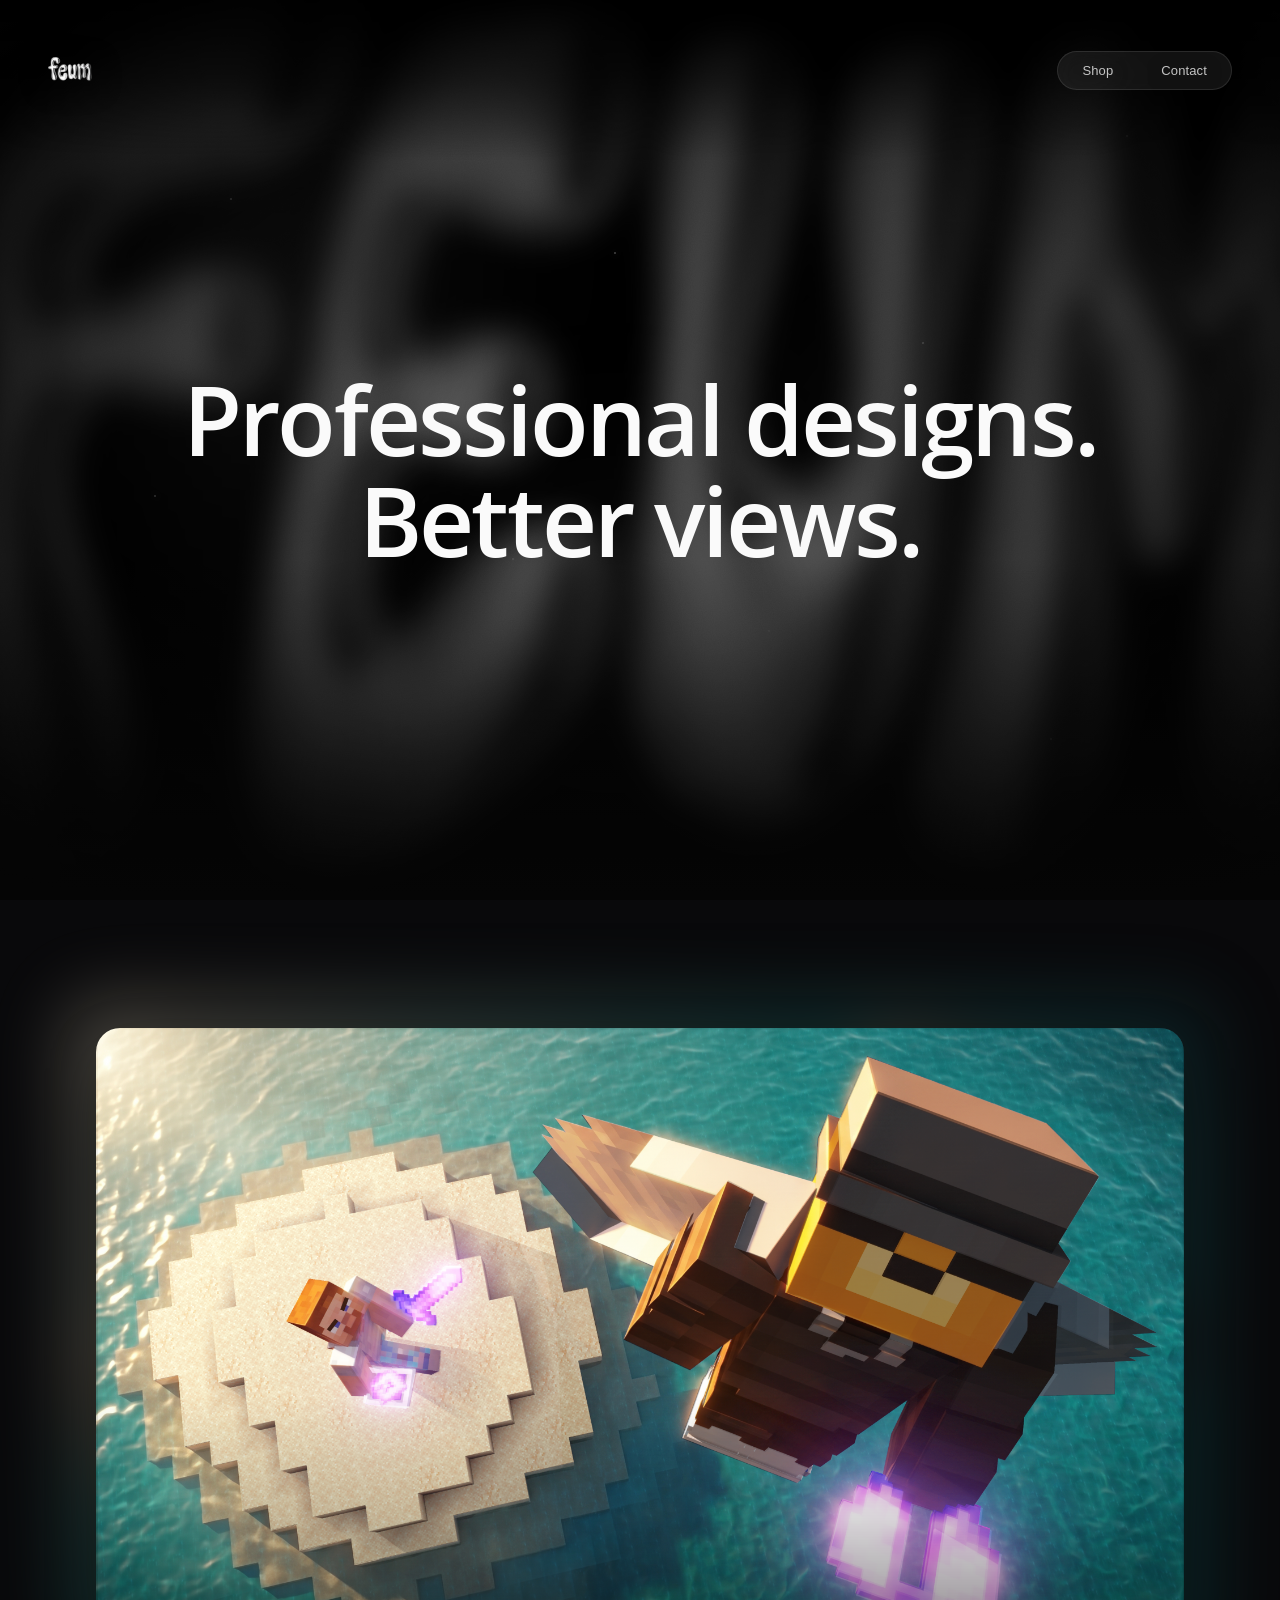
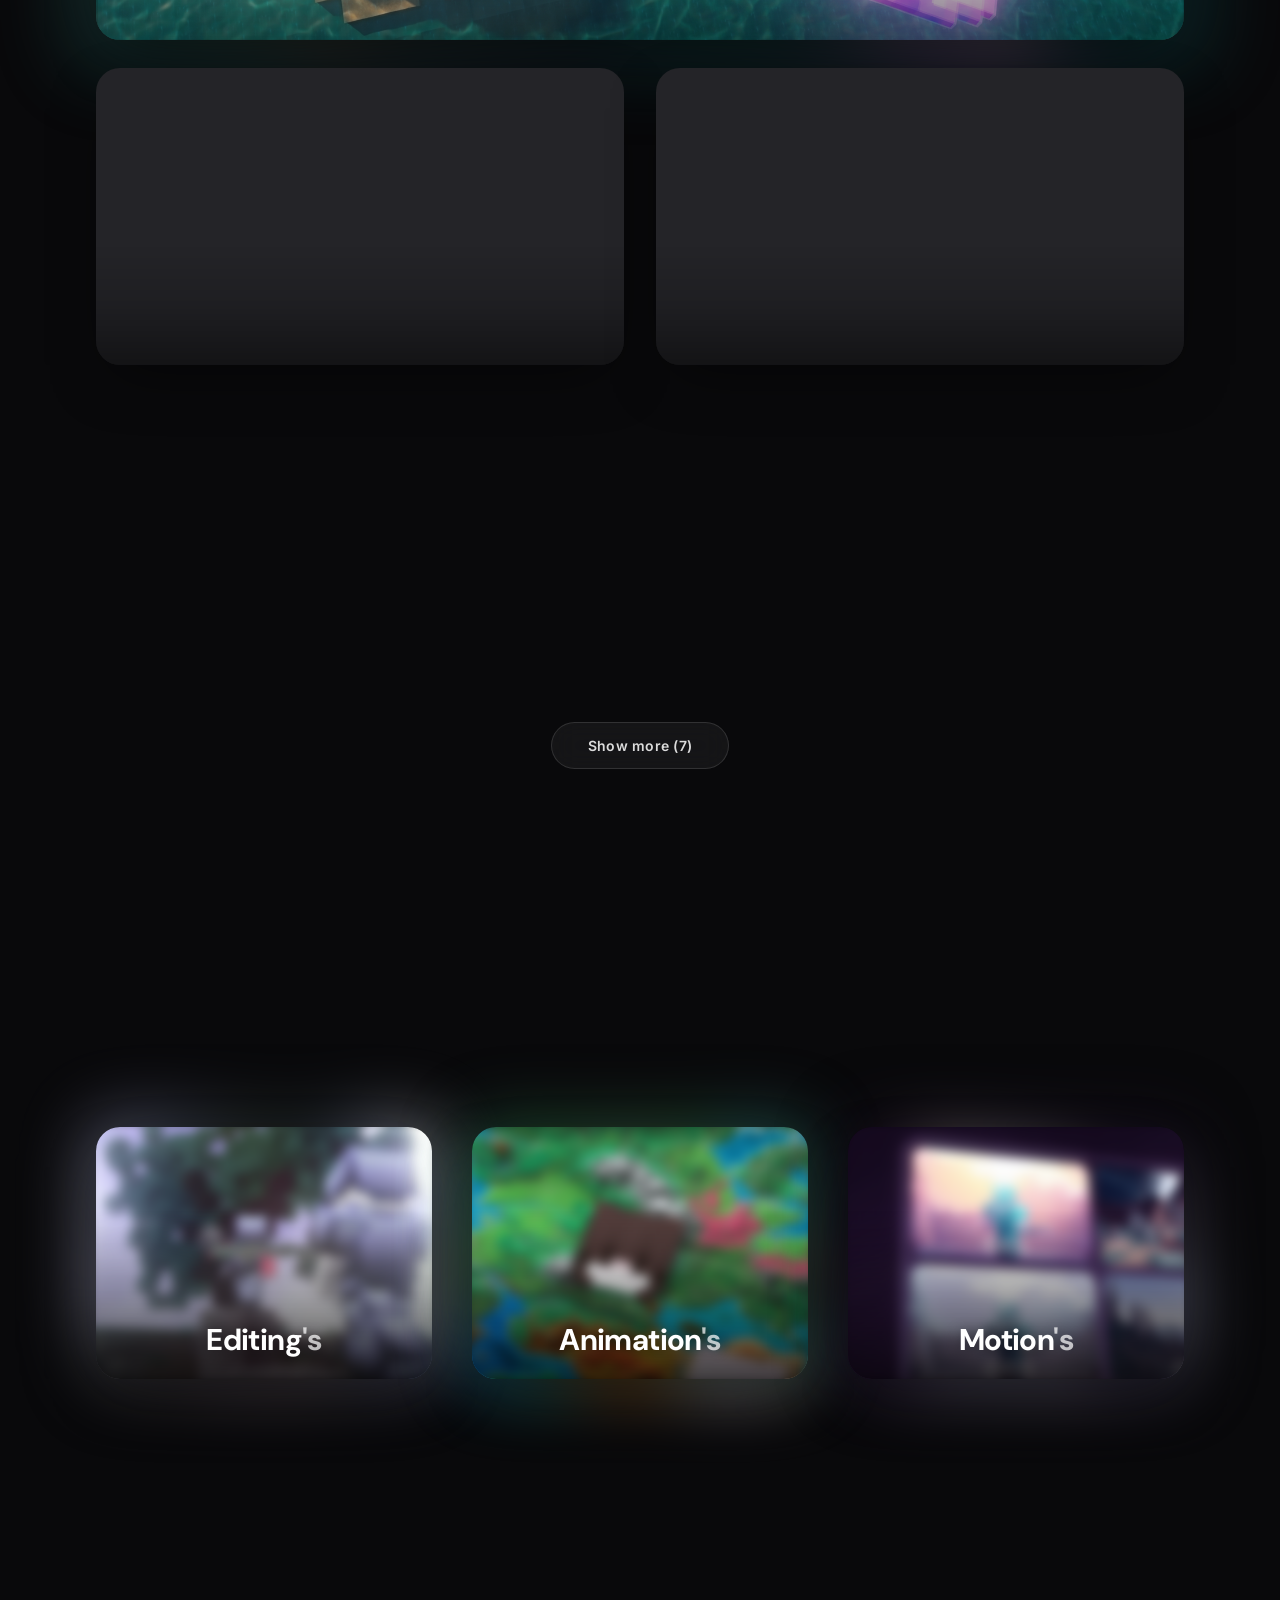
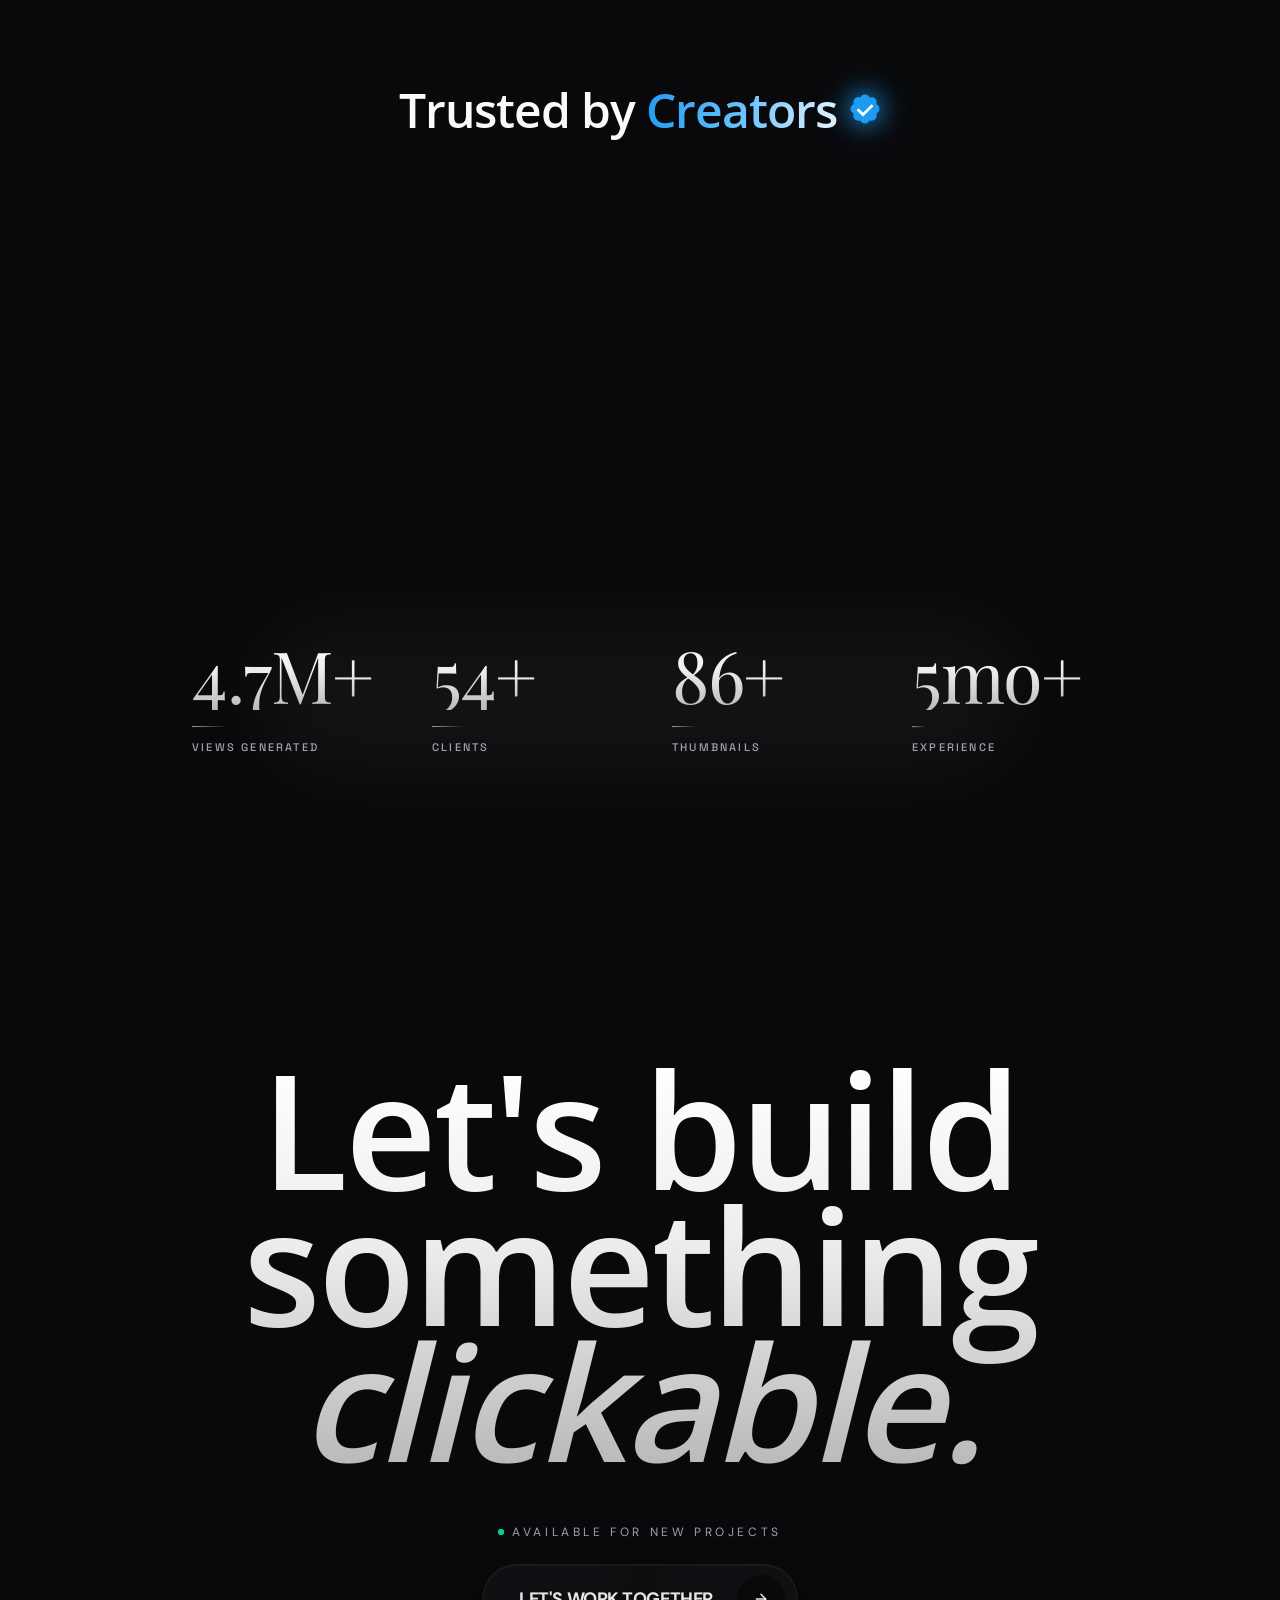
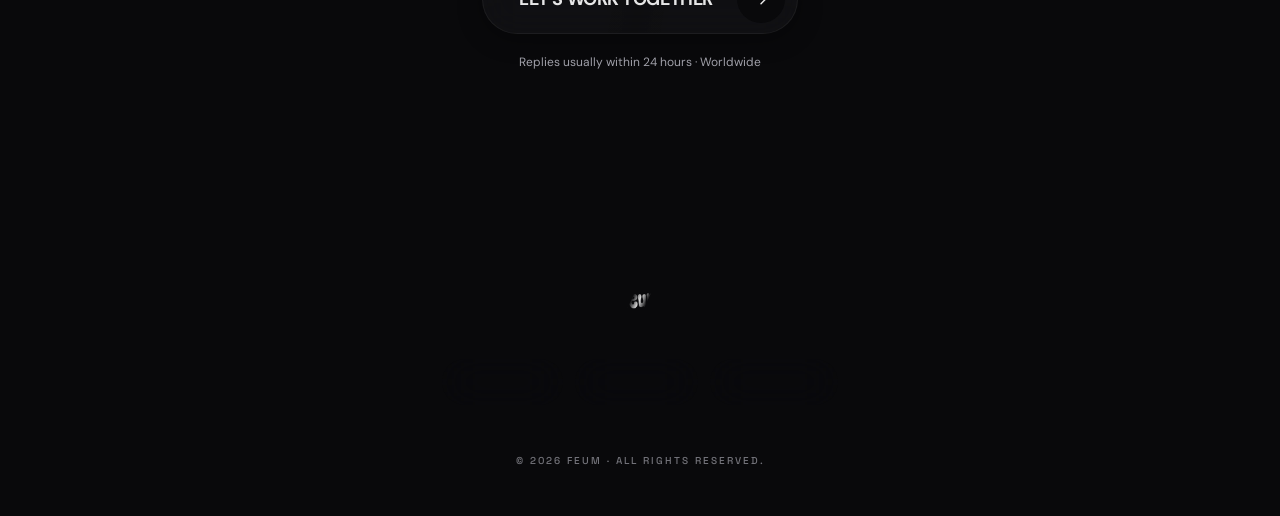
==== index.html @ 1bb65038 "Add files via upload" ====
<!DOCTYPE html>
<html lang="en">
  <head>
    <meta charset="UTF-8" />
    <meta name="viewport" content="width=device-width, initial-scale=1.0, maximum-scale=1" />

    <title>eufm</title>
    <meta name="description" content="Professional Minecraft thumbnail designer. Scroll-stoppers, made to click. Trusted by creators worldwide." />
    <meta name="keywords" content="minecraft thumbnail designer, feum, minecraft thumbnail, youtube thumbnail designer, gaming thumbnail, paid portfolio, thumbnail artist" />
    <meta name="author" content="feum" />
    <meta name="robots" content="index, follow" />
    <meta name="theme-color" content="#000000" />

    <meta property="og:type"        content="website" />
    <meta property="og:title"       content="paid" />
    <meta property="og:description" content="Professional Minecraft thumbnail designer, trusted by creators worldwide." />
    <meta property="og:url"         content="https://feumm.github.io/feum/" />
    <meta property="og:image"       content="https://feumm.github.io/feum/opengraph.jpg" />
    <meta property="og:image:width"  content="1280" />
    <meta property="og:image:height" content="720" />
    <meta property="og:image:alt"   content="paid" />
    <meta property="og:site_name"   content="paid" />

    <meta name="twitter:card"        content="summary_large_image" />
    <meta name="twitter:title"       content="paid" />
    <meta name="twitter:description" content="Professional Minecraft thumbnail designer, trusted by creators worldwide." />
    <meta name="twitter:image"       content="https://feumm.github.io/feum/opengraph.jpg" />

    <link rel="manifest" href="./manifest.webmanifest" />
    <link rel="apple-touch-icon" href="./apple-touch-icon.png" />
    <meta name="apple-mobile-web-app-capable" content="yes" />
    <meta name="apple-mobile-web-app-status-bar-style" content="black-translucent" />
    <meta name="apple-mobile-web-app-title" content="feum" />
    <meta name="application-name" content="feum" />
    <meta name="mobile-web-app-capable" content="yes" />
    <meta name="generator" content="" />

    <link rel="icon" type="image/svg+xml" href="./favicon.svg" />

    <script type="application/ld+json">
    {
      "@context": "https://schema.org",
      "@type": "Person",
      "name": "feum",
      "url": "https://feumm.github.io/feum/",
      "image": "https://feumm.github.io/feum/opengraph.jpg",
      "jobTitle": "Minecraft Thumbnail Designer",
      "description": "Professional Minecraft thumbnail designer, trusted by creators worldwide.",
      "sameAs": [
        "https://youtube.com/@paidh",
        "https://www.instagram.com/",
        "https://www.behance.net/paidd"
      ]
    }
    </script>

    <link rel="stylesheet" href="./perf.css" />

    <link rel="preconnect" href="https://fonts.googleapis.com">
    <link rel="preconnect" href="https://fonts.gstatic.com" crossorigin>
    <link href="https://fonts.googleapis.com/css2?family=Inter:wght@400;500;600;700&family=Space+Grotesk:wght@400;500;600;700&family=Archivo:ital,wght@1,800&display=swap" rel="stylesheet">
    <link href="https://api.fontshare.com/v2/css?f[]=satoshi@500,600,700&f[]=clash-display@400,500,600,700&display=swap" rel="stylesheet">
    <link href="https://fonts.googleapis.com/css2?family=Poppins:ital,wght@0,100;0,200;0,300;0,400;0,500;0,600;0,700;0,800;0,900;1,100;1,200;1,300;1,400;1,500;1,600;1,700;1,800;1,900&display=swap" rel="stylesheet">

    <style>
      @font-face {
        font-family: 'OpenSans';
        src: url('./fonts/OpenSans-ExtraBold.ttf') format('truetype');
        font-weight: 800;
        font-style: normal;
        font-display: swap;
      }
      @font-face {
        font-family: 'OpenSans';
        src: url('./fonts/OpenSans-Semibold.ttf') format('truetype');
        font-weight: 600;
        font-style: normal;
        font-display: swap;
      }
      @font-face {
        font-family: 'OpenSans';
        src: url('./fonts/OpenSans-Regular.ttf') format('truetype');
        font-weight: 400;
        font-style: normal;
        font-display: swap;
      }

      html, body, #root {
        background-color: hsl(240, 10%, 4%) !important;
      }
      section {
        border: none !important;
        border-top: none !important;
        border-bottom: none !important;
        outline: none !important;
      }
      hr {
        display: none !important;
      }
      [class*="divider"],
      [class*="separator"],
      [class*="border-t"],
      [class*="border-b"],
      [class*="border-y"] {
        border-top-color: transparent !important;
        border-bottom-color: transparent !important;
      }
      .bg-muted\/20 {
        background-color: transparent !important;
      }

      .feum-hero-bg {
        filter: grayscale(100%) brightness(0.45) !important;
      }
      .feum-meta-grid {
        display: none !important;
      }
      /* Remove "The toolkit." section entirely */
      section:has(.toolkit-glow) {
        display: none !important;
      }

      /* "Beyond thumbnails." section: remove subtitle + card captions, center heading */
      div[class="mb-20 flex flex-col md:flex-row md:items-end justify-between gap-6"] {
        justify-content: center !important;
        align-items: center !important;
        text-align: center !important;
      }
      div[class="mb-20 flex flex-col md:flex-row md:items-end justify-between gap-6"] p {
        display: none !important;
      }
      p.max-w-\[28ch\] {
        display: none !important;
      }

      /* "Beyond thumbnails." grid: disable the hover zoom/lift on thumbnail cards */
      div[class*="gap-x-8"][class*="gap-y-14"][class*="sm:gap-y-20"] > div {
        transform: none !important;
      }
      div[class*="gap-x-8"][class*="gap-y-14"][class*="sm:gap-y-20"] > div:hover {
        transform: none !important;
      }

      /* Selected work grid on mobile: 2 columns instead of 1, with the
         featured items spanning both columns like on desktop */
      @media (max-width: 767px) {
        div[class*="gap-x-8"][class*="gap-y-14"][class*="sm:gap-y-20"] {
          grid-template-columns: repeat(2, minmax(0, 1fr)) !important;
          gap: 0.85rem !important;
        }
        div[class*="gap-x-8"][class*="gap-y-14"][class*="sm:gap-y-20"] > [class~="md:col-span-2"] {
          grid-column: span 2 / span 2 !important;
        }
      }

      /* Creator/client marquee cards: left-align name + subscriber count */
      div[class="flex flex-col leading-tight pr-3"],
      a.liquid-glass > span.flex.flex-col {
        align-items: flex-start !important;
        text-align: left !important;
      }
      section:first-of-type {
        position: relative !important;
        align-items: center !important;
        text-align: center !important;
      }
      section:first-of-type .max-w-6xl {
        margin-left: auto !important;
        margin-right: auto !important;
      }
      /* Smooth out the hero vignette so it blends continuously into the
         page background instead of leaving a visible ring/seam at the fold */
      section:first-of-type [class*="ellipse_at_center"] {
        background: radial-gradient(
          ellipse at center,
          rgba(0, 0, 0, 0.18) 0%,
          rgba(0, 0, 0, 0.32) 30%,
          rgba(0, 0, 0, 0.48) 50%,
          rgba(0, 0, 0, 0.66) 65%,
          rgba(0, 0, 0, 0.82) 78%,
          rgba(0, 0, 0, 0.93) 88%,
          hsl(240, 10%, 4%) 100%
        ) !important;
      }
      section:first-of-type [class*="h-40"][class*="bg-gradient-to-b"] {
        height: 340px !important;
        background: linear-gradient(
          to bottom,
          transparent 0%,
          hsl(240, 10%, 4%) 100%
        ) !important;
      }

      h1[class*="font-serif"] {
        font-family: 'Clash Display', 'OpenSans', sans-serif !important;
        font-weight: 600 !important;
        font-style: normal !important;
        letter-spacing: -0.03em !important;
      }
      h1[class*="font-serif"] .italic {
        font-style: italic !important;
      }
      h2[class*="font-serif"] {
        font-family: 'OpenSans', sans-serif !important;
        font-weight: 600 !important;
        letter-spacing: -0.02em !important;
      }
      .feum-meta-value {
        font-family: 'Archivo', sans-serif !important;
        font-weight: 800 !important;
        font-style: italic !important;
        font-size: 1rem !important;
        letter-spacing: -0.02em !important;
      }
      p.text-\[10px\] {
        font-family: 'Space Grotesk', sans-serif !important;
        font-weight: 500 !important;
        letter-spacing: 0.2em !important;
      }

      /* Frosted glass marquee cards */
      a.liquid-glass {
        background: rgba(255, 255, 255, 0.03) !important;
        backdrop-filter: blur(20px) saturate(180%) !important;
        -webkit-backdrop-filter: blur(20px) saturate(180%) !important;
        border: 1px solid rgba(255, 255, 255, 0.05) !important;
        box-shadow:
          0 4px 24px rgba(0, 0, 0, 0.35),
          inset 0 1px 0 rgba(255, 255, 255, 0.04) !important;
        transition: background 0.25s ease, box-shadow 0.25s ease, border-color 0.25s ease !important;
        padding: 1.25rem 2.25rem !important;
        gap: 1.25rem !important;
      }
      a.liquid-glass img {
        width: 5rem !important;
        height: 5rem !important;
      }
      a.liquid-glass .font-semibold {
        font-size: 1rem !important;
      }
      a.liquid-glass .text-xs.text-muted-foreground {
        font-size: 0.8rem !important;
      }
      a.liquid-glass:hover {
        background: rgba(255, 255, 255, 0.06) !important;
        border-color: rgba(255, 255, 255, 0.09) !important;
        box-shadow:
          0 8px 32px rgba(0, 0, 0, 0.45),
          inset 0 1px 0 rgba(255, 255, 255, 0.07) !important;
      }
      /* Remove pulsing glow behind profile pictures */
      a.liquid-glass span[aria-hidden="true"] {
        display: none !important;
      }

      /* Remove Instagram, Pinterest and Discord from footer social links
         (scoped to the <li> pills only, so the nav "Contact" link — which
         also points to Discord — is not affected) */
      li:has(a[href*="instagram.com"]),
      li:has(a[href*="pinterest"]),
      li:has(a[href*="discord.com"]),
      li > a[href*="instagram.com"],
      li > a[href*="pinterest"],
      li > a[href*="discord.com"] {
        display: none !important;
      }

      /* Frosted glass — footer social link pills */
      footer ul li a,
      footer ul a {
        background: rgba(255, 255, 255, 0.03) !important;
        backdrop-filter: blur(20px) saturate(180%) !important;
        -webkit-backdrop-filter: blur(20px) saturate(180%) !important;
        border: 1px solid rgba(255, 255, 255, 0.05) !important;
        box-shadow:
          0 4px 24px rgba(0, 0, 0, 0.35),
          inset 0 1px 0 rgba(255, 255, 255, 0.04) !important;
        transition: background 0.25s ease, border-color 0.25s ease !important;
      }
      footer ul li a:hover,
      footer ul a:hover {
        background: rgba(255, 255, 255, 0.06) !important;
        border-color: rgba(255, 255, 255, 0.09) !important;
      }

      .feum-nav-link {
        font-family: 'Satoshi', sans-serif !important;
        font-weight: 800 !important;
        letter-spacing: 0.01em !important;
        text-transform: capitalize !important;
        display: inline-flex !important;
        align-items: center !important;
        padding: 12px 24px !important;
        border-radius: 0 !important;
        background: transparent !important;
        border: none !important;
        font-size: 13px !important;
        font-weight: 500 !important;
        color: rgba(255,255,255,0.75) !important;
        text-decoration: none !important;
        transition: background 0.2s, color 0.2s !important;
        position: relative !important;
      }
      .feum-nav-link:hover {
        background: rgba(255,255,255,0.13) !important;
        color: rgba(255,255,255,1) !important;
      }
      .flex:has(> a.feum-nav-link) {
        gap: 0 !important;
        background: rgba(255,255,255,0.07) !important;
        border: 1px solid rgba(255,255,255,0.1) !important;
        border-radius: 999px !important;
        backdrop-filter: blur(14px) !important;
        -webkit-backdrop-filter: blur(14px) !important;
        overflow: hidden !important;
      }

      *:has(> .toolkit-glow) {
        animation: feum-outer-glow 6s ease-in-out infinite !important;
      }
      @keyframes feum-outer-glow {
        0%, 100% { box-shadow: 0 0 40px 4px #31a8ff2e, 0 0 70px 10px #9f82ff33, 0 0 110px 20px #d291ff29, 0 0 160px 30px #4f7bff1a !important; }
        50%       { box-shadow: 0 0 40px 4px #31a8ff47, 0 0 70px 10px #9f82ff52, 0 0 110px 20px #d291ff42, 0 0 160px 30px #4f7bff2b !important; }
      }

      .group > div.mt-5.flex {
        display: none !important;
      }
      .grid.gap-y-14 {
        row-gap: 1.25rem !important;
      }
      @media (min-width: 640px) {
        .grid.gap-y-14 { row-gap: 1.5rem !important; }
      }
      @media (min-width: 768px) {
        .grid.gap-y-14 { row-gap: 1.75rem !important; }
      }

      @media (max-width: 767px) {
        ::-webkit-scrollbar { display: none !important; }
        body { -ms-overflow-style: none !important; scrollbar-width: none !important; }

        .grid.gap-y-14 {
          grid-template-columns: repeat(2, minmax(0, 1fr)) !important;
          gap: 0.5rem !important;
        }
        .grid.gap-y-14 h3 {
          font-size: 12px !important;
          white-space: nowrap !important;
          overflow: hidden !important;
          text-overflow: ellipsis !important;
        }

        .toolkit-glow ~ div ul {
          grid-template-columns: repeat(4, minmax(0, 1fr)) !important;
          gap: 0 !important;
        }
        .toolkit-glow ~ div ul li {
          padding: 0.875rem 0.25rem !important;
          justify-content: center !important;
          flex-direction: row !important;
          gap: 0 !important;
        }
        .toolkit-glow ~ div ul li span.truncate {
          display: none !important;
        }
        .toolkit-glow ~ div ul li {
          position: relative !important;
        }
        .toolkit-glow ~ div ul li[data-tool]:hover::after,
        .toolkit-glow ~ div ul li[data-tool]:active::after {
          content: attr(data-tool);
          position: absolute;
          bottom: calc(100% + 6px);
          left: 50%;
          transform: translateX(-50%);
          background: rgba(10, 10, 18, 0.96);
          border: 1px solid rgba(255, 255, 255, 0.18);
          color: #fff;
          font-size: 11px;
          font-weight: 600;
          font-family: 'Satoshi', 'Inter', sans-serif;
          padding: 5px 11px;
          border-radius: 7px;
          white-space: nowrap;
          z-index: 200;
          pointer-events: none;
          animation: feum-tooltip-in 0.15s ease forwards;
        }
        @keyframes feum-tooltip-in {
          from { opacity: 0; transform: translateX(-50%) translateY(3px); }
          to   { opacity: 1; transform: translateX(-50%) translateY(0);   }
        }

        h2.text-4xl.flex.items-center {
          font-size: 1.875rem !important;
          flex-wrap: nowrap !important;
          gap: 0.5rem !important;
        }
        h2.text-4xl.flex.items-center svg {
          width: 1.4rem !important;
          height: 1.4rem !important;
        }
        a.liquid-glass {
          padding: 0.7rem 1.25rem !important;
          gap: 0.8rem !important;
        }
        a.liquid-glass img {
          width: 3rem !important;
          height: 3rem !important;
        }
        a.liquid-glass .font-semibold {
          font-size: 0.85rem !important;
        }
        a.liquid-glass .text-xs.text-muted-foreground {
          font-size: 0.72rem !important;
        }

        section:not(:first-of-type) {
          padding-top: 2.75rem !important;
          padding-bottom: 2.75rem !important;
        }
        .mb-20 { margin-bottom: 1.5rem !important; }
        .mb-16 { margin-bottom: 1.25rem !important; }
        .mb-10 { margin-bottom: 0.875rem !important; }

        /* footer social links handled by feum-edits.js fixMobileFooterLinks() */

        .grid.grid-cols-3 {
          gap: 0.25rem !important;
        }
        .aspect-\[4\/3\] {
          aspect-ratio: 3/4 !important;
        }
        .grid.grid-cols-3 .p-5 {
          padding: 0.5rem !important;
        }
        .grid.grid-cols-3 .mb-5 {
          margin-bottom: 0.25rem !important;
        }
        .grid.grid-cols-3 h3 {
          font-size: 12px !important;
          white-space: nowrap !important;
          overflow: hidden !important;
          text-overflow: ellipsis !important;
        }
        .grid.grid-cols-3 .text-muted-foreground {
          font-size: 11px !important;
          line-height: 1.35 !important;
        }
        .grid.grid-cols-3 > * {
          min-width: 0 !important;
        }
        .grid.grid-cols-3 img {
          object-fit: cover !important;
        }

        .text-sm  { font-size: 13px !important; }
        .text-xs  { font-size: 11px !important; }
        .text-base { font-size: 14px !important; }
      }

    </style>

    <script defer src="./assets/index-CESmVvPT.js"></script>

    <script>
      (function(){
        try {
          document.addEventListener('contextmenu', function(e){ e.preventDefault(); }, { capture: true });
          document.addEventListener('dragstart', function(e){
            var t = e.target;
            if (t && (t.tagName === 'IMG' || t.tagName === 'VIDEO')) e.preventDefault();
          }, { capture: true });
          document.addEventListener('keydown', function(e){
            var k = (e.key || '').toLowerCase();
            var ctrl = e.ctrlKey || e.metaKey;
            if (e.key === 'F12') e.preventDefault();
            if (ctrl && e.shiftKey && (k === 'i' || k === 'j' || k === 'c')) e.preventDefault();
            if (ctrl && (k === 'u' || k === 's')) e.preventDefault();
          }, { capture: true });
        } catch(_){}
      })();
    </script>

    <script defer src="./perf.js"></script>
    <script defer src="./feum-edits.js"></script>

    <script>
      (function() {
        var newCreators = [
          {
            name: 'Icynutella',
            subs: '39.7K Subscribers',
            url: 'https://youtube.com/@icynutella',
            img: 'https://yt3.googleusercontent.com/pOdPN9SZ13Dy6pumjp5jl_vBA4-xHP7Vh55kqG1On8zvCg1Bb2PUAUmk81rIFXxR1Qus8N2I0A=s200-c-k-c0x00ffffff-no-rj',
            glow: 'rgba(56, 189, 248, 0.55)'
          },
          {
            name: 'Icynutella2',
            subs: '8.77K Subscribers',
            url: 'https://youtube.com/@icynutella2',
            img: 'https://yt3.googleusercontent.com/bzcNeMUIU7iD_Bb67Q5YYNlCnW9q8TvpKeLeBk14_i1_UaRly6Yqg-jA4RZ_th_klG0jmkZycUQ=s200-c-k-c0x00ffffff-no-rj',
            glow: 'rgba(34, 211, 238, 0.55)'
          },
          {
            name: 'H0nri',
            subs: '2.75K Subscribers',
            url: 'https://youtube.com/@h0nritv',
            img: './assets/h0nritv.jpg',
            glow: 'rgba(147, 112, 219, 0.55)'
          }
        ];

        function createCard(creator) {
          var a = document.createElement('a');
          a.href = creator.url;
          a.target = '_blank';
          a.rel = 'noopener noreferrer';
          a.className = 'liquid-glass group flex items-center gap-5 px-7 md:px-8 py-4 md:py-5 rounded-full shrink-0';
          a.innerHTML =
            '<span class="relative inline-flex items-center justify-center shrink-0">' +
              '<span aria-hidden="true" class="absolute inset-0 rounded-full blur-md" style="background-color:' + creator.glow + ';opacity:0.65;"></span>' +
              '<img src="' + creator.img + '" alt="' + creator.name + '" loading="lazy" class="relative w-14 h-14 md:w-16 md:h-16 rounded-full object-cover ring-1 ring-white/15 group-hover:ring-white/30 transition-shadow duration-300" />' +
            '</span>' +
            '<span class="flex flex-col">' +
              '<span class="font-semibold text-sm">' + creator.name + '</span>' +
              '<span class="text-xs text-muted-foreground">' + creator.subs + '</span>' +
            '</span>';
          return a;
        }

        function injectCreators() {
          var containers = document.querySelectorAll('.w-max');
          containers.forEach(function(container) {
            if (container.hasAttribute('data-ci')) return;
            var links = Array.from(container.querySelectorAll('a.liquid-glass'));
            if (links.length < 4) return;
            container.setAttribute('data-ci', '1');
            var groupSize = 4;
            var numGroups = Math.floor(links.length / groupSize);
            for (var r = numGroups - 1; r >= 0; r--) {
              var insertAfter = links[r * groupSize + groupSize - 1];
              newCreators.slice().reverse().forEach(function(creator) {
                insertAfter.insertAdjacentElement('afterend', createCard(creator));
              });
            }
          });
        }

        var attempts = 0;
        function poll() {
          var container = document.querySelector('.w-max');
          if (container && container.querySelectorAll('a').length >= 4) {
            injectCreators();
            return;
          }
          if (++attempts < 60) setTimeout(poll, 250);
        }
        if (document.readyState === 'complete') poll();
        else window.addEventListener('load', poll);

        function formatSubs(raw) {
          var m = raw.match(/([\d.]+)\s*([KMB]?)\s*subscriber/i);
          if (!m) return null;
          return m[1] + (m[2] ? m[2].toUpperCase() : '') + ' Subscribers';
        }
        function updateSubCount(name, count) {
          document.querySelectorAll('a.liquid-glass').forEach(function(card) {
            var nameEl = card.querySelector('span.font-semibold');
            var subEl  = card.querySelector('span.text-muted-foreground');
            if (nameEl && subEl && nameEl.textContent.trim() === name) subEl.textContent = count;
          });
        }
        function fetchSubs(handle, displayName) {
          var proxy = 'https://corsproxy.io/?url=' + encodeURIComponent('https://www.youtube.com/@' + handle);
          fetch(proxy)
            .then(function(r) { return r.text(); })
            .then(function(html) {
              var m = html.match(/"([\d.]+\s*[KMB]?\s*subscriber[^"]*?)"/i);
              if (m) { var c = formatSubs(m[1]); if (c) updateSubCount(displayName, c); }
            }).catch(function() {});
        }
        window.addEventListener('load', function() {
          setTimeout(function() {
            fetchSubs('icynutella',  'Icynutella');
            fetchSubs('icynutella2', 'Icynutella2');
            fetchSubs('h0nritv',     'H0nri');
          }, 1500);
        });
      })();
    </script>

    <script>
      (function() {
        function removeNavIcons() {
          document.querySelectorAll('a.feum-nav-link svg').forEach(function(svg) { svg.remove(); });
        }
        var attempts = 0;
        function poll() {
          if (document.querySelector('a.feum-nav-link')) removeNavIcons();
          else if (++attempts < 40) setTimeout(poll, 150);
        }
        if (document.readyState === 'complete') poll();
        else window.addEventListener('load', poll);
      })();
    </script>

    <script>
      if ('serviceWorker' in navigator) {
        window.addEventListener('load', function () {
          navigator.serviceWorker.register('./sw.js').catch(function(){});
        });
      }
    </script>
  </head>
  <body>
    <div id="root"></div>
  </body>
</html>
---- perf.css ----
/* feum perf.css — drop-in runtime overrides for weaker devices */

  /* Honor the OS-level "reduce motion" preference everywhere */
  @media (prefers-reduced-motion: reduce) {
    *, *::before, *::after {
      animation-duration: 0.02ms !important;
      animation-iteration-count: 2 !important;
      transition-duration: 0.02ms !important;
      scroll-behavior: auto !important;
    }
  }

  /* Promote heavy compositing layers off the main thread */
  img, video, .liquid-glass {
    transform: translateZ(0);
    backface-visibility: hidden;
  }

  /* On mobile / low-core devices, soften the most expensive blurs.
     These rules apply when perf.js adds the .feum-lite class to <html>. */
  .feum-lite .liquid-glass {
    backdrop-filter: blur(12px) saturate(140%) !important;
    -webkit-backdrop-filter: blur(12px) saturate(140%) !important;
  }

  .feum-lite .blur-3xl {
    filter: blur(36px) !important;
  }
  .feum-lite .blur-2xl {
    filter: blur(20px) !important;
  }

  /* Cap the ambient halo intensity on low-end devices */
  .feum-lite [class*="ambient"],
  .feum-lite [class*="halo"] {
    opacity: 0.5 !important;
  }
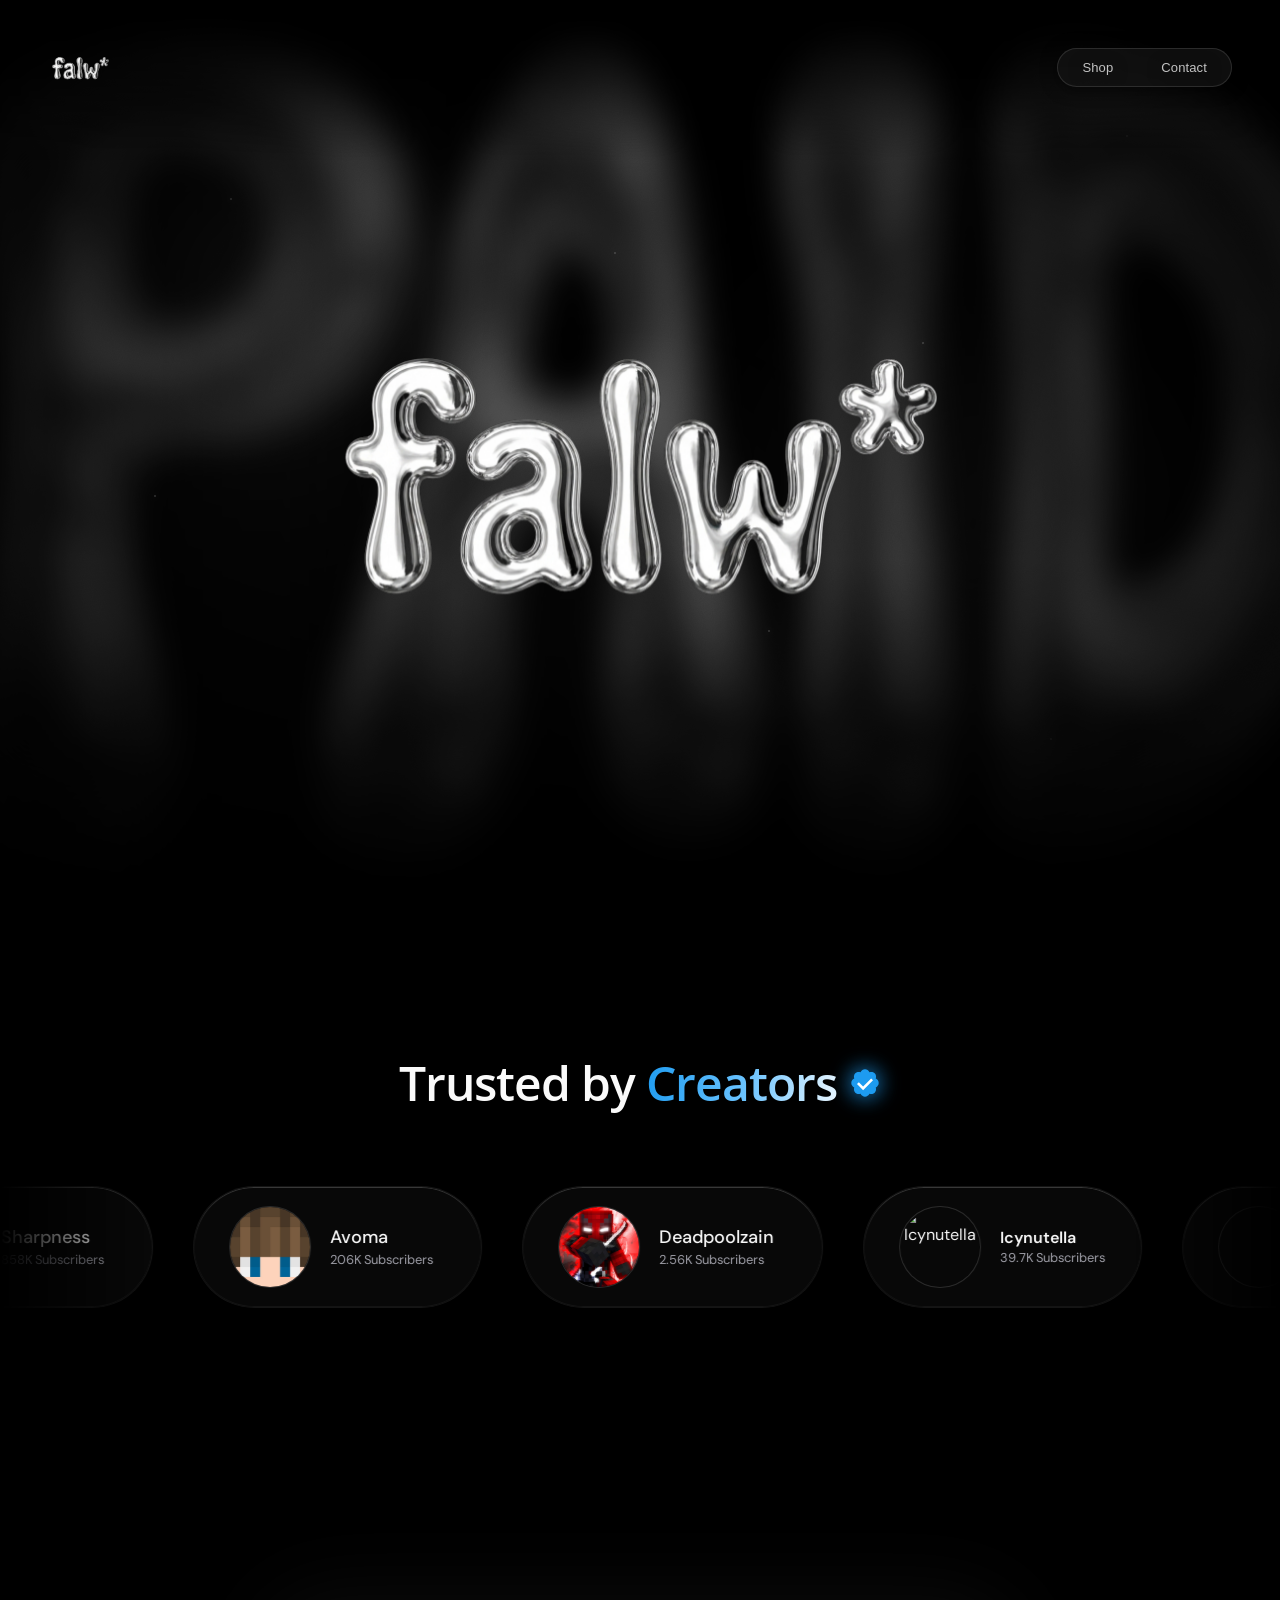
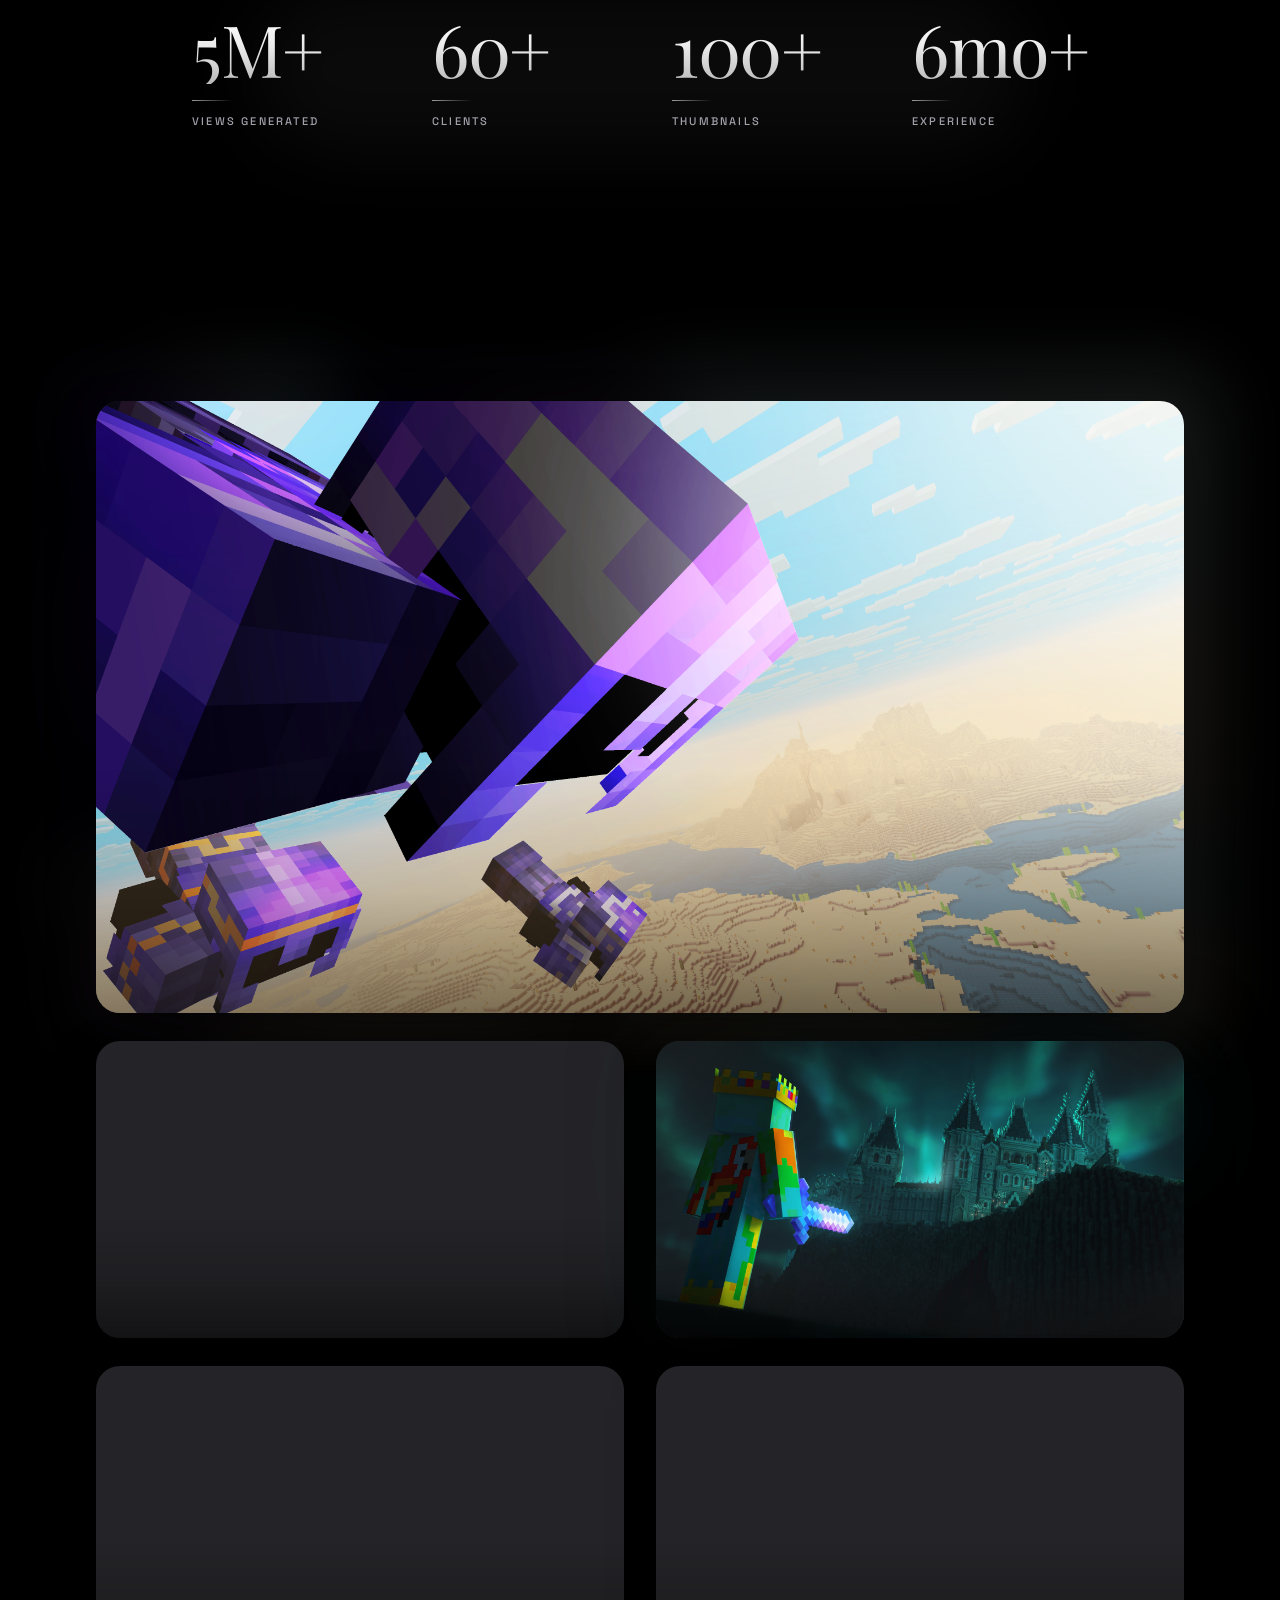
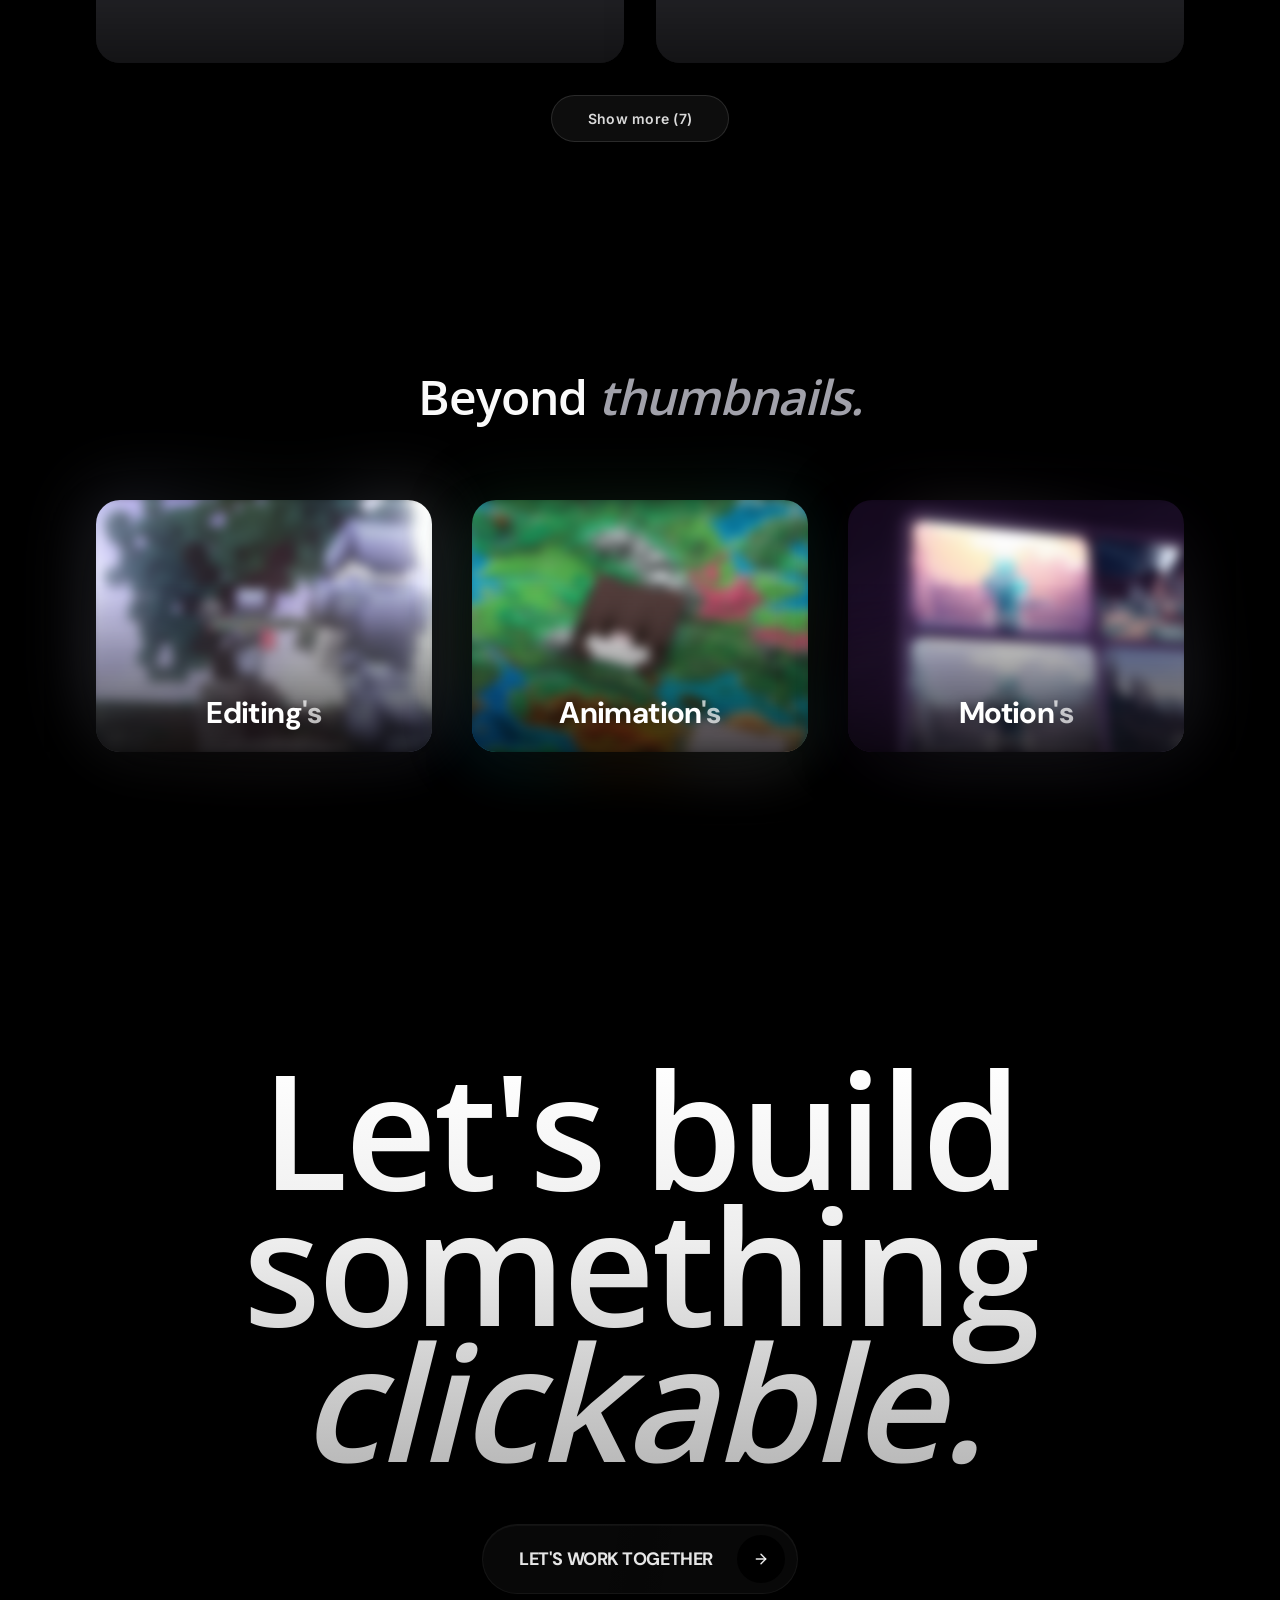
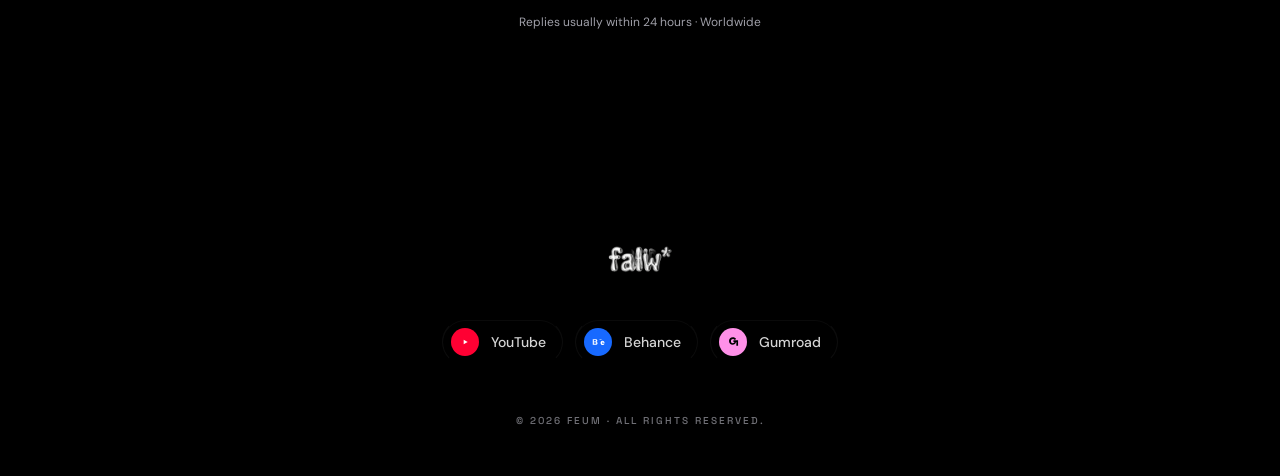
==== commit 9bfcd4fb: "Add files via upload" ====
--- a/index.html
+++ b/index.html
@@ -1,620 +1,730 @@
-<!DOCTYPE html>
-<html lang="en">
-  <head>
-    <meta charset="UTF-8" />
-    <meta name="viewport" content="width=device-width, initial-scale=1.0, maximum-scale=1" />
-
-    <title>eufm</title>
-    <meta name="description" content="Professional Minecraft thumbnail designer. Scroll-stoppers, made to click. Trusted by creators worldwide." />
-    <meta name="keywords" content="minecraft thumbnail designer, feum, minecraft thumbnail, youtube thumbnail designer, gaming thumbnail, paid portfolio, thumbnail artist" />
-    <meta name="author" content="feum" />
-    <meta name="robots" content="index, follow" />
-    <meta name="theme-color" content="#000000" />
-
-    <meta property="og:type"        content="website" />
-    <meta property="og:title"       content="paid" />
-    <meta property="og:description" content="Professional Minecraft thumbnail designer, trusted by creators worldwide." />
-    <meta property="og:url"         content="https://feumm.github.io/feum/" />
-    <meta property="og:image"       content="https://feumm.github.io/feum/opengraph.jpg" />
-    <meta property="og:image:width"  content="1280" />
-    <meta property="og:image:height" content="720" />
-    <meta property="og:image:alt"   content="paid" />
-    <meta property="og:site_name"   content="paid" />
-
-    <meta name="twitter:card"        content="summary_large_image" />
-    <meta name="twitter:title"       content="paid" />
-    <meta name="twitter:description" content="Professional Minecraft thumbnail designer, trusted by creators worldwide." />
-    <meta name="twitter:image"       content="https://feumm.github.io/feum/opengraph.jpg" />
-
-    <link rel="manifest" href="./manifest.webmanifest" />
-    <link rel="apple-touch-icon" href="./apple-touch-icon.png" />
-    <meta name="apple-mobile-web-app-capable" content="yes" />
-    <meta name="apple-mobile-web-app-status-bar-style" content="black-translucent" />
-    <meta name="apple-mobile-web-app-title" content="feum" />
-    <meta name="application-name" content="feum" />
-    <meta name="mobile-web-app-capable" content="yes" />
-    <meta name="generator" content="" />
-
-    <link rel="icon" type="image/svg+xml" href="./favicon.svg" />
-
-    <script type="application/ld+json">
-    {
-      "@context": "https://schema.org",
-      "@type": "Person",
-      "name": "feum",
-      "url": "https://feumm.github.io/feum/",
-      "image": "https://feumm.github.io/feum/opengraph.jpg",
-      "jobTitle": "Minecraft Thumbnail Designer",
-      "description": "Professional Minecraft thumbnail designer, trusted by creators worldwide.",
-      "sameAs": [
-        "https://youtube.com/@paidh",
-        "https://www.instagram.com/",
-        "https://www.behance.net/paidd"
-      ]
-    }
-    </script>
-
-    <link rel="stylesheet" href="./perf.css" />
-
-    <link rel="preconnect" href="https://fonts.googleapis.com">
-    <link rel="preconnect" href="https://fonts.gstatic.com" crossorigin>
-    <link href="https://fonts.googleapis.com/css2?family=Inter:wght@400;500;600;700&family=Space+Grotesk:wght@400;500;600;700&family=Archivo:ital,wght@1,800&display=swap" rel="stylesheet">
-    <link href="https://api.fontshare.com/v2/css?f[]=satoshi@500,600,700&f[]=clash-display@400,500,600,700&display=swap" rel="stylesheet">
-    <link href="https://fonts.googleapis.com/css2?family=Poppins:ital,wght@0,100;0,200;0,300;0,400;0,500;0,600;0,700;0,800;0,900;1,100;1,200;1,300;1,400;1,500;1,600;1,700;1,800;1,900&display=swap" rel="stylesheet">
-
-    <style>
-      @font-face {
-        font-family: 'OpenSans';
-        src: url('./fonts/OpenSans-ExtraBold.ttf') format('truetype');
-        font-weight: 800;
-        font-style: normal;
-        font-display: swap;
-      }
-      @font-face {
-        font-family: 'OpenSans';
-        src: url('./fonts/OpenSans-Semibold.ttf') format('truetype');
-        font-weight: 600;
-        font-style: normal;
-        font-display: swap;
-      }
-      @font-face {
-        font-family: 'OpenSans';
-        src: url('./fonts/OpenSans-Regular.ttf') format('truetype');
-        font-weight: 400;
-        font-style: normal;
-        font-display: swap;
-      }
-
-      html, body, #root {
-        background-color: hsl(240, 10%, 4%) !important;
-      }
-      section {
-        border: none !important;
-        border-top: none !important;
-        border-bottom: none !important;
-        outline: none !important;
-      }
-      hr {
-        display: none !important;
-      }
-      [class*="divider"],
-      [class*="separator"],
-      [class*="border-t"],
-      [class*="border-b"],
-      [class*="border-y"] {
-        border-top-color: transparent !important;
-        border-bottom-color: transparent !important;
-      }
-      .bg-muted\/20 {
-        background-color: transparent !important;
-      }
-
-      .feum-hero-bg {
-        filter: grayscale(100%) brightness(0.45) !important;
-      }
-      .feum-meta-grid {
-        display: none !important;
-      }
-      /* Remove "The toolkit." section entirely */
-      section:has(.toolkit-glow) {
-        display: none !important;
-      }
-
-      /* "Beyond thumbnails." section: remove subtitle + card captions, center heading */
-      div[class="mb-20 flex flex-col md:flex-row md:items-end justify-between gap-6"] {
-        justify-content: center !important;
-        align-items: center !important;
-        text-align: center !important;
-      }
-      div[class="mb-20 flex flex-col md:flex-row md:items-end justify-between gap-6"] p {
-        display: none !important;
-      }
-      p.max-w-\[28ch\] {
-        display: none !important;
-      }
-
-      /* "Beyond thumbnails." grid: disable the hover zoom/lift on thumbnail cards */
-      div[class*="gap-x-8"][class*="gap-y-14"][class*="sm:gap-y-20"] > div {
-        transform: none !important;
-      }
-      div[class*="gap-x-8"][class*="gap-y-14"][class*="sm:gap-y-20"] > div:hover {
-        transform: none !important;
-      }
-
-      /* Selected work grid on mobile: 2 columns instead of 1, with the
-         featured items spanning both columns like on desktop */
-      @media (max-width: 767px) {
-        div[class*="gap-x-8"][class*="gap-y-14"][class*="sm:gap-y-20"] {
-          grid-template-columns: repeat(2, minmax(0, 1fr)) !important;
-          gap: 0.85rem !important;
-        }
-        div[class*="gap-x-8"][class*="gap-y-14"][class*="sm:gap-y-20"] > [class~="md:col-span-2"] {
-          grid-column: span 2 / span 2 !important;
-        }
-      }
-
-      /* Creator/client marquee cards: left-align name + subscriber count */
-      div[class="flex flex-col leading-tight pr-3"],
-      a.liquid-glass > span.flex.flex-col {
-        align-items: flex-start !important;
-        text-align: left !important;
-      }
-      section:first-of-type {
-        position: relative !important;
-        align-items: center !important;
-        text-align: center !important;
-      }
-      section:first-of-type .max-w-6xl {
-        margin-left: auto !important;
-        margin-right: auto !important;
-      }
-      /* Smooth out the hero vignette so it blends continuously into the
-         page background instead of leaving a visible ring/seam at the fold */
-      section:first-of-type [class*="ellipse_at_center"] {
-        background: radial-gradient(
-          ellipse at center,
-          rgba(0, 0, 0, 0.18) 0%,
-          rgba(0, 0, 0, 0.32) 30%,
-          rgba(0, 0, 0, 0.48) 50%,
-          rgba(0, 0, 0, 0.66) 65%,
-          rgba(0, 0, 0, 0.82) 78%,
-          rgba(0, 0, 0, 0.93) 88%,
-          hsl(240, 10%, 4%) 100%
-        ) !important;
-      }
-      section:first-of-type [class*="h-40"][class*="bg-gradient-to-b"] {
-        height: 340px !important;
-        background: linear-gradient(
-          to bottom,
-          transparent 0%,
-          hsl(240, 10%, 4%) 100%
-        ) !important;
-      }
-
-      h1[class*="font-serif"] {
-        font-family: 'Clash Display', 'OpenSans', sans-serif !important;
-        font-weight: 600 !important;
-        font-style: normal !important;
-        letter-spacing: -0.03em !important;
-      }
-      h1[class*="font-serif"] .italic {
-        font-style: italic !important;
-      }
-      h2[class*="font-serif"] {
-        font-family: 'OpenSans', sans-serif !important;
-        font-weight: 600 !important;
-        letter-spacing: -0.02em !important;
-      }
-      .feum-meta-value {
-        font-family: 'Archivo', sans-serif !important;
-        font-weight: 800 !important;
-        font-style: italic !important;
-        font-size: 1rem !important;
-        letter-spacing: -0.02em !important;
-      }
-      p.text-\[10px\] {
-        font-family: 'Space Grotesk', sans-serif !important;
-        font-weight: 500 !important;
-        letter-spacing: 0.2em !important;
-      }
-
-      /* Frosted glass marquee cards */
-      a.liquid-glass {
-        background: rgba(255, 255, 255, 0.03) !important;
-        backdrop-filter: blur(20px) saturate(180%) !important;
-        -webkit-backdrop-filter: blur(20px) saturate(180%) !important;
-        border: 1px solid rgba(255, 255, 255, 0.05) !important;
-        box-shadow:
-          0 4px 24px rgba(0, 0, 0, 0.35),
-          inset 0 1px 0 rgba(255, 255, 255, 0.04) !important;
-        transition: background 0.25s ease, box-shadow 0.25s ease, border-color 0.25s ease !important;
-        padding: 1.25rem 2.25rem !important;
-        gap: 1.25rem !important;
-      }
-      a.liquid-glass img {
-        width: 5rem !important;
-        height: 5rem !important;
-      }
-      a.liquid-glass .font-semibold {
-        font-size: 1rem !important;
-      }
-      a.liquid-glass .text-xs.text-muted-foreground {
-        font-size: 0.8rem !important;
-      }
-      a.liquid-glass:hover {
-        background: rgba(255, 255, 255, 0.06) !important;
-        border-color: rgba(255, 255, 255, 0.09) !important;
-        box-shadow:
-          0 8px 32px rgba(0, 0, 0, 0.45),
-          inset 0 1px 0 rgba(255, 255, 255, 0.07) !important;
-      }
-      /* Remove pulsing glow behind profile pictures */
-      a.liquid-glass span[aria-hidden="true"] {
-        display: none !important;
-      }
-
-      /* Remove Instagram, Pinterest and Discord from footer social links
-         (scoped to the <li> pills only, so the nav "Contact" link — which
-         also points to Discord — is not affected) */
-      li:has(a[href*="instagram.com"]),
-      li:has(a[href*="pinterest"]),
-      li:has(a[href*="discord.com"]),
-      li > a[href*="instagram.com"],
-      li > a[href*="pinterest"],
-      li > a[href*="discord.com"] {
-        display: none !important;
-      }
-
-      /* Frosted glass — footer social link pills */
-      footer ul li a,
-      footer ul a {
-        background: rgba(255, 255, 255, 0.03) !important;
-        backdrop-filter: blur(20px) saturate(180%) !important;
-        -webkit-backdrop-filter: blur(20px) saturate(180%) !important;
-        border: 1px solid rgba(255, 255, 255, 0.05) !important;
-        box-shadow:
-          0 4px 24px rgba(0, 0, 0, 0.35),
-          inset 0 1px 0 rgba(255, 255, 255, 0.04) !important;
-        transition: background 0.25s ease, border-color 0.25s ease !important;
-      }
-      footer ul li a:hover,
-      footer ul a:hover {
-        background: rgba(255, 255, 255, 0.06) !important;
-        border-color: rgba(255, 255, 255, 0.09) !important;
-      }
-
-      .feum-nav-link {
-        font-family: 'Satoshi', sans-serif !important;
-        font-weight: 800 !important;
-        letter-spacing: 0.01em !important;
-        text-transform: capitalize !important;
-        display: inline-flex !important;
-        align-items: center !important;
-        padding: 12px 24px !important;
-        border-radius: 0 !important;
-        background: transparent !important;
-        border: none !important;
-        font-size: 13px !important;
-        font-weight: 500 !important;
-        color: rgba(255,255,255,0.75) !important;
-        text-decoration: none !important;
-        transition: background 0.2s, color 0.2s !important;
-        position: relative !important;
-      }
-      .feum-nav-link:hover {
-        background: rgba(255,255,255,0.13) !important;
-        color: rgba(255,255,255,1) !important;
-      }
-      .flex:has(> a.feum-nav-link) {
-        gap: 0 !important;
-        background: rgba(255,255,255,0.07) !important;
-        border: 1px solid rgba(255,255,255,0.1) !important;
-        border-radius: 999px !important;
-        backdrop-filter: blur(14px) !important;
-        -webkit-backdrop-filter: blur(14px) !important;
-        overflow: hidden !important;
-      }
-
-      *:has(> .toolkit-glow) {
-        animation: feum-outer-glow 6s ease-in-out infinite !important;
-      }
-      @keyframes feum-outer-glow {
-        0%, 100% { box-shadow: 0 0 40px 4px #31a8ff2e, 0 0 70px 10px #9f82ff33, 0 0 110px 20px #d291ff29, 0 0 160px 30px #4f7bff1a !important; }
-        50%       { box-shadow: 0 0 40px 4px #31a8ff47, 0 0 70px 10px #9f82ff52, 0 0 110px 20px #d291ff42, 0 0 160px 30px #4f7bff2b !important; }
-      }
-
-      .group > div.mt-5.flex {
-        display: none !important;
-      }
-      .grid.gap-y-14 {
-        row-gap: 1.25rem !important;
-      }
-      @media (min-width: 640px) {
-        .grid.gap-y-14 { row-gap: 1.5rem !important; }
-      }
-      @media (min-width: 768px) {
-        .grid.gap-y-14 { row-gap: 1.75rem !important; }
-      }
-
-      @media (max-width: 767px) {
-        ::-webkit-scrollbar { display: none !important; }
-        body { -ms-overflow-style: none !important; scrollbar-width: none !important; }
-
-        .grid.gap-y-14 {
-          grid-template-columns: repeat(2, minmax(0, 1fr)) !important;
-          gap: 0.5rem !important;
-        }
-        .grid.gap-y-14 h3 {
-          font-size: 12px !important;
-          white-space: nowrap !important;
-          overflow: hidden !important;
-          text-overflow: ellipsis !important;
-        }
-
-        .toolkit-glow ~ div ul {
-          grid-template-columns: repeat(4, minmax(0, 1fr)) !important;
-          gap: 0 !important;
-        }
-        .toolkit-glow ~ div ul li {
-          padding: 0.875rem 0.25rem !important;
-          justify-content: center !important;
-          flex-direction: row !important;
-          gap: 0 !important;
-        }
-        .toolkit-glow ~ div ul li span.truncate {
-          display: none !important;
-        }
-        .toolkit-glow ~ div ul li {
-          position: relative !important;
-        }
-        .toolkit-glow ~ div ul li[data-tool]:hover::after,
-        .toolkit-glow ~ div ul li[data-tool]:active::after {
-          content: attr(data-tool);
-          position: absolute;
-          bottom: calc(100% + 6px);
-          left: 50%;
-          transform: translateX(-50%);
-          background: rgba(10, 10, 18, 0.96);
-          border: 1px solid rgba(255, 255, 255, 0.18);
-          color: #fff;
-          font-size: 11px;
-          font-weight: 600;
-          font-family: 'Satoshi', 'Inter', sans-serif;
-          padding: 5px 11px;
-          border-radius: 7px;
-          white-space: nowrap;
-          z-index: 200;
-          pointer-events: none;
-          animation: feum-tooltip-in 0.15s ease forwards;
-        }
-        @keyframes feum-tooltip-in {
-          from { opacity: 0; transform: translateX(-50%) translateY(3px); }
-          to   { opacity: 1; transform: translateX(-50%) translateY(0);   }
-        }
-
-        h2.text-4xl.flex.items-center {
-          font-size: 1.875rem !important;
-          flex-wrap: nowrap !important;
-          gap: 0.5rem !important;
-        }
-        h2.text-4xl.flex.items-center svg {
-          width: 1.4rem !important;
-          height: 1.4rem !important;
-        }
-        a.liquid-glass {
-          padding: 0.7rem 1.25rem !important;
-          gap: 0.8rem !important;
-        }
-        a.liquid-glass img {
-          width: 3rem !important;
-          height: 3rem !important;
-        }
-        a.liquid-glass .font-semibold {
-          font-size: 0.85rem !important;
-        }
-        a.liquid-glass .text-xs.text-muted-foreground {
-          font-size: 0.72rem !important;
-        }
-
-        section:not(:first-of-type) {
-          padding-top: 2.75rem !important;
-          padding-bottom: 2.75rem !important;
-        }
-        .mb-20 { margin-bottom: 1.5rem !important; }
-        .mb-16 { margin-bottom: 1.25rem !important; }
-        .mb-10 { margin-bottom: 0.875rem !important; }
-
-        /* footer social links handled by feum-edits.js fixMobileFooterLinks() */
-
-        .grid.grid-cols-3 {
-          gap: 0.25rem !important;
-        }
-        .aspect-\[4\/3\] {
-          aspect-ratio: 3/4 !important;
-        }
-        .grid.grid-cols-3 .p-5 {
-          padding: 0.5rem !important;
-        }
-        .grid.grid-cols-3 .mb-5 {
-          margin-bottom: 0.25rem !important;
-        }
-        .grid.grid-cols-3 h3 {
-          font-size: 12px !important;
-          white-space: nowrap !important;
-          overflow: hidden !important;
-          text-overflow: ellipsis !important;
-        }
-        .grid.grid-cols-3 .text-muted-foreground {
-          font-size: 11px !important;
-          line-height: 1.35 !important;
-        }
-        .grid.grid-cols-3 > * {
-          min-width: 0 !important;
-        }
-        .grid.grid-cols-3 img {
-          object-fit: cover !important;
-        }
-
-        .text-sm  { font-size: 13px !important; }
-        .text-xs  { font-size: 11px !important; }
-        .text-base { font-size: 14px !important; }
-      }
-
-    </style>
-
-    <script defer src="./assets/index-CESmVvPT.js"></script>
-
-    <script>
-      (function(){
-        try {
-          document.addEventListener('contextmenu', function(e){ e.preventDefault(); }, { capture: true });
-          document.addEventListener('dragstart', function(e){
-            var t = e.target;
-            if (t && (t.tagName === 'IMG' || t.tagName === 'VIDEO')) e.preventDefault();
-          }, { capture: true });
-          document.addEventListener('keydown', function(e){
-            var k = (e.key || '').toLowerCase();
-            var ctrl = e.ctrlKey || e.metaKey;
-            if (e.key === 'F12') e.preventDefault();
-            if (ctrl && e.shiftKey && (k === 'i' || k === 'j' || k === 'c')) e.preventDefault();
-            if (ctrl && (k === 'u' || k === 's')) e.preventDefault();
-          }, { capture: true });
-        } catch(_){}
-      })();
-    </script>
-
-    <script defer src="./perf.js"></script>
-    <script defer src="./feum-edits.js"></script>
-
-    <script>
-      (function() {
-        var newCreators = [
-          {
-            name: 'Icynutella',
-            subs: '39.7K Subscribers',
-            url: 'https://youtube.com/@icynutella',
-            img: 'https://yt3.googleusercontent.com/pOdPN9SZ13Dy6pumjp5jl_vBA4-xHP7Vh55kqG1On8zvCg1Bb2PUAUmk81rIFXxR1Qus8N2I0A=s200-c-k-c0x00ffffff-no-rj',
-            glow: 'rgba(56, 189, 248, 0.55)'
-          },
-          {
-            name: 'Icynutella2',
-            subs: '8.77K Subscribers',
-            url: 'https://youtube.com/@icynutella2',
-            img: 'https://yt3.googleusercontent.com/bzcNeMUIU7iD_Bb67Q5YYNlCnW9q8TvpKeLeBk14_i1_UaRly6Yqg-jA4RZ_th_klG0jmkZycUQ=s200-c-k-c0x00ffffff-no-rj',
-            glow: 'rgba(34, 211, 238, 0.55)'
-          },
-          {
-            name: 'H0nri',
-            subs: '2.75K Subscribers',
-            url: 'https://youtube.com/@h0nritv',
-            img: './assets/h0nritv.jpg',
-            glow: 'rgba(147, 112, 219, 0.55)'
-          }
-        ];
-
-        function createCard(creator) {
-          var a = document.createElement('a');
-          a.href = creator.url;
-          a.target = '_blank';
-          a.rel = 'noopener noreferrer';
-          a.className = 'liquid-glass group flex items-center gap-5 px-7 md:px-8 py-4 md:py-5 rounded-full shrink-0';
-          a.innerHTML =
-            '<span class="relative inline-flex items-center justify-center shrink-0">' +
-              '<span aria-hidden="true" class="absolute inset-0 rounded-full blur-md" style="background-color:' + creator.glow + ';opacity:0.65;"></span>' +
-              '<img src="' + creator.img + '" alt="' + creator.name + '" loading="lazy" class="relative w-14 h-14 md:w-16 md:h-16 rounded-full object-cover ring-1 ring-white/15 group-hover:ring-white/30 transition-shadow duration-300" />' +
-            '</span>' +
-            '<span class="flex flex-col">' +
-              '<span class="font-semibold text-sm">' + creator.name + '</span>' +
-              '<span class="text-xs text-muted-foreground">' + creator.subs + '</span>' +
-            '</span>';
-          return a;
-        }
-
-        function injectCreators() {
-          var containers = document.querySelectorAll('.w-max');
-          containers.forEach(function(container) {
-            if (container.hasAttribute('data-ci')) return;
-            var links = Array.from(container.querySelectorAll('a.liquid-glass'));
-            if (links.length < 4) return;
-            container.setAttribute('data-ci', '1');
-            var groupSize = 4;
-            var numGroups = Math.floor(links.length / groupSize);
-            for (var r = numGroups - 1; r >= 0; r--) {
-              var insertAfter = links[r * groupSize + groupSize - 1];
-              newCreators.slice().reverse().forEach(function(creator) {
-                insertAfter.insertAdjacentElement('afterend', createCard(creator));
-              });
-            }
-          });
-        }
-
-        var attempts = 0;
-        function poll() {
-          var container = document.querySelector('.w-max');
-          if (container && container.querySelectorAll('a').length >= 4) {
-            injectCreators();
-            return;
-          }
-          if (++attempts < 60) setTimeout(poll, 250);
-        }
-        if (document.readyState === 'complete') poll();
-        else window.addEventListener('load', poll);
-
-        function formatSubs(raw) {
-          var m = raw.match(/([\d.]+)\s*([KMB]?)\s*subscriber/i);
-          if (!m) return null;
-          return m[1] + (m[2] ? m[2].toUpperCase() : '') + ' Subscribers';
-        }
-        function updateSubCount(name, count) {
-          document.querySelectorAll('a.liquid-glass').forEach(function(card) {
-            var nameEl = card.querySelector('span.font-semibold');
-            var subEl  = card.querySelector('span.text-muted-foreground');
-            if (nameEl && subEl && nameEl.textContent.trim() === name) subEl.textContent = count;
-          });
-        }
-        function fetchSubs(handle, displayName) {
-          var proxy = 'https://corsproxy.io/?url=' + encodeURIComponent('https://www.youtube.com/@' + handle);
-          fetch(proxy)
-            .then(function(r) { return r.text(); })
-            .then(function(html) {
-              var m = html.match(/"([\d.]+\s*[KMB]?\s*subscriber[^"]*?)"/i);
-              if (m) { var c = formatSubs(m[1]); if (c) updateSubCount(displayName, c); }
-            }).catch(function() {});
-        }
-        window.addEventListener('load', function() {
-          setTimeout(function() {
-            fetchSubs('icynutella',  'Icynutella');
-            fetchSubs('icynutella2', 'Icynutella2');
-            fetchSubs('h0nritv',     'H0nri');
-          }, 1500);
-        });
-      })();
-    </script>
-
-    <script>
-      (function() {
-        function removeNavIcons() {
-          document.querySelectorAll('a.feum-nav-link svg').forEach(function(svg) { svg.remove(); });
-        }
-        var attempts = 0;
-        function poll() {
-          if (document.querySelector('a.feum-nav-link')) removeNavIcons();
-          else if (++attempts < 40) setTimeout(poll, 150);
-        }
-        if (document.readyState === 'complete') poll();
-        else window.addEventListener('load', poll);
-      })();
-    </script>
-
-    <script>
-      if ('serviceWorker' in navigator) {
-        window.addEventListener('load', function () {
-          navigator.serviceWorker.register('./sw.js').catch(function(){});
-        });
-      }
-    </script>
-  </head>
-  <body>
-    <div id="root"></div>
-  </body>
-</html>
+<!DOCTYPE html>
+<html lang="en">
+  <head>
+    <meta charset="UTF-8" />
+    <meta name="viewport" content="width=device-width, initial-scale=1.0, maximum-scale=1" />
+
+    <title>falw</title>
+    <meta name="description" content="Professional Minecraft thumbnail designer. Scroll-stoppers, made to click. Trusted by creators worldwide." />
+    <meta name="keywords" content="minecraft thumbnail designer, feum, minecraft thumbnail, youtube thumbnail designer, gaming thumbnail, paid portfolio, thumbnail artist" />
+    <meta name="author" content="falw" />
+    <meta name="robots" content="index, follow" />
+    <meta name="theme-color" content="#000000" />
+
+    <meta property="og:type"        content="website" />
+    <meta property="og:title"       content="falw" />
+    <meta property="og:description" content="Professional Minecraft thumbnail designer, trusted by creators worldwide." />
+    <meta property="og:url"         content="https://feumm.github.io/feum/" />
+    <meta property="og:image"       content="https://feumm.github.io/feum/opengraph.jpg" />
+    <meta property="og:image:width"  content="1280" />
+    <meta property="og:image:height" content="720" />
+    <meta property="og:image:alt"   content="falw" />
+    <meta property="og:site_name"   content="falw" />
+
+    <meta name="twitter:card"        content="summary_large_image" />
+    <meta name="twitter:title"       content="falw" />
+    <meta name="twitter:description" content="Professional Minecraft thumbnail designer, trusted by creators worldwide." />
+    <meta name="twitter:image"       content="https://feumm.github.io/feum/opengraph.jpg" />
+
+    <link rel="manifest" href="./manifest.webmanifest" />
+    <link rel="apple-touch-icon" href="./apple-touch-icon.png" />
+    <meta name="apple-mobile-web-app-capable" content="yes" />
+    <meta name="apple-mobile-web-app-status-bar-style" content="black-translucent" />
+    <meta name="apple-mobile-web-app-title" content="feum" />
+    <meta name="application-name" content="feum" />
+    <meta name="mobile-web-app-capable" content="yes" />
+    <meta name="generator" content="" />
+
+    <link rel="icon" type="image/svg+xml" href="./favicon.svg" />
+
+    <script type="application/ld+json">
+    {
+      "@context": "https://schema.org",
+      "@type": "Person",
+      "name": "feum",
+      "url": "https://feumm.github.io/feum/",
+      "image": "https://feumm.github.io/feum/opengraph.jpg",
+      "jobTitle": "Minecraft Thumbnail Designer",
+      "description": "Professional Minecraft thumbnail designer, trusted by creators worldwide.",
+      "sameAs": [
+        "https://youtube.com/@falws",
+        "https://www.instagram.com/",
+        "https://www.behance.net/falw"
+      ]
+    }
+    </script>
+
+    <link rel="stylesheet" href="./perf.css" />
+
+    <link rel="preconnect" href="https://fonts.googleapis.com">
+    <link rel="preconnect" href="https://fonts.gstatic.com" crossorigin>
+    <link href="https://fonts.googleapis.com/css2?family=Inter:wght@400;500;600;700&family=Space+Grotesk:wght@400;500;600;700&family=Archivo:ital,wght@1,800&display=swap" rel="stylesheet">
+    <link href="https://api.fontshare.com/v2/css?f[]=satoshi@500,600,700&f[]=clash-display@400,500,600,700&display=swap" rel="stylesheet">
+    <link href="https://fonts.googleapis.com/css2?family=Poppins:ital,wght@0,100;0,200;0,300;0,400;0,500;0,600;0,700;0,800;0,900;1,100;1,200;1,300;1,400;1,500;1,600;1,700;1,800;1,900&display=swap" rel="stylesheet">
+
+    <style>
+      @font-face {
+        font-family: 'OpenSans';
+        src: url('./fonts/OpenSans-ExtraBold.ttf') format('truetype');
+        font-weight: 800;
+        font-style: normal;
+        font-display: swap;
+      }
+      @font-face {
+        font-family: 'OpenSans';
+        src: url('./fonts/OpenSans-Semibold.ttf') format('truetype');
+        font-weight: 600;
+        font-style: normal;
+        font-display: swap;
+      }
+      @font-face {
+        font-family: 'OpenSans';
+        src: url('./fonts/OpenSans-Regular.ttf') format('truetype');
+        font-weight: 400;
+        font-style: normal;
+        font-display: swap;
+      }
+
+      html, body, #root {
+        background-color: #000 !important;
+      }
+      /* Override bundle's --background (240 10% 4% = dark navy) to pure black */
+      :root, .dark {
+        --background: 0 0% 0% !important;
+      }
+      section {
+        border: none !important;
+        border-top: none !important;
+        border-bottom: none !important;
+        outline: none !important;
+      }
+      hr {
+        display: none !important;
+      }
+      [class*="divider"],
+      [class*="separator"],
+      [class*="border-t"],
+      [class*="border-b"],
+      [class*="border-y"] {
+        border-top-color: transparent !important;
+        border-bottom-color: transparent !important;
+      }
+      .bg-muted\/20 {
+        background-color: transparent !important;
+      }
+
+      .feum-hero-bg {
+        filter: grayscale(100%) brightness(0.45) !important;
+      }
+      .feum-meta-grid {
+        display: none !important;
+      }
+      /* Remove "The toolkit." section entirely */
+      section:has(.toolkit-glow) {
+        display: none !important;
+      }
+
+      /* "Beyond thumbnails." section: remove subtitle + card captions, center heading */
+      div[class="mb-20 flex flex-col md:flex-row md:items-end justify-between gap-6"] {
+        justify-content: center !important;
+        align-items: center !important;
+        text-align: center !important;
+      }
+      div[class="mb-20 flex flex-col md:flex-row md:items-end justify-between gap-6"] p {
+        display: none !important;
+      }
+      p.max-w-\[28ch\] {
+        display: none !important;
+      }
+
+      /* "Beyond thumbnails." grid: disable the hover zoom/lift on thumbnail cards */
+      div[class*="gap-x-8"][class*="gap-y-14"][class*="sm:gap-y-20"] > div {
+        transform: none !important;
+      }
+      div[class*="gap-x-8"][class*="gap-y-14"][class*="sm:gap-y-20"] > div:hover {
+        transform: none !important;
+      }
+
+      /* Selected work grid on mobile: 2 columns instead of 1, with the
+         featured items spanning both columns like on desktop */
+      @media (max-width: 767px) {
+        div[class*="gap-x-8"][class*="gap-y-14"][class*="sm:gap-y-20"] {
+          grid-template-columns: repeat(2, minmax(0, 1fr)) !important;
+          gap: 0.85rem !important;
+        }
+        div[class*="gap-x-8"][class*="gap-y-14"][class*="sm:gap-y-20"] > [class~="md:col-span-2"] {
+          grid-column: span 2 / span 2 !important;
+        }
+      }
+
+      /* Creator/client marquee cards: left-align name + subscriber count */
+      div[class="flex flex-col leading-tight pr-3"],
+      a.liquid-glass > span.flex.flex-col {
+        align-items: flex-start !important;
+        text-align: left !important;
+      }
+      section:first-of-type {
+        position: relative !important;
+        align-items: center !important;
+        text-align: center !important;
+      }
+      section:first-of-type .max-w-6xl {
+        margin-left: auto !important;
+        margin-right: auto !important;
+      }
+      /* Smooth out the hero vignette so it blends continuously into the
+         page background instead of leaving a visible ring/seam at the fold */
+      section:first-of-type [class*="ellipse_at_center"] {
+        background: radial-gradient(
+          ellipse at center,
+          rgba(0, 0, 0, 0.18) 0%,
+          rgba(0, 0, 0, 0.32) 30%,
+          rgba(0, 0, 0, 0.48) 50%,
+          rgba(0, 0, 0, 0.66) 65%,
+          rgba(0, 0, 0, 0.82) 78%,
+          rgba(0, 0, 0, 0.93) 88%,
+          #000 100%
+        ) !important;
+      }
+      section:first-of-type [class*="h-40"][class*="bg-gradient-to-b"] {
+        height: 340px !important;
+        background: linear-gradient(
+          to bottom,
+          transparent 0%,
+          #000 100%
+        ) !important;
+      }
+
+      h1[class*="font-serif"] {
+        font-family: 'Clash Display', 'OpenSans', sans-serif !important;
+        font-weight: 600 !important;
+        font-style: normal !important;
+        letter-spacing: -0.03em !important;
+      }
+      h1[class*="font-serif"] .italic {
+        font-style: italic !important;
+      }
+      h2[class*="font-serif"] {
+        font-family: 'OpenSans', sans-serif !important;
+        font-weight: 600 !important;
+        letter-spacing: -0.02em !important;
+      }
+      .feum-meta-value {
+        font-family: 'Archivo', sans-serif !important;
+        font-weight: 800 !important;
+        font-style: italic !important;
+        font-size: 1rem !important;
+        letter-spacing: -0.02em !important;
+      }
+      p.text-\[10px\] {
+        font-family: 'Space Grotesk', sans-serif !important;
+        font-weight: 500 !important;
+        letter-spacing: 0.2em !important;
+      }
+
+      /* Frosted glass marquee cards */
+      a.liquid-glass {
+        background: rgba(255, 255, 255, 0.03) !important;
+        backdrop-filter: blur(20px) saturate(180%) !important;
+        -webkit-backdrop-filter: blur(20px) saturate(180%) !important;
+        border: 1px solid rgba(255, 255, 255, 0.05) !important;
+        box-shadow:
+          0 4px 24px rgba(0, 0, 0, 0.35),
+          inset 0 1px 0 rgba(255, 255, 255, 0.04) !important;
+        transition: background 0.25s ease, box-shadow 0.25s ease, border-color 0.25s ease !important;
+        padding: 1.25rem 2.25rem !important;
+        gap: 1.25rem !important;
+      }
+      a.liquid-glass img {
+        width: 5rem !important;
+        height: 5rem !important;
+      }
+      a.liquid-glass .font-semibold {
+        font-size: 1rem !important;
+      }
+      a.liquid-glass .text-xs.text-muted-foreground {
+        font-size: 0.8rem !important;
+      }
+      a.liquid-glass:hover {
+        background: rgba(255, 255, 255, 0.06) !important;
+        border-color: rgba(255, 255, 255, 0.09) !important;
+        box-shadow:
+          0 8px 32px rgba(0, 0, 0, 0.45),
+          inset 0 1px 0 rgba(255, 255, 255, 0.07) !important;
+      }
+      /* Remove pulsing glow behind profile pictures */
+      a.liquid-glass span[aria-hidden="true"] {
+        display: none !important;
+      }
+
+      /* Remove Instagram, Pinterest and Discord from footer social links
+         (scoped to the <li> pills only, so the nav "Contact" link — which
+         also points to Discord — is not affected) */
+      li:has(a[href*="instagram.com"]),
+      li:has(a[href*="pinterest"]),
+      li:has(a[href*="discord.com"]),
+      li > a[href*="instagram.com"],
+      li > a[href*="pinterest"],
+      li > a[href*="discord.com"] {
+        display: none !important;
+      }
+
+      /* Frosted glass — footer social link pills */
+      footer ul li a,
+      footer ul a {
+        background: rgba(255, 255, 255, 0.03) !important;
+        backdrop-filter: blur(20px) saturate(180%) !important;
+        -webkit-backdrop-filter: blur(20px) saturate(180%) !important;
+        border: 1px solid rgba(255, 255, 255, 0.05) !important;
+        box-shadow:
+          0 4px 24px rgba(0, 0, 0, 0.35),
+          inset 0 1px 0 rgba(255, 255, 255, 0.04) !important;
+        transition: background 0.25s ease, border-color 0.25s ease !important;
+      }
+      footer ul li a:hover,
+      footer ul a:hover {
+        background: rgba(255, 255, 255, 0.06) !important;
+        border-color: rgba(255, 255, 255, 0.09) !important;
+      }
+
+      .feum-nav-link {
+        font-family: 'Satoshi', sans-serif !important;
+        font-weight: 800 !important;
+        letter-spacing: 0.01em !important;
+        text-transform: capitalize !important;
+        display: inline-flex !important;
+        align-items: center !important;
+        padding: 12px 24px !important;
+        border-radius: 0 !important;
+        background: transparent !important;
+        border: none !important;
+        font-size: 13px !important;
+        font-weight: 500 !important;
+        color: rgba(255,255,255,0.75) !important;
+        text-decoration: none !important;
+        transition: background 0.2s, color 0.2s !important;
+        position: relative !important;
+      }
+      .feum-nav-link:hover {
+        background: rgba(255,255,255,0.13) !important;
+        color: rgba(255,255,255,1) !important;
+      }
+      .flex:has(> a.feum-nav-link) {
+        gap: 0 !important;
+        background: rgba(20,20,20,0.72) !important;
+        border: 1px solid rgba(255,255,255,0.12) !important;
+        border-radius: 999px !important;
+        backdrop-filter: blur(24px) saturate(140%) !important;
+        -webkit-backdrop-filter: blur(24px) saturate(140%) !important;
+        overflow: hidden !important;
+        box-shadow: 0 2px 16px rgba(0,0,0,0.5) !important;
+      }
+
+      *:has(> .toolkit-glow) {
+        animation: feum-outer-glow 6s ease-in-out infinite !important;
+      }
+      @keyframes feum-outer-glow {
+        0%, 100% { box-shadow: 0 0 40px 4px #31a8ff2e, 0 0 70px 10px #9f82ff33, 0 0 110px 20px #d291ff29, 0 0 160px 30px #4f7bff1a !important; }
+        50%       { box-shadow: 0 0 40px 4px #31a8ff47, 0 0 70px 10px #9f82ff52, 0 0 110px 20px #d291ff42, 0 0 160px 30px #4f7bff2b !important; }
+      }
+
+      .group > div.mt-5.flex {
+        display: none !important;
+      }
+      .grid.gap-y-14 {
+        row-gap: 1.25rem !important;
+      }
+      @media (min-width: 640px) {
+        .grid.gap-y-14 { row-gap: 1.5rem !important; }
+      }
+      @media (min-width: 768px) {
+        .grid.gap-y-14 { row-gap: 1.75rem !important; }
+      }
+
+      @media (max-width: 767px) {
+        ::-webkit-scrollbar { display: none !important; }
+        body { -ms-overflow-style: none !important; scrollbar-width: none !important; }
+
+        .grid.gap-y-14 {
+          grid-template-columns: repeat(2, minmax(0, 1fr)) !important;
+          gap: 0.5rem !important;
+        }
+        .grid.gap-y-14 h3 {
+          font-size: 12px !important;
+          white-space: nowrap !important;
+          overflow: hidden !important;
+          text-overflow: ellipsis !important;
+        }
+
+        .toolkit-glow ~ div ul {
+          grid-template-columns: repeat(4, minmax(0, 1fr)) !important;
+          gap: 0 !important;
+        }
+        .toolkit-glow ~ div ul li {
+          padding: 0.875rem 0.25rem !important;
+          justify-content: center !important;
+          flex-direction: row !important;
+          gap: 0 !important;
+        }
+        .toolkit-glow ~ div ul li span.truncate {
+          display: none !important;
+        }
+        .toolkit-glow ~ div ul li {
+          position: relative !important;
+        }
+        .toolkit-glow ~ div ul li[data-tool]:hover::after,
+        .toolkit-glow ~ div ul li[data-tool]:active::after {
+          content: attr(data-tool);
+          position: absolute;
+          bottom: calc(100% + 6px);
+          left: 50%;
+          transform: translateX(-50%);
+          background: rgba(10, 10, 18, 0.96);
+          border: 1px solid rgba(255, 255, 255, 0.18);
+          color: #fff;
+          font-size: 11px;
+          font-weight: 600;
+          font-family: 'Satoshi', 'Inter', sans-serif;
+          padding: 5px 11px;
+          border-radius: 7px;
+          white-space: nowrap;
+          z-index: 200;
+          pointer-events: none;
+          animation: feum-tooltip-in 0.15s ease forwards;
+        }
+        @keyframes feum-tooltip-in {
+          from { opacity: 0; transform: translateX(-50%) translateY(3px); }
+          to   { opacity: 1; transform: translateX(-50%) translateY(0);   }
+        }
+
+        h2.text-4xl.flex.items-center {
+          font-size: 1.875rem !important;
+          flex-wrap: nowrap !important;
+          gap: 0.5rem !important;
+        }
+        h2.text-4xl.flex.items-center svg {
+          width: 1.4rem !important;
+          height: 1.4rem !important;
+        }
+        a.liquid-glass {
+          padding: 0.7rem 1.25rem !important;
+          gap: 0.8rem !important;
+        }
+        a.liquid-glass img {
+          width: 3rem !important;
+          height: 3rem !important;
+        }
+        a.liquid-glass .font-semibold {
+          font-size: 0.85rem !important;
+        }
+        a.liquid-glass .text-xs.text-muted-foreground {
+          font-size: 0.72rem !important;
+        }
+
+        section:not(:first-of-type) {
+          padding-top: 2.75rem !important;
+          padding-bottom: 2.75rem !important;
+        }
+        .mb-20 { margin-bottom: 1.5rem !important; }
+        .mb-16 { margin-bottom: 1.25rem !important; }
+        .mb-10 { margin-bottom: 0.875rem !important; }
+
+        /* footer social links handled by feum-edits.js fixMobileFooterLinks() */
+
+        .grid.grid-cols-3 {
+          gap: 0.25rem !important;
+        }
+        .aspect-\[4\/3\] {
+          aspect-ratio: 3/4 !important;
+        }
+        .grid.grid-cols-3 .p-5 {
+          padding: 0.5rem !important;
+        }
+        .grid.grid-cols-3 .mb-5 {
+          margin-bottom: 0.25rem !important;
+        }
+        .grid.grid-cols-3 h3 {
+          font-size: 12px !important;
+          white-space: nowrap !important;
+          overflow: hidden !important;
+          text-overflow: ellipsis !important;
+        }
+        .grid.grid-cols-3 .text-muted-foreground {
+          font-size: 11px !important;
+          line-height: 1.35 !important;
+        }
+        .grid.grid-cols-3 > * {
+          min-width: 0 !important;
+        }
+        .grid.grid-cols-3 img {
+          object-fit: cover !important;
+        }
+
+        .text-sm  { font-size: 13px !important; }
+        .text-xs  { font-size: 11px !important; }
+        .text-base { font-size: 14px !important; }
+      }
+
+      /* Reduce card ambient glows by 60%
+         Target the blurred image copies behind each card:
+         opacity-25 → 10  (25 × 0.4)
+         opacity-50 → 20  (50 × 0.4)
+      */
+      .blur-3xl.object-cover {
+        opacity: 0.1 !important;
+      }
+      /* Keep hover state proportionally reduced */
+      .group:hover .blur-3xl.object-cover {
+        opacity: 0.18 !important;
+      }
+      /* Catch the saturate-150 variant (opacity-50 base) */
+      .blur-3xl.saturate-150 {
+        opacity: 0.2 !important;
+      }
+      .group:hover .blur-3xl.saturate-150 {
+        opacity: 0.32 !important;
+      }
+
+      /* falw* nav logo */
+      .feum-nav-logo-wrap {
+        display: flex;
+        align-items: center;
+      }
+      .feum-nav-logo {
+        display: block;
+        height: 36px;
+        width: auto;
+        mix-blend-mode: screen;
+        pointer-events: none;
+        user-select: none;
+      }
+
+      /* falw* hero logo */
+      .feum-hero-logo-wrap {
+        display: flex;
+        justify-content: center;
+        align-items: center;
+        width: 100%;
+      }
+      .feum-hero-logo {
+        display: block;
+        max-width: min(680px, 85vw);
+        width: 100%;
+        height: auto;
+        mix-blend-mode: screen;
+        pointer-events: none;
+        user-select: none;
+      }
+
+    </style>
+
+    <script defer src="./assets/index-CESmVvPT.js"></script>
+
+    <script>
+      (function(){
+        try {
+          document.addEventListener('contextmenu', function(e){ e.preventDefault(); }, { capture: true });
+          document.addEventListener('dragstart', function(e){
+            var t = e.target;
+            if (t && (t.tagName === 'IMG' || t.tagName === 'VIDEO')) e.preventDefault();
+          }, { capture: true });
+          document.addEventListener('keydown', function(e){
+            var k = (e.key || '').toLowerCase();
+            var ctrl = e.ctrlKey || e.metaKey;
+            if (e.key === 'F12') e.preventDefault();
+            if (ctrl && e.shiftKey && (k === 'i' || k === 'j' || k === 'c')) e.preventDefault();
+            if (ctrl && (k === 'u' || k === 's')) e.preventDefault();
+          }, { capture: true });
+        } catch(_){}
+      })();
+    </script>
+
+    <script defer src="./perf.js"></script>
+    <script defer src="./feum-edits.js"></script>
+
+    <script>
+      (function() {
+        function injectNavLogo() {
+          // The nav logo is typically the first link or a heading/span in the nav/header
+          // Try common selectors for the brand/logo element
+          var logo =
+            document.querySelector('nav a:first-child') ||
+            document.querySelector('header a:first-child') ||
+            document.querySelector('a[href="/"]') ||
+            document.querySelector('a[href="./"]') ||
+            document.querySelector('[class*="logo"]') ||
+            document.querySelector('[class*="brand"]');
+          if (!logo) return false;
+          var wrap = document.createElement('div');
+          wrap.className = 'feum-nav-logo-wrap';
+          var img = document.createElement('img');
+          img.src = './assets/falw-logo-new.png';
+          img.alt = 'falw*';
+          img.className = 'feum-nav-logo';
+          wrap.appendChild(img);
+          logo.parentNode.replaceChild(wrap, logo);
+          return true;
+        }
+        var navTries = 0;
+        function pollNav() {
+          if (injectNavLogo()) return;
+          if (++navTries < 80) setTimeout(pollNav, 100);
+        }
+        if (document.readyState === 'complete') pollNav();
+        else window.addEventListener('load', pollNav);
+
+        function injectHeroLogo() {
+          var h1 = document.querySelector('h1');
+          if (!h1) return false;
+          var wrap = document.createElement('div');
+          wrap.className = 'feum-hero-logo-wrap';
+          var img = document.createElement('img');
+          img.src = './assets/falw-logo-new.png';
+          img.alt = 'falw*';
+          img.className = 'feum-hero-logo';
+          wrap.appendChild(img);
+          h1.parentNode.replaceChild(wrap, h1);
+          return true;
+        }
+        var tries = 0;
+        function poll() {
+          if (injectHeroLogo()) return;
+          if (++tries < 80) setTimeout(poll, 100);
+        }
+        if (document.readyState === 'complete') poll();
+        else window.addEventListener('load', poll);
+      })();
+    </script>
+
+    <script>
+      (function() {
+        var newCreators = [
+          {
+            name: 'Icynutella',
+            subs: '39.7K Subscribers',
+            url: 'https://youtube.com/@icynutella',
+            img: 'https://yt3.googleusercontent.com/pOdPN9SZ13Dy6pumjp5jl_vBA4-xHP7Vh55kqG1On8zvCg1Bb2PUAUmk81rIFXxR1Qus8N2I0A=s200-c-k-c0x00ffffff-no-rj',
+            glow: 'rgba(56, 189, 248, 0.55)'
+          },
+          {
+            name: 'Icynutella2',
+            subs: '8.77K Subscribers',
+            url: 'https://youtube.com/@icynutella2',
+            img: 'https://yt3.googleusercontent.com/bzcNeMUIU7iD_Bb67Q5YYNlCnW9q8TvpKeLeBk14_i1_UaRly6Yqg-jA4RZ_th_klG0jmkZycUQ=s200-c-k-c0x00ffffff-no-rj',
+            glow: 'rgba(34, 211, 238, 0.55)'
+          },
+          {
+            name: 'H0nri',
+            subs: '2.75K Subscribers',
+            url: 'https://youtube.com/@h0nritv',
+            img: './assets/h0nritv.jpg',
+            glow: 'rgba(147, 112, 219, 0.55)'
+          }
+        ];
+
+        function createCard(creator) {
+          var a = document.createElement('a');
+          a.href = creator.url;
+          a.target = '_blank';
+          a.rel = 'noopener noreferrer';
+          a.className = 'liquid-glass group flex items-center gap-5 px-7 md:px-8 py-4 md:py-5 rounded-full shrink-0';
+          a.innerHTML =
+            '<span class="relative inline-flex items-center justify-center shrink-0">' +
+              '<span aria-hidden="true" class="absolute inset-0 rounded-full blur-md" style="background-color:' + creator.glow + ';opacity:0.65;"></span>' +
+              '<img src="' + creator.img + '" alt="' + creator.name + '" loading="lazy" class="relative w-14 h-14 md:w-16 md:h-16 rounded-full object-cover ring-1 ring-white/15 group-hover:ring-white/30 transition-shadow duration-300" />' +
+            '</span>' +
+            '<span class="flex flex-col">' +
+              '<span class="font-semibold text-sm">' + creator.name + '</span>' +
+              '<span class="text-xs text-muted-foreground">' + creator.subs + '</span>' +
+            '</span>';
+          return a;
+        }
+
+        function injectCreators() {
+          var containers = document.querySelectorAll('.w-max');
+          containers.forEach(function(container) {
+            if (container.hasAttribute('data-ci')) return;
+            var links = Array.from(container.querySelectorAll('a.liquid-glass'));
+            if (links.length < 4) return;
+            container.setAttribute('data-ci', '1');
+            var groupSize = 4;
+            var numGroups = Math.floor(links.length / groupSize);
+            for (var r = numGroups - 1; r >= 0; r--) {
+              var insertAfter = links[r * groupSize + groupSize - 1];
+              newCreators.slice().reverse().forEach(function(creator) {
+                insertAfter.insertAdjacentElement('afterend', createCard(creator));
+              });
+            }
+          });
+        }
+
+        var attempts = 0;
+        function poll() {
+          var container = document.querySelector('.w-max');
+          if (container && container.querySelectorAll('a').length >= 4) {
+            injectCreators();
+            return;
+          }
+          if (++attempts < 60) setTimeout(poll, 250);
+        }
+        if (document.readyState === 'complete') poll();
+        else window.addEventListener('load', poll);
+
+        function formatSubs(raw) {
+          var m = raw.match(/([\d.]+)\s*([KMB]?)\s*subscriber/i);
+          if (!m) return null;
+          return m[1] + (m[2] ? m[2].toUpperCase() : '') + ' Subscribers';
+        }
+        function updateSubCount(name, count) {
+          document.querySelectorAll('a.liquid-glass').forEach(function(card) {
+            var nameEl = card.querySelector('span.font-semibold');
+            var subEl  = card.querySelector('span.text-muted-foreground');
+            if (nameEl && subEl && nameEl.textContent.trim() === name) subEl.textContent = count;
+          });
+        }
+        function fetchSubs(handle, displayName) {
+          var proxy = 'https://corsproxy.io/?url=' + encodeURIComponent('https://www.youtube.com/@' + handle);
+          fetch(proxy)
+            .then(function(r) { return r.text(); })
+            .then(function(html) {
+              var m = html.match(/"([\d.]+\s*[KMB]?\s*subscriber[^"]*?)"/i);
+              if (m) { var c = formatSubs(m[1]); if (c) updateSubCount(displayName, c); }
+            }).catch(function() {});
+        }
+        window.addEventListener('load', function() {
+          setTimeout(function() {
+            fetchSubs('icynutella',  'Icynutella');
+            fetchSubs('icynutella2', 'Icynutella2');
+            fetchSubs('h0nritv',     'H0nri');
+          }, 1500);
+        });
+      })();
+    </script>
+
+    <script>
+      (function() {
+        function removeNavIcons() {
+          document.querySelectorAll('a.feum-nav-link svg').forEach(function(svg) { svg.remove(); });
+        }
+        var attempts = 0;
+        function poll() {
+          if (document.querySelector('a.feum-nav-link')) removeNavIcons();
+          else if (++attempts < 40) setTimeout(poll, 150);
+        }
+        if (document.readyState === 'complete') poll();
+        else window.addEventListener('load', poll);
+      })();
+    </script>
+
+    <script>
+      if ('serviceWorker' in navigator) {
+        window.addEventListener('load', function () {
+          navigator.serviceWorker.register('./sw.js').catch(function(){});
+        });
+      }
+    </script>
+  </head>
+  <body>
+    <div id="root"></div>
+  </body>
+</html>
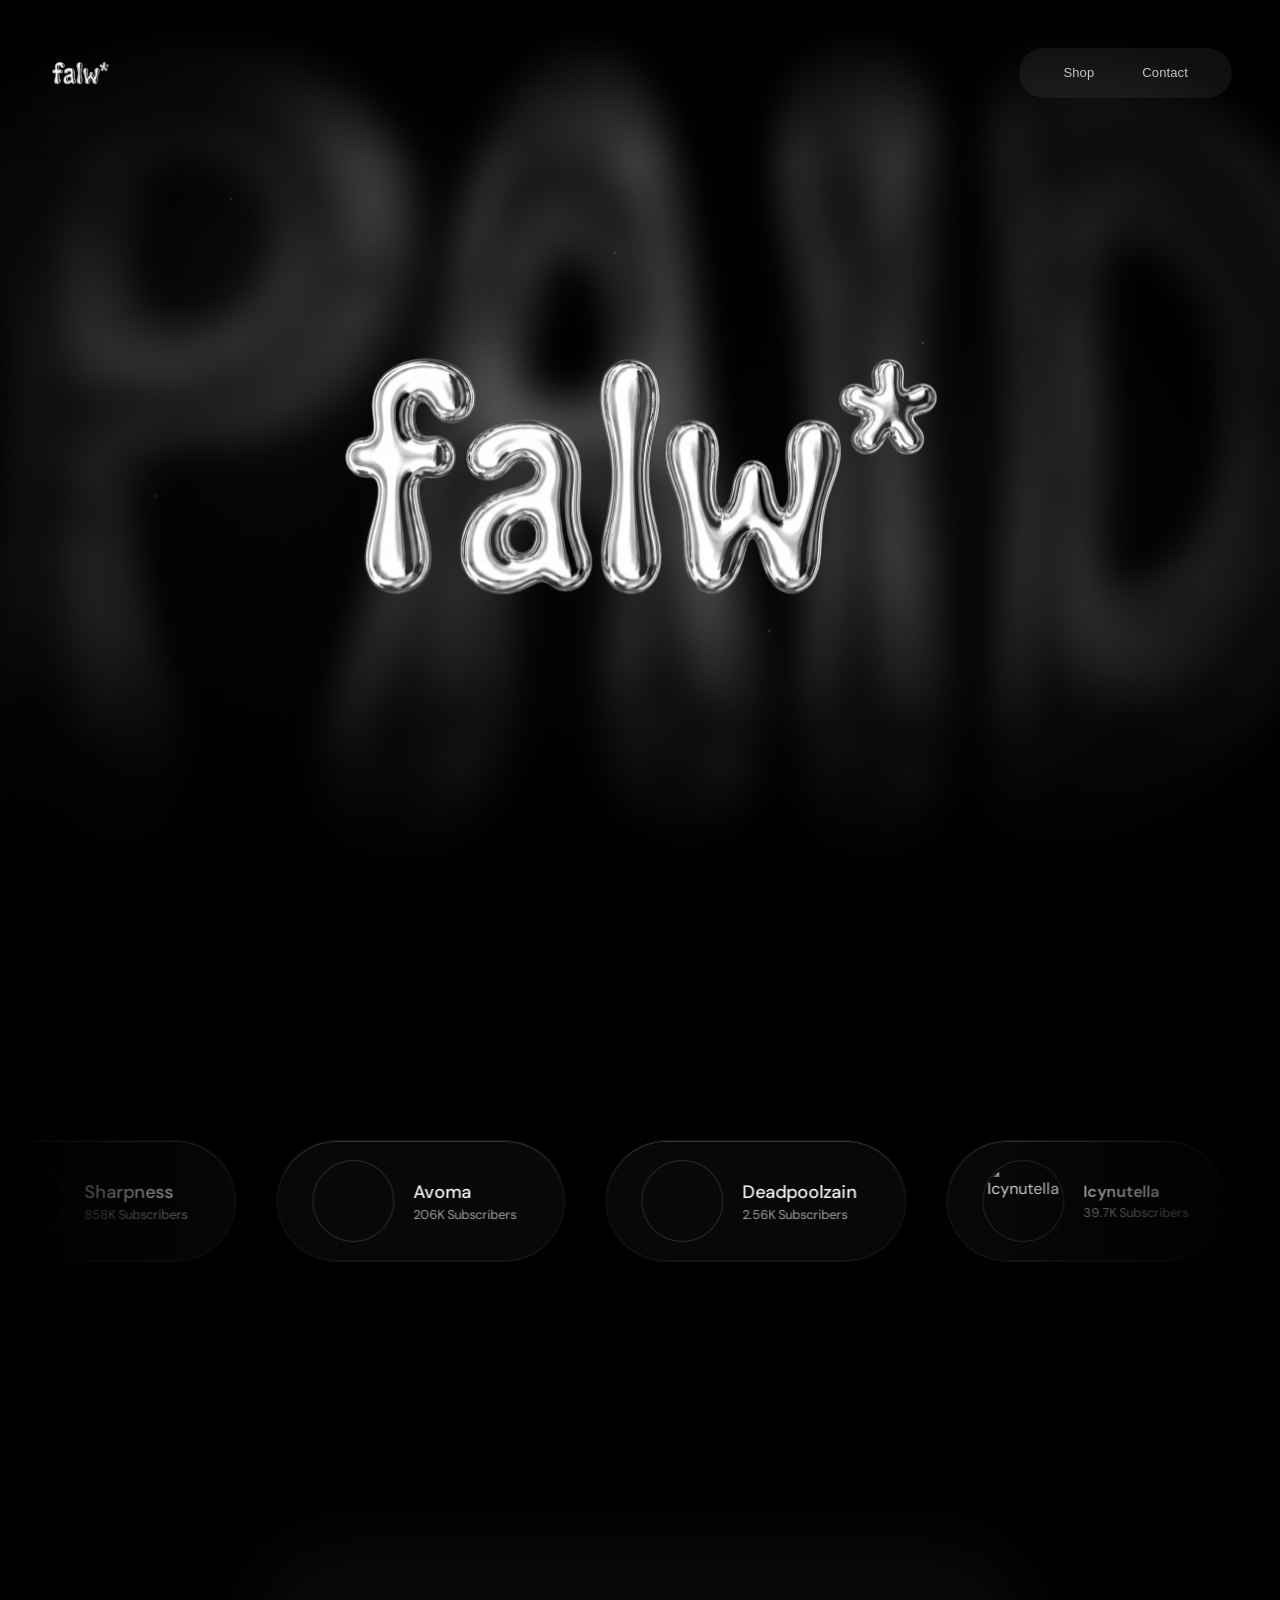
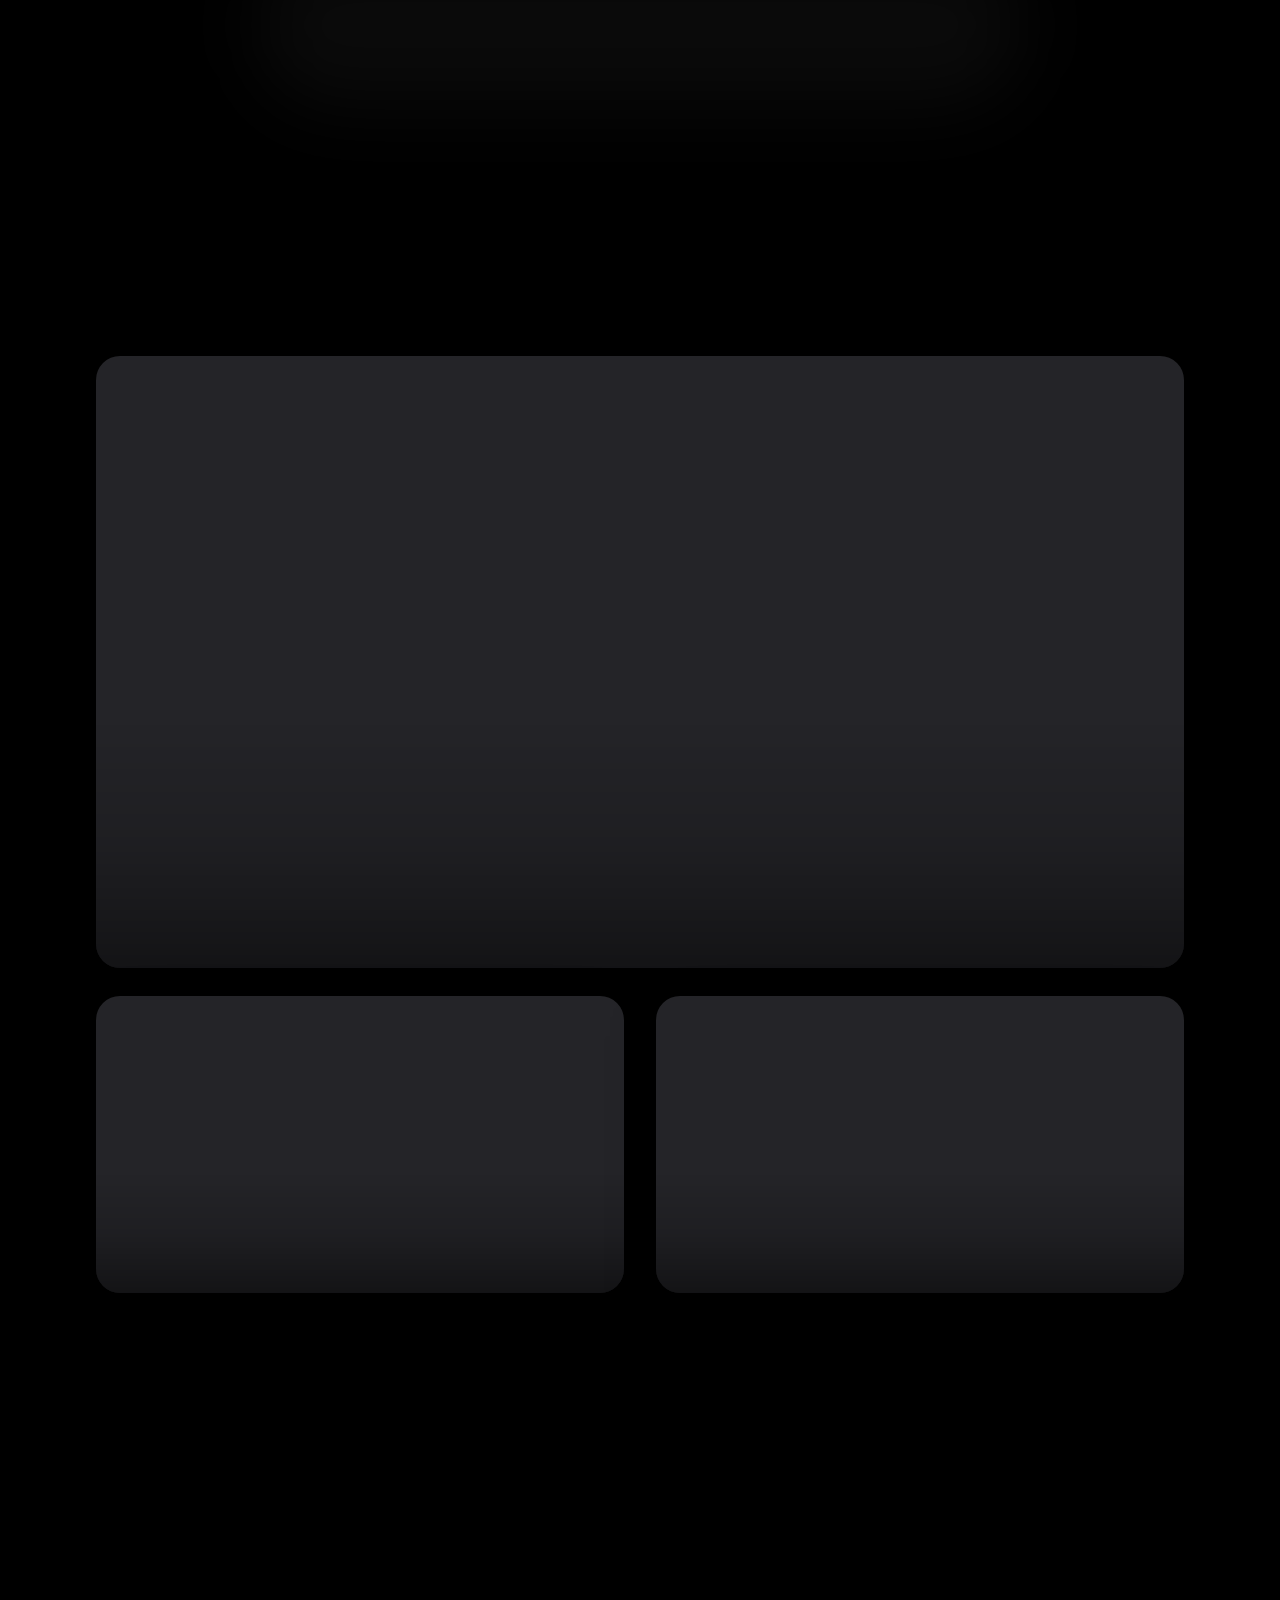
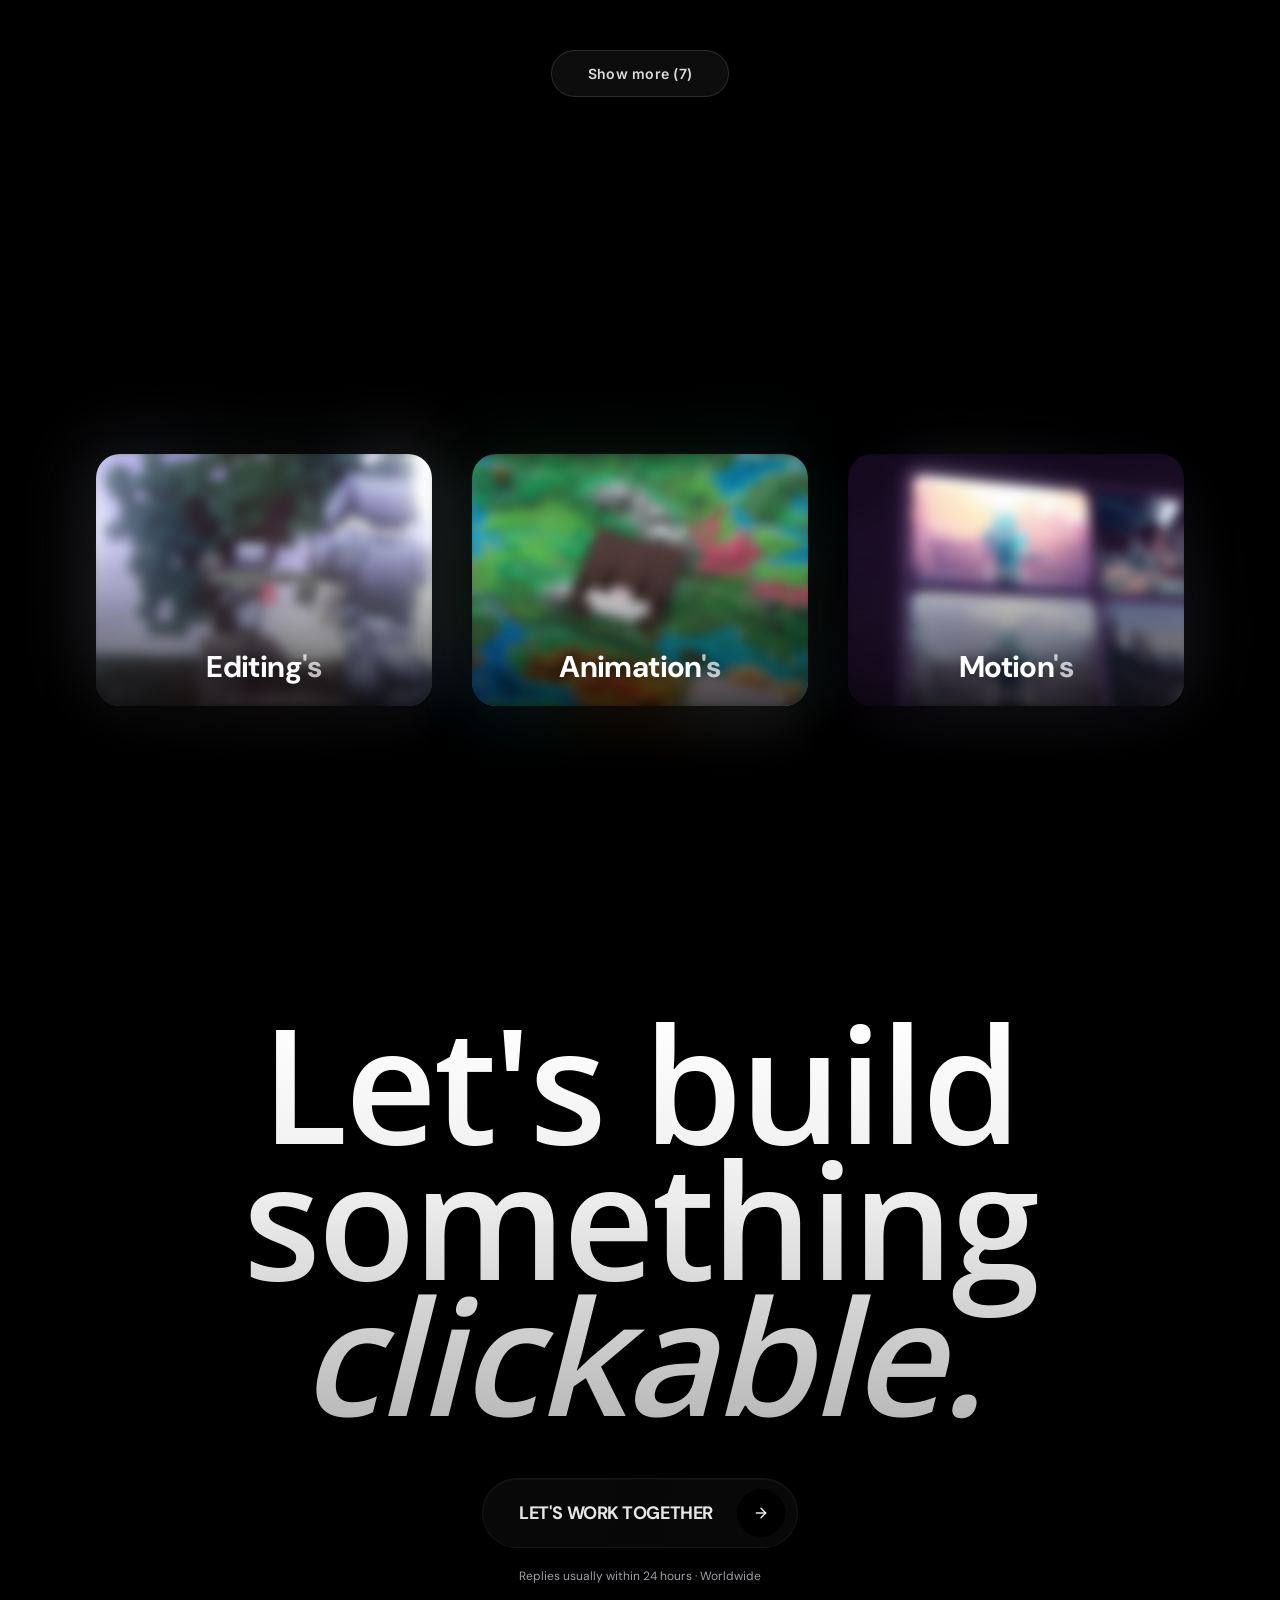
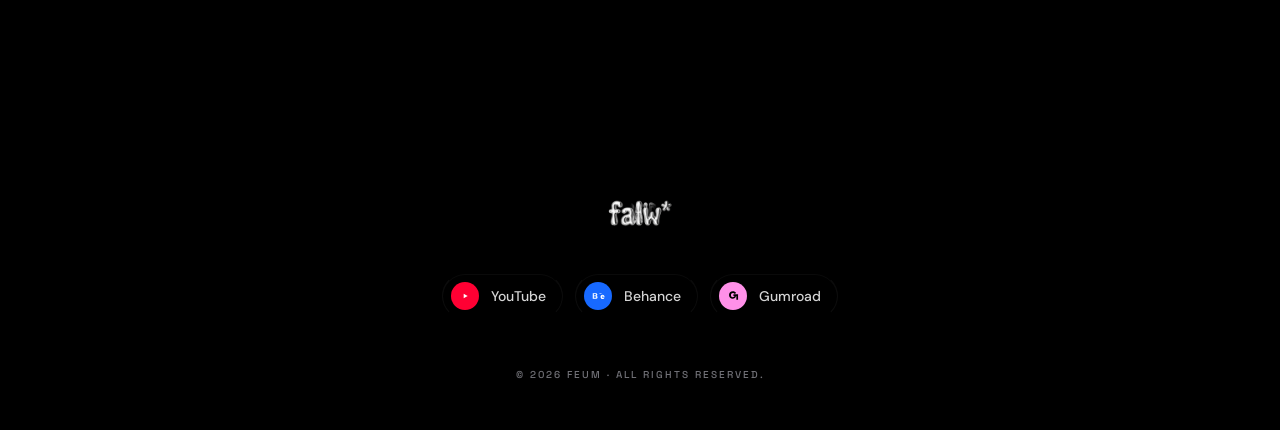
==== commit b50fc478: "Add files via upload" ====
--- a/index.html
+++ b/index.html
@@ -1,730 +1,753 @@
-<!DOCTYPE html>
-<html lang="en">
-  <head>
-    <meta charset="UTF-8" />
-    <meta name="viewport" content="width=device-width, initial-scale=1.0, maximum-scale=1" />
-
-    <title>falw</title>
-    <meta name="description" content="Professional Minecraft thumbnail designer. Scroll-stoppers, made to click. Trusted by creators worldwide." />
-    <meta name="keywords" content="minecraft thumbnail designer, feum, minecraft thumbnail, youtube thumbnail designer, gaming thumbnail, paid portfolio, thumbnail artist" />
-    <meta name="author" content="falw" />
-    <meta name="robots" content="index, follow" />
-    <meta name="theme-color" content="#000000" />
-
-    <meta property="og:type"        content="website" />
-    <meta property="og:title"       content="falw" />
-    <meta property="og:description" content="Professional Minecraft thumbnail designer, trusted by creators worldwide." />
-    <meta property="og:url"         content="https://feumm.github.io/feum/" />
-    <meta property="og:image"       content="https://feumm.github.io/feum/opengraph.jpg" />
-    <meta property="og:image:width"  content="1280" />
-    <meta property="og:image:height" content="720" />
-    <meta property="og:image:alt"   content="falw" />
-    <meta property="og:site_name"   content="falw" />
-
-    <meta name="twitter:card"        content="summary_large_image" />
-    <meta name="twitter:title"       content="falw" />
-    <meta name="twitter:description" content="Professional Minecraft thumbnail designer, trusted by creators worldwide." />
-    <meta name="twitter:image"       content="https://feumm.github.io/feum/opengraph.jpg" />
-
-    <link rel="manifest" href="./manifest.webmanifest" />
-    <link rel="apple-touch-icon" href="./apple-touch-icon.png" />
-    <meta name="apple-mobile-web-app-capable" content="yes" />
-    <meta name="apple-mobile-web-app-status-bar-style" content="black-translucent" />
-    <meta name="apple-mobile-web-app-title" content="feum" />
-    <meta name="application-name" content="feum" />
-    <meta name="mobile-web-app-capable" content="yes" />
-    <meta name="generator" content="" />
-
-    <link rel="icon" type="image/svg+xml" href="./favicon.svg" />
-
-    <script type="application/ld+json">
-    {
-      "@context": "https://schema.org",
-      "@type": "Person",
-      "name": "feum",
-      "url": "https://feumm.github.io/feum/",
-      "image": "https://feumm.github.io/feum/opengraph.jpg",
-      "jobTitle": "Minecraft Thumbnail Designer",
-      "description": "Professional Minecraft thumbnail designer, trusted by creators worldwide.",
-      "sameAs": [
-        "https://youtube.com/@falws",
-        "https://www.instagram.com/",
-        "https://www.behance.net/falw"
-      ]
-    }
-    </script>
-
-    <link rel="stylesheet" href="./perf.css" />
-
-    <link rel="preconnect" href="https://fonts.googleapis.com">
-    <link rel="preconnect" href="https://fonts.gstatic.com" crossorigin>
-    <link href="https://fonts.googleapis.com/css2?family=Inter:wght@400;500;600;700&family=Space+Grotesk:wght@400;500;600;700&family=Archivo:ital,wght@1,800&display=swap" rel="stylesheet">
-    <link href="https://api.fontshare.com/v2/css?f[]=satoshi@500,600,700&f[]=clash-display@400,500,600,700&display=swap" rel="stylesheet">
-    <link href="https://fonts.googleapis.com/css2?family=Poppins:ital,wght@0,100;0,200;0,300;0,400;0,500;0,600;0,700;0,800;0,900;1,100;1,200;1,300;1,400;1,500;1,600;1,700;1,800;1,900&display=swap" rel="stylesheet">
-
-    <style>
-      @font-face {
-        font-family: 'OpenSans';
-        src: url('./fonts/OpenSans-ExtraBold.ttf') format('truetype');
-        font-weight: 800;
-        font-style: normal;
-        font-display: swap;
-      }
-      @font-face {
-        font-family: 'OpenSans';
-        src: url('./fonts/OpenSans-Semibold.ttf') format('truetype');
-        font-weight: 600;
-        font-style: normal;
-        font-display: swap;
-      }
-      @font-face {
-        font-family: 'OpenSans';
-        src: url('./fonts/OpenSans-Regular.ttf') format('truetype');
-        font-weight: 400;
-        font-style: normal;
-        font-display: swap;
-      }
-
-      html, body, #root {
-        background-color: #000 !important;
-      }
-      /* Override bundle's --background (240 10% 4% = dark navy) to pure black */
-      :root, .dark {
-        --background: 0 0% 0% !important;
-      }
-      section {
-        border: none !important;
-        border-top: none !important;
-        border-bottom: none !important;
-        outline: none !important;
-      }
-      hr {
-        display: none !important;
-      }
-      [class*="divider"],
-      [class*="separator"],
-      [class*="border-t"],
-      [class*="border-b"],
-      [class*="border-y"] {
-        border-top-color: transparent !important;
-        border-bottom-color: transparent !important;
-      }
-      .bg-muted\/20 {
-        background-color: transparent !important;
-      }
-
-      .feum-hero-bg {
-        filter: grayscale(100%) brightness(0.45) !important;
-      }
-      .feum-meta-grid {
-        display: none !important;
-      }
-      /* Remove "The toolkit." section entirely */
-      section:has(.toolkit-glow) {
-        display: none !important;
-      }
-
-      /* "Beyond thumbnails." section: remove subtitle + card captions, center heading */
-      div[class="mb-20 flex flex-col md:flex-row md:items-end justify-between gap-6"] {
-        justify-content: center !important;
-        align-items: center !important;
-        text-align: center !important;
-      }
-      div[class="mb-20 flex flex-col md:flex-row md:items-end justify-between gap-6"] p {
-        display: none !important;
-      }
-      p.max-w-\[28ch\] {
-        display: none !important;
-      }
-
-      /* "Beyond thumbnails." grid: disable the hover zoom/lift on thumbnail cards */
-      div[class*="gap-x-8"][class*="gap-y-14"][class*="sm:gap-y-20"] > div {
-        transform: none !important;
-      }
-      div[class*="gap-x-8"][class*="gap-y-14"][class*="sm:gap-y-20"] > div:hover {
-        transform: none !important;
-      }
-
-      /* Selected work grid on mobile: 2 columns instead of 1, with the
-         featured items spanning both columns like on desktop */
-      @media (max-width: 767px) {
-        div[class*="gap-x-8"][class*="gap-y-14"][class*="sm:gap-y-20"] {
-          grid-template-columns: repeat(2, minmax(0, 1fr)) !important;
-          gap: 0.85rem !important;
-        }
-        div[class*="gap-x-8"][class*="gap-y-14"][class*="sm:gap-y-20"] > [class~="md:col-span-2"] {
-          grid-column: span 2 / span 2 !important;
-        }
-      }
-
-      /* Creator/client marquee cards: left-align name + subscriber count */
-      div[class="flex flex-col leading-tight pr-3"],
-      a.liquid-glass > span.flex.flex-col {
-        align-items: flex-start !important;
-        text-align: left !important;
-      }
-      section:first-of-type {
-        position: relative !important;
-        align-items: center !important;
-        text-align: center !important;
-      }
-      section:first-of-type .max-w-6xl {
-        margin-left: auto !important;
-        margin-right: auto !important;
-      }
-      /* Smooth out the hero vignette so it blends continuously into the
-         page background instead of leaving a visible ring/seam at the fold */
-      section:first-of-type [class*="ellipse_at_center"] {
-        background: radial-gradient(
-          ellipse at center,
-          rgba(0, 0, 0, 0.18) 0%,
-          rgba(0, 0, 0, 0.32) 30%,
-          rgba(0, 0, 0, 0.48) 50%,
-          rgba(0, 0, 0, 0.66) 65%,
-          rgba(0, 0, 0, 0.82) 78%,
-          rgba(0, 0, 0, 0.93) 88%,
-          #000 100%
-        ) !important;
-      }
-      section:first-of-type [class*="h-40"][class*="bg-gradient-to-b"] {
-        height: 340px !important;
-        background: linear-gradient(
-          to bottom,
-          transparent 0%,
-          #000 100%
-        ) !important;
-      }
-
-      h1[class*="font-serif"] {
-        font-family: 'Clash Display', 'OpenSans', sans-serif !important;
-        font-weight: 600 !important;
-        font-style: normal !important;
-        letter-spacing: -0.03em !important;
-      }
-      h1[class*="font-serif"] .italic {
-        font-style: italic !important;
-      }
-      h2[class*="font-serif"] {
-        font-family: 'OpenSans', sans-serif !important;
-        font-weight: 600 !important;
-        letter-spacing: -0.02em !important;
-      }
-      .feum-meta-value {
-        font-family: 'Archivo', sans-serif !important;
-        font-weight: 800 !important;
-        font-style: italic !important;
-        font-size: 1rem !important;
-        letter-spacing: -0.02em !important;
-      }
-      p.text-\[10px\] {
-        font-family: 'Space Grotesk', sans-serif !important;
-        font-weight: 500 !important;
-        letter-spacing: 0.2em !important;
-      }
-
-      /* Frosted glass marquee cards */
-      a.liquid-glass {
-        background: rgba(255, 255, 255, 0.03) !important;
-        backdrop-filter: blur(20px) saturate(180%) !important;
-        -webkit-backdrop-filter: blur(20px) saturate(180%) !important;
-        border: 1px solid rgba(255, 255, 255, 0.05) !important;
-        box-shadow:
-          0 4px 24px rgba(0, 0, 0, 0.35),
-          inset 0 1px 0 rgba(255, 255, 255, 0.04) !important;
-        transition: background 0.25s ease, box-shadow 0.25s ease, border-color 0.25s ease !important;
-        padding: 1.25rem 2.25rem !important;
-        gap: 1.25rem !important;
-      }
-      a.liquid-glass img {
-        width: 5rem !important;
-        height: 5rem !important;
-      }
-      a.liquid-glass .font-semibold {
-        font-size: 1rem !important;
-      }
-      a.liquid-glass .text-xs.text-muted-foreground {
-        font-size: 0.8rem !important;
-      }
-      a.liquid-glass:hover {
-        background: rgba(255, 255, 255, 0.06) !important;
-        border-color: rgba(255, 255, 255, 0.09) !important;
-        box-shadow:
-          0 8px 32px rgba(0, 0, 0, 0.45),
-          inset 0 1px 0 rgba(255, 255, 255, 0.07) !important;
-      }
-      /* Remove pulsing glow behind profile pictures */
-      a.liquid-glass span[aria-hidden="true"] {
-        display: none !important;
-      }
-
-      /* Remove Instagram, Pinterest and Discord from footer social links
-         (scoped to the <li> pills only, so the nav "Contact" link — which
-         also points to Discord — is not affected) */
-      li:has(a[href*="instagram.com"]),
-      li:has(a[href*="pinterest"]),
-      li:has(a[href*="discord.com"]),
-      li > a[href*="instagram.com"],
-      li > a[href*="pinterest"],
-      li > a[href*="discord.com"] {
-        display: none !important;
-      }
-
-      /* Frosted glass — footer social link pills */
-      footer ul li a,
-      footer ul a {
-        background: rgba(255, 255, 255, 0.03) !important;
-        backdrop-filter: blur(20px) saturate(180%) !important;
-        -webkit-backdrop-filter: blur(20px) saturate(180%) !important;
-        border: 1px solid rgba(255, 255, 255, 0.05) !important;
-        box-shadow:
-          0 4px 24px rgba(0, 0, 0, 0.35),
-          inset 0 1px 0 rgba(255, 255, 255, 0.04) !important;
-        transition: background 0.25s ease, border-color 0.25s ease !important;
-      }
-      footer ul li a:hover,
-      footer ul a:hover {
-        background: rgba(255, 255, 255, 0.06) !important;
-        border-color: rgba(255, 255, 255, 0.09) !important;
-      }
-
-      .feum-nav-link {
-        font-family: 'Satoshi', sans-serif !important;
-        font-weight: 800 !important;
-        letter-spacing: 0.01em !important;
-        text-transform: capitalize !important;
-        display: inline-flex !important;
-        align-items: center !important;
-        padding: 12px 24px !important;
-        border-radius: 0 !important;
-        background: transparent !important;
-        border: none !important;
-        font-size: 13px !important;
-        font-weight: 500 !important;
-        color: rgba(255,255,255,0.75) !important;
-        text-decoration: none !important;
-        transition: background 0.2s, color 0.2s !important;
-        position: relative !important;
-      }
-      .feum-nav-link:hover {
-        background: rgba(255,255,255,0.13) !important;
-        color: rgba(255,255,255,1) !important;
-      }
-      .flex:has(> a.feum-nav-link) {
-        gap: 0 !important;
-        background: rgba(20,20,20,0.72) !important;
-        border: 1px solid rgba(255,255,255,0.12) !important;
-        border-radius: 999px !important;
-        backdrop-filter: blur(24px) saturate(140%) !important;
-        -webkit-backdrop-filter: blur(24px) saturate(140%) !important;
-        overflow: hidden !important;
-        box-shadow: 0 2px 16px rgba(0,0,0,0.5) !important;
-      }
-
-      *:has(> .toolkit-glow) {
-        animation: feum-outer-glow 6s ease-in-out infinite !important;
-      }
-      @keyframes feum-outer-glow {
-        0%, 100% { box-shadow: 0 0 40px 4px #31a8ff2e, 0 0 70px 10px #9f82ff33, 0 0 110px 20px #d291ff29, 0 0 160px 30px #4f7bff1a !important; }
-        50%       { box-shadow: 0 0 40px 4px #31a8ff47, 0 0 70px 10px #9f82ff52, 0 0 110px 20px #d291ff42, 0 0 160px 30px #4f7bff2b !important; }
-      }
-
-      .group > div.mt-5.flex {
-        display: none !important;
-      }
-      .grid.gap-y-14 {
-        row-gap: 1.25rem !important;
-      }
-      @media (min-width: 640px) {
-        .grid.gap-y-14 { row-gap: 1.5rem !important; }
-      }
-      @media (min-width: 768px) {
-        .grid.gap-y-14 { row-gap: 1.75rem !important; }
-      }
-
-      @media (max-width: 767px) {
-        ::-webkit-scrollbar { display: none !important; }
-        body { -ms-overflow-style: none !important; scrollbar-width: none !important; }
-
-        .grid.gap-y-14 {
-          grid-template-columns: repeat(2, minmax(0, 1fr)) !important;
-          gap: 0.5rem !important;
-        }
-        .grid.gap-y-14 h3 {
-          font-size: 12px !important;
-          white-space: nowrap !important;
-          overflow: hidden !important;
-          text-overflow: ellipsis !important;
-        }
-
-        .toolkit-glow ~ div ul {
-          grid-template-columns: repeat(4, minmax(0, 1fr)) !important;
-          gap: 0 !important;
-        }
-        .toolkit-glow ~ div ul li {
-          padding: 0.875rem 0.25rem !important;
-          justify-content: center !important;
-          flex-direction: row !important;
-          gap: 0 !important;
-        }
-        .toolkit-glow ~ div ul li span.truncate {
-          display: none !important;
-        }
-        .toolkit-glow ~ div ul li {
-          position: relative !important;
-        }
-        .toolkit-glow ~ div ul li[data-tool]:hover::after,
-        .toolkit-glow ~ div ul li[data-tool]:active::after {
-          content: attr(data-tool);
-          position: absolute;
-          bottom: calc(100% + 6px);
-          left: 50%;
-          transform: translateX(-50%);
-          background: rgba(10, 10, 18, 0.96);
-          border: 1px solid rgba(255, 255, 255, 0.18);
-          color: #fff;
-          font-size: 11px;
-          font-weight: 600;
-          font-family: 'Satoshi', 'Inter', sans-serif;
-          padding: 5px 11px;
-          border-radius: 7px;
-          white-space: nowrap;
-          z-index: 200;
-          pointer-events: none;
-          animation: feum-tooltip-in 0.15s ease forwards;
-        }
-        @keyframes feum-tooltip-in {
-          from { opacity: 0; transform: translateX(-50%) translateY(3px); }
-          to   { opacity: 1; transform: translateX(-50%) translateY(0);   }
-        }
-
-        h2.text-4xl.flex.items-center {
-          font-size: 1.875rem !important;
-          flex-wrap: nowrap !important;
-          gap: 0.5rem !important;
-        }
-        h2.text-4xl.flex.items-center svg {
-          width: 1.4rem !important;
-          height: 1.4rem !important;
-        }
-        a.liquid-glass {
-          padding: 0.7rem 1.25rem !important;
-          gap: 0.8rem !important;
-        }
-        a.liquid-glass img {
-          width: 3rem !important;
-          height: 3rem !important;
-        }
-        a.liquid-glass .font-semibold {
-          font-size: 0.85rem !important;
-        }
-        a.liquid-glass .text-xs.text-muted-foreground {
-          font-size: 0.72rem !important;
-        }
-
-        section:not(:first-of-type) {
-          padding-top: 2.75rem !important;
-          padding-bottom: 2.75rem !important;
-        }
-        .mb-20 { margin-bottom: 1.5rem !important; }
-        .mb-16 { margin-bottom: 1.25rem !important; }
-        .mb-10 { margin-bottom: 0.875rem !important; }
-
-        /* footer social links handled by feum-edits.js fixMobileFooterLinks() */
-
-        .grid.grid-cols-3 {
-          gap: 0.25rem !important;
-        }
-        .aspect-\[4\/3\] {
-          aspect-ratio: 3/4 !important;
-        }
-        .grid.grid-cols-3 .p-5 {
-          padding: 0.5rem !important;
-        }
-        .grid.grid-cols-3 .mb-5 {
-          margin-bottom: 0.25rem !important;
-        }
-        .grid.grid-cols-3 h3 {
-          font-size: 12px !important;
-          white-space: nowrap !important;
-          overflow: hidden !important;
-          text-overflow: ellipsis !important;
-        }
-        .grid.grid-cols-3 .text-muted-foreground {
-          font-size: 11px !important;
-          line-height: 1.35 !important;
-        }
-        .grid.grid-cols-3 > * {
-          min-width: 0 !important;
-        }
-        .grid.grid-cols-3 img {
-          object-fit: cover !important;
-        }
-
-        .text-sm  { font-size: 13px !important; }
-        .text-xs  { font-size: 11px !important; }
-        .text-base { font-size: 14px !important; }
-      }
-
-      /* Reduce card ambient glows by 60%
-         Target the blurred image copies behind each card:
-         opacity-25 → 10  (25 × 0.4)
-         opacity-50 → 20  (50 × 0.4)
-      */
-      .blur-3xl.object-cover {
-        opacity: 0.1 !important;
-      }
-      /* Keep hover state proportionally reduced */
-      .group:hover .blur-3xl.object-cover {
-        opacity: 0.18 !important;
-      }
-      /* Catch the saturate-150 variant (opacity-50 base) */
-      .blur-3xl.saturate-150 {
-        opacity: 0.2 !important;
-      }
-      .group:hover .blur-3xl.saturate-150 {
-        opacity: 0.32 !important;
-      }
-
-      /* falw* nav logo */
-      .feum-nav-logo-wrap {
-        display: flex;
-        align-items: center;
-      }
-      .feum-nav-logo {
-        display: block;
-        height: 36px;
-        width: auto;
-        mix-blend-mode: screen;
-        pointer-events: none;
-        user-select: none;
-      }
-
-      /* falw* hero logo */
-      .feum-hero-logo-wrap {
-        display: flex;
-        justify-content: center;
-        align-items: center;
-        width: 100%;
-      }
-      .feum-hero-logo {
-        display: block;
-        max-width: min(680px, 85vw);
-        width: 100%;
-        height: auto;
-        mix-blend-mode: screen;
-        pointer-events: none;
-        user-select: none;
-      }
-
-    </style>
-
-    <script defer src="./assets/index-CESmVvPT.js"></script>
-
-    <script>
-      (function(){
-        try {
-          document.addEventListener('contextmenu', function(e){ e.preventDefault(); }, { capture: true });
-          document.addEventListener('dragstart', function(e){
-            var t = e.target;
-            if (t && (t.tagName === 'IMG' || t.tagName === 'VIDEO')) e.preventDefault();
-          }, { capture: true });
-          document.addEventListener('keydown', function(e){
-            var k = (e.key || '').toLowerCase();
-            var ctrl = e.ctrlKey || e.metaKey;
-            if (e.key === 'F12') e.preventDefault();
-            if (ctrl && e.shiftKey && (k === 'i' || k === 'j' || k === 'c')) e.preventDefault();
-            if (ctrl && (k === 'u' || k === 's')) e.preventDefault();
-          }, { capture: true });
-        } catch(_){}
-      })();
-    </script>
-
-    <script defer src="./perf.js"></script>
-    <script defer src="./feum-edits.js"></script>
-
-    <script>
-      (function() {
-        function injectNavLogo() {
-          // The nav logo is typically the first link or a heading/span in the nav/header
-          // Try common selectors for the brand/logo element
-          var logo =
-            document.querySelector('nav a:first-child') ||
-            document.querySelector('header a:first-child') ||
-            document.querySelector('a[href="/"]') ||
-            document.querySelector('a[href="./"]') ||
-            document.querySelector('[class*="logo"]') ||
-            document.querySelector('[class*="brand"]');
-          if (!logo) return false;
-          var wrap = document.createElement('div');
-          wrap.className = 'feum-nav-logo-wrap';
-          var img = document.createElement('img');
-          img.src = './assets/falw-logo-new.png';
-          img.alt = 'falw*';
-          img.className = 'feum-nav-logo';
-          wrap.appendChild(img);
-          logo.parentNode.replaceChild(wrap, logo);
-          return true;
-        }
-        var navTries = 0;
-        function pollNav() {
-          if (injectNavLogo()) return;
-          if (++navTries < 80) setTimeout(pollNav, 100);
-        }
-        if (document.readyState === 'complete') pollNav();
-        else window.addEventListener('load', pollNav);
-
-        function injectHeroLogo() {
-          var h1 = document.querySelector('h1');
-          if (!h1) return false;
-          var wrap = document.createElement('div');
-          wrap.className = 'feum-hero-logo-wrap';
-          var img = document.createElement('img');
-          img.src = './assets/falw-logo-new.png';
-          img.alt = 'falw*';
-          img.className = 'feum-hero-logo';
-          wrap.appendChild(img);
-          h1.parentNode.replaceChild(wrap, h1);
-          return true;
-        }
-        var tries = 0;
-        function poll() {
-          if (injectHeroLogo()) return;
-          if (++tries < 80) setTimeout(poll, 100);
-        }
-        if (document.readyState === 'complete') poll();
-        else window.addEventListener('load', poll);
-      })();
-    </script>
-
-    <script>
-      (function() {
-        var newCreators = [
-          {
-            name: 'Icynutella',
-            subs: '39.7K Subscribers',
-            url: 'https://youtube.com/@icynutella',
-            img: 'https://yt3.googleusercontent.com/pOdPN9SZ13Dy6pumjp5jl_vBA4-xHP7Vh55kqG1On8zvCg1Bb2PUAUmk81rIFXxR1Qus8N2I0A=s200-c-k-c0x00ffffff-no-rj',
-            glow: 'rgba(56, 189, 248, 0.55)'
-          },
-          {
-            name: 'Icynutella2',
-            subs: '8.77K Subscribers',
-            url: 'https://youtube.com/@icynutella2',
-            img: 'https://yt3.googleusercontent.com/bzcNeMUIU7iD_Bb67Q5YYNlCnW9q8TvpKeLeBk14_i1_UaRly6Yqg-jA4RZ_th_klG0jmkZycUQ=s200-c-k-c0x00ffffff-no-rj',
-            glow: 'rgba(34, 211, 238, 0.55)'
-          },
-          {
-            name: 'H0nri',
-            subs: '2.75K Subscribers',
-            url: 'https://youtube.com/@h0nritv',
-            img: './assets/h0nritv.jpg',
-            glow: 'rgba(147, 112, 219, 0.55)'
-          }
-        ];
-
-        function createCard(creator) {
-          var a = document.createElement('a');
-          a.href = creator.url;
-          a.target = '_blank';
-          a.rel = 'noopener noreferrer';
-          a.className = 'liquid-glass group flex items-center gap-5 px-7 md:px-8 py-4 md:py-5 rounded-full shrink-0';
-          a.innerHTML =
-            '<span class="relative inline-flex items-center justify-center shrink-0">' +
-              '<span aria-hidden="true" class="absolute inset-0 rounded-full blur-md" style="background-color:' + creator.glow + ';opacity:0.65;"></span>' +
-              '<img src="' + creator.img + '" alt="' + creator.name + '" loading="lazy" class="relative w-14 h-14 md:w-16 md:h-16 rounded-full object-cover ring-1 ring-white/15 group-hover:ring-white/30 transition-shadow duration-300" />' +
-            '</span>' +
-            '<span class="flex flex-col">' +
-              '<span class="font-semibold text-sm">' + creator.name + '</span>' +
-              '<span class="text-xs text-muted-foreground">' + creator.subs + '</span>' +
-            '</span>';
-          return a;
-        }
-
-        function injectCreators() {
-          var containers = document.querySelectorAll('.w-max');
-          containers.forEach(function(container) {
-            if (container.hasAttribute('data-ci')) return;
-            var links = Array.from(container.querySelectorAll('a.liquid-glass'));
-            if (links.length < 4) return;
-            container.setAttribute('data-ci', '1');
-            var groupSize = 4;
-            var numGroups = Math.floor(links.length / groupSize);
-            for (var r = numGroups - 1; r >= 0; r--) {
-              var insertAfter = links[r * groupSize + groupSize - 1];
-              newCreators.slice().reverse().forEach(function(creator) {
-                insertAfter.insertAdjacentElement('afterend', createCard(creator));
-              });
-            }
-          });
-        }
-
-        var attempts = 0;
-        function poll() {
-          var container = document.querySelector('.w-max');
-          if (container && container.querySelectorAll('a').length >= 4) {
-            injectCreators();
-            return;
-          }
-          if (++attempts < 60) setTimeout(poll, 250);
-        }
-        if (document.readyState === 'complete') poll();
-        else window.addEventListener('load', poll);
-
-        function formatSubs(raw) {
-          var m = raw.match(/([\d.]+)\s*([KMB]?)\s*subscriber/i);
-          if (!m) return null;
-          return m[1] + (m[2] ? m[2].toUpperCase() : '') + ' Subscribers';
-        }
-        function updateSubCount(name, count) {
-          document.querySelectorAll('a.liquid-glass').forEach(function(card) {
-            var nameEl = card.querySelector('span.font-semibold');
-            var subEl  = card.querySelector('span.text-muted-foreground');
-            if (nameEl && subEl && nameEl.textContent.trim() === name) subEl.textContent = count;
-          });
-        }
-        function fetchSubs(handle, displayName) {
-          var proxy = 'https://corsproxy.io/?url=' + encodeURIComponent('https://www.youtube.com/@' + handle);
-          fetch(proxy)
-            .then(function(r) { return r.text(); })
-            .then(function(html) {
-              var m = html.match(/"([\d.]+\s*[KMB]?\s*subscriber[^"]*?)"/i);
-              if (m) { var c = formatSubs(m[1]); if (c) updateSubCount(displayName, c); }
-            }).catch(function() {});
-        }
-        window.addEventListener('load', function() {
-          setTimeout(function() {
-            fetchSubs('icynutella',  'Icynutella');
-            fetchSubs('icynutella2', 'Icynutella2');
-            fetchSubs('h0nritv',     'H0nri');
-          }, 1500);
-        });
-      })();
-    </script>
-
-    <script>
-      (function() {
-        function removeNavIcons() {
-          document.querySelectorAll('a.feum-nav-link svg').forEach(function(svg) { svg.remove(); });
-        }
-        var attempts = 0;
-        function poll() {
-          if (document.querySelector('a.feum-nav-link')) removeNavIcons();
-          else if (++attempts < 40) setTimeout(poll, 150);
-        }
-        if (document.readyState === 'complete') poll();
-        else window.addEventListener('load', poll);
-      })();
-    </script>
-
-    <script>
-      if ('serviceWorker' in navigator) {
-        window.addEventListener('load', function () {
-          navigator.serviceWorker.register('./sw.js').catch(function(){});
-        });
-      }
-    </script>
-  </head>
-  <body>
-    <div id="root"></div>
-  </body>
-</html>
+<!DOCTYPE html>
+<html lang="en">
+  <head>
+    <meta charset="UTF-8" />
+    <meta name="viewport" content="width=device-width, initial-scale=1.0, maximum-scale=1" />
+
+    <title>falw</title>
+    <meta name="description" content="Professional Minecraft thumbnail designer. Scroll-stoppers, made to click. Trusted by creators worldwide." />
+    <meta name="keywords" content="minecraft thumbnail designer, feum, minecraft thumbnail, youtube thumbnail designer, gaming thumbnail, paid portfolio, thumbnail artist" />
+    <meta name="author" content="falw" />
+    <meta name="robots" content="index, follow" />
+    <meta name="theme-color" content="#000000" />
+
+    <meta property="og:type"        content="website" />
+    <meta property="og:title"       content="falw" />
+    <meta property="og:description" content="Professional Minecraft thumbnail designer, trusted by creators worldwide." />
+    <meta property="og:url"         content="https://feumm.github.io/feum/" />
+    <meta property="og:image"       content="https://feumm.github.io/feum/opengraph.jpg" />
+    <meta property="og:image:width"  content="1280" />
+    <meta property="og:image:height" content="720" />
+    <meta property="og:image:alt"   content="falw" />
+    <meta property="og:site_name"   content="falw" />
+
+    <meta name="twitter:card"        content="summary_large_image" />
+    <meta name="twitter:title"       content="falw" />
+    <meta name="twitter:description" content="Professional Minecraft thumbnail designer, trusted by creators worldwide." />
+    <meta name="twitter:image"       content="https://feumm.github.io/feum/opengraph.jpg" />
+
+    <link rel="manifest" href="./manifest.webmanifest" />
+    <link rel="apple-touch-icon" href="./apple-touch-icon.png" />
+    <meta name="apple-mobile-web-app-capable" content="yes" />
+    <meta name="apple-mobile-web-app-status-bar-style" content="black-translucent" />
+    <meta name="apple-mobile-web-app-title" content="feum" />
+    <meta name="application-name" content="feum" />
+    <meta name="mobile-web-app-capable" content="yes" />
+    <meta name="generator" content="" />
+
+    <link rel="icon" type="image/svg+xml" href="./favicon.svg" />
+
+    <script type="application/ld+json">
+    {
+      "@context": "https://schema.org",
+      "@type": "Person",
+      "name": "feum",
+      "url": "https://feumm.github.io/feum/",
+      "image": "https://feumm.github.io/feum/opengraph.jpg",
+      "jobTitle": "Minecraft Thumbnail Designer",
+      "description": "Professional Minecraft thumbnail designer, trusted by creators worldwide.",
+      "sameAs": [
+        "https://youtube.com/@falws",
+        "https://www.instagram.com/",
+        "https://www.behance.net/falw"
+      ]
+    }
+    </script>
+
+    <link rel="stylesheet" href="./perf.css" />
+
+    <link rel="preconnect" href="https://fonts.googleapis.com">
+    <link rel="preconnect" href="https://fonts.gstatic.com" crossorigin>
+    <link href="https://fonts.googleapis.com/css2?family=Inter:wght@400;500;600;700&family=Space+Grotesk:wght@400;500;600;700&family=Archivo:ital,wght@1,800&display=swap" rel="stylesheet">
+    <link href="https://api.fontshare.com/v2/css?f[]=satoshi@500,600,700&f[]=clash-display@400,500,600,700&display=swap" rel="stylesheet">
+    <link href="https://fonts.googleapis.com/css2?family=Poppins:ital,wght@0,100;0,200;0,300;0,400;0,500;0,600;0,700;0,800;0,900;1,100;1,200;1,300;1,400;1,500;1,600;1,700;1,800;1,900&display=swap" rel="stylesheet">
+
+    <style>
+      @font-face {
+        font-family: 'OpenSans';
+        src: url('./fonts/OpenSans-ExtraBold.ttf') format('truetype');
+        font-weight: 800;
+        font-style: normal;
+        font-display: swap;
+      }
+      @font-face {
+        font-family: 'OpenSans';
+        src: url('./fonts/OpenSans-Semibold.ttf') format('truetype');
+        font-weight: 600;
+        font-style: normal;
+        font-display: swap;
+      }
+      @font-face {
+        font-family: 'OpenSans';
+        src: url('./fonts/OpenSans-Regular.ttf') format('truetype');
+        font-weight: 400;
+        font-style: normal;
+        font-display: swap;
+      }
+
+      html, body, #root {
+        background-color: #000 !important;
+      }
+      /* Override bundle's --background (240 10% 4% = dark navy) to pure black */
+      :root, .dark {
+        --background: 0 0% 0% !important;
+      }
+      section {
+        border: none !important;
+        border-top: none !important;
+        border-bottom: none !important;
+        outline: none !important;
+      }
+      hr {
+        display: none !important;
+      }
+      [class*="divider"],
+      [class*="separator"],
+      [class*="border-t"],
+      [class*="border-b"],
+      [class*="border-y"] {
+        border-top-color: transparent !important;
+        border-bottom-color: transparent !important;
+      }
+      .bg-muted\/20 {
+        background-color: transparent !important;
+      }
+
+      .feum-hero-bg {
+        filter: grayscale(100%) brightness(0.45) !important;
+      }
+      .feum-meta-grid {
+        display: none !important;
+      }
+      /* Remove "The toolkit." section entirely */
+      section:has(.toolkit-glow) {
+        display: none !important;
+      }
+
+      /* "Beyond thumbnails." section: remove subtitle + card captions, center heading */
+      div[class="mb-20 flex flex-col md:flex-row md:items-end justify-between gap-6"] {
+        justify-content: center !important;
+        align-items: center !important;
+        text-align: center !important;
+      }
+      div[class="mb-20 flex flex-col md:flex-row md:items-end justify-between gap-6"] p {
+        display: none !important;
+      }
+      p.max-w-\[28ch\] {
+        display: none !important;
+      }
+
+      /* "Beyond thumbnails." grid: disable the hover zoom/lift on thumbnail cards */
+      div[class*="gap-x-8"][class*="gap-y-14"][class*="sm:gap-y-20"] > div {
+        transform: none !important;
+      }
+      div[class*="gap-x-8"][class*="gap-y-14"][class*="sm:gap-y-20"] > div:hover {
+        transform: none !important;
+      }
+
+      /* Selected work grid on mobile: 2 columns instead of 1, with the
+         featured items spanning both columns like on desktop */
+      @media (max-width: 767px) {
+        div[class*="gap-x-8"][class*="gap-y-14"][class*="sm:gap-y-20"] {
+          grid-template-columns: repeat(2, minmax(0, 1fr)) !important;
+          gap: 0.85rem !important;
+        }
+        div[class*="gap-x-8"][class*="gap-y-14"][class*="sm:gap-y-20"] > [class~="md:col-span-2"] {
+          grid-column: span 2 / span 2 !important;
+        }
+      }
+
+      /* Creator/client marquee cards: left-align name + subscriber count */
+      div[class="flex flex-col leading-tight pr-3"],
+      a.liquid-glass > span.flex.flex-col {
+        align-items: flex-start !important;
+        text-align: left !important;
+      }
+      section:first-of-type {
+        position: relative !important;
+        align-items: center !important;
+        text-align: center !important;
+      }
+      section:first-of-type .max-w-6xl {
+        margin-left: auto !important;
+        margin-right: auto !important;
+      }
+      /* Smooth out the hero vignette so it blends continuously into the
+         page background instead of leaving a visible ring/seam at the fold */
+      section:first-of-type [class*="ellipse_at_center"] {
+        background: radial-gradient(
+          ellipse at center,
+          rgba(0, 0, 0, 0.18) 0%,
+          rgba(0, 0, 0, 0.32) 30%,
+          rgba(0, 0, 0, 0.48) 50%,
+          rgba(0, 0, 0, 0.66) 65%,
+          rgba(0, 0, 0, 0.82) 78%,
+          rgba(0, 0, 0, 0.93) 88%,
+          #000 100%
+        ) !important;
+      }
+      section:first-of-type [class*="h-40"][class*="bg-gradient-to-b"] {
+        height: 340px !important;
+        background: linear-gradient(
+          to bottom,
+          transparent 0%,
+          #000 100%
+        ) !important;
+      }
+
+      h1[class*="font-serif"] {
+        font-family: 'Clash Display', 'OpenSans', sans-serif !important;
+        font-weight: 600 !important;
+        font-style: normal !important;
+        letter-spacing: -0.03em !important;
+      }
+      h1[class*="font-serif"] .italic {
+        font-style: italic !important;
+      }
+      h2[class*="font-serif"] {
+        font-family: 'OpenSans', sans-serif !important;
+        font-weight: 600 !important;
+        letter-spacing: -0.02em !important;
+      }
+      .feum-meta-value {
+        font-family: 'Archivo', sans-serif !important;
+        font-weight: 800 !important;
+        font-style: italic !important;
+        font-size: 1rem !important;
+        letter-spacing: -0.02em !important;
+      }
+      p.text-\[10px\] {
+        font-family: 'Space Grotesk', sans-serif !important;
+        font-weight: 500 !important;
+        letter-spacing: 0.2em !important;
+      }
+
+      /* Frosted glass marquee cards */
+      a.liquid-glass {
+        background: rgba(255, 255, 255, 0.03) !important;
+        backdrop-filter: blur(20px) saturate(180%) !important;
+        -webkit-backdrop-filter: blur(20px) saturate(180%) !important;
+        border: 1px solid rgba(255, 255, 255, 0.05) !important;
+        box-shadow:
+          0 4px 24px rgba(0, 0, 0, 0.35),
+          inset 0 1px 0 rgba(255, 255, 255, 0.04) !important;
+        transition: background 0.25s ease, box-shadow 0.25s ease, border-color 0.25s ease !important;
+        padding: 1.25rem 2.25rem !important;
+        gap: 1.25rem !important;
+      }
+      a.liquid-glass img {
+        width: 5rem !important;
+        height: 5rem !important;
+      }
+      a.liquid-glass .font-semibold {
+        font-size: 1rem !important;
+      }
+      a.liquid-glass .text-xs.text-muted-foreground {
+        font-size: 0.8rem !important;
+      }
+      a.liquid-glass:hover {
+        background: rgba(255, 255, 255, 0.06) !important;
+        border-color: rgba(255, 255, 255, 0.09) !important;
+        box-shadow:
+          0 8px 32px rgba(0, 0, 0, 0.45),
+          inset 0 1px 0 rgba(255, 255, 255, 0.07) !important;
+      }
+      /* Remove pulsing glow behind profile pictures */
+      a.liquid-glass span[aria-hidden="true"] {
+        display: none !important;
+      }
+
+      /* Remove Instagram, Pinterest and Discord from footer social links
+         (scoped to the <li> pills only, so the nav "Contact" link — which
+         also points to Discord — is not affected) */
+      li:has(a[href*="instagram.com"]),
+      li:has(a[href*="pinterest"]),
+      li:has(a[href*="discord.com"]),
+      li > a[href*="instagram.com"],
+      li > a[href*="pinterest"],
+      li > a[href*="discord.com"] {
+        display: none !important;
+      }
+
+      /* Frosted glass — footer social link pills */
+      footer ul li a,
+      footer ul a {
+        background: rgba(255, 255, 255, 0.03) !important;
+        backdrop-filter: blur(20px) saturate(180%) !important;
+        -webkit-backdrop-filter: blur(20px) saturate(180%) !important;
+        border: 1px solid rgba(255, 255, 255, 0.05) !important;
+        box-shadow:
+          0 4px 24px rgba(0, 0, 0, 0.35),
+          inset 0 1px 0 rgba(255, 255, 255, 0.04) !important;
+        transition: background 0.25s ease, border-color 0.25s ease !important;
+      }
+      footer ul li a:hover,
+      footer ul a:hover {
+        background: rgba(255, 255, 255, 0.06) !important;
+        border-color: rgba(255, 255, 255, 0.09) !important;
+      }
+
+      .feum-nav-link {
+        font-family: 'Satoshi', sans-serif !important;
+        font-weight: 800 !important;
+        letter-spacing: 0.01em !important;
+        text-transform: capitalize !important;
+        display: inline-flex !important;
+        align-items: center !important;
+        padding: 12px 24px !important;
+        border-radius: 0 !important;
+        background: transparent !important;
+        border: none !important;
+        font-size: 13px !important;
+        font-weight: 500 !important;
+        color: rgba(255,255,255,0.75) !important;
+        text-decoration: none !important;
+        transition: background 0.2s, color 0.2s !important;
+        position: relative !important;
+      }
+      .feum-nav-link:hover {
+        background: rgba(255,255,255,0.13) !important;
+        color: rgba(255,255,255,1) !important;
+      }
+      .flex:has(> a.feum-nav-link) {
+        gap: 0 !important;
+        background: rgba(20,20,20,0.72) !important;
+        border: 1px solid rgba(255,255,255,0.12) !important;
+        border-radius: 999px !important;
+        backdrop-filter: blur(24px) saturate(140%) !important;
+        -webkit-backdrop-filter: blur(24px) saturate(140%) !important;
+        overflow: hidden !important;
+        box-shadow: 0 2px 16px rgba(0,0,0,0.5) !important;
+      }
+
+      *:has(> .toolkit-glow) {
+        animation: feum-outer-glow 6s ease-in-out infinite !important;
+      }
+      @keyframes feum-outer-glow {
+        0%, 100% { box-shadow: 0 0 40px 4px #31a8ff2e, 0 0 70px 10px #9f82ff33, 0 0 110px 20px #d291ff29, 0 0 160px 30px #4f7bff1a !important; }
+        50%       { box-shadow: 0 0 40px 4px #31a8ff47, 0 0 70px 10px #9f82ff52, 0 0 110px 20px #d291ff42, 0 0 160px 30px #4f7bff2b !important; }
+      }
+
+      .group > div.mt-5.flex {
+        display: none !important;
+      }
+      .grid.gap-y-14 {
+        row-gap: 1.25rem !important;
+      }
+      @media (min-width: 640px) {
+        .grid.gap-y-14 { row-gap: 1.5rem !important; }
+      }
+      @media (min-width: 768px) {
+        .grid.gap-y-14 { row-gap: 1.75rem !important; }
+      }
+
+      @media (max-width: 767px) {
+        ::-webkit-scrollbar { display: none !important; }
+        body { -ms-overflow-style: none !important; scrollbar-width: none !important; }
+
+        .grid.gap-y-14 {
+          grid-template-columns: repeat(2, minmax(0, 1fr)) !important;
+          gap: 0.5rem !important;
+        }
+        .grid.gap-y-14 h3 {
+          font-size: 12px !important;
+          white-space: nowrap !important;
+          overflow: hidden !important;
+          text-overflow: ellipsis !important;
+        }
+
+        .toolkit-glow ~ div ul {
+          grid-template-columns: repeat(4, minmax(0, 1fr)) !important;
+          gap: 0 !important;
+        }
+        .toolkit-glow ~ div ul li {
+          padding: 0.875rem 0.25rem !important;
+          justify-content: center !important;
+          flex-direction: row !important;
+          gap: 0 !important;
+        }
+        .toolkit-glow ~ div ul li span.truncate {
+          display: none !important;
+        }
+        .toolkit-glow ~ div ul li {
+          position: relative !important;
+        }
+        .toolkit-glow ~ div ul li[data-tool]:hover::after,
+        .toolkit-glow ~ div ul li[data-tool]:active::after {
+          content: attr(data-tool);
+          position: absolute;
+          bottom: calc(100% + 6px);
+          left: 50%;
+          transform: translateX(-50%);
+          background: rgba(10, 10, 18, 0.96);
+          border: 1px solid rgba(255, 255, 255, 0.18);
+          color: #fff;
+          font-size: 11px;
+          font-weight: 600;
+          font-family: 'Satoshi', 'Inter', sans-serif;
+          padding: 5px 11px;
+          border-radius: 7px;
+          white-space: nowrap;
+          z-index: 200;
+          pointer-events: none;
+          animation: feum-tooltip-in 0.15s ease forwards;
+        }
+        @keyframes feum-tooltip-in {
+          from { opacity: 0; transform: translateX(-50%) translateY(3px); }
+          to   { opacity: 1; transform: translateX(-50%) translateY(0);   }
+        }
+
+        h2.text-4xl.flex.items-center {
+          font-size: 1.875rem !important;
+          flex-wrap: nowrap !important;
+          gap: 0.5rem !important;
+        }
+        h2.text-4xl.flex.items-center svg {
+          width: 1.4rem !important;
+          height: 1.4rem !important;
+        }
+        a.liquid-glass {
+          padding: 0.7rem 1.25rem !important;
+          gap: 0.8rem !important;
+        }
+        a.liquid-glass img {
+          width: 3rem !important;
+          height: 3rem !important;
+        }
+        a.liquid-glass .font-semibold {
+          font-size: 0.85rem !important;
+        }
+        a.liquid-glass .text-xs.text-muted-foreground {
+          font-size: 0.72rem !important;
+        }
+
+        section:not(:first-of-type) {
+          padding-top: 2.75rem !important;
+          padding-bottom: 2.75rem !important;
+        }
+        .mb-20 { margin-bottom: 1.5rem !important; }
+        .mb-16 { margin-bottom: 1.25rem !important; }
+        .mb-10 { margin-bottom: 0.875rem !important; }
+
+        /* footer social links handled by feum-edits.js fixMobileFooterLinks() */
+
+        .grid.grid-cols-3 {
+          gap: 0.25rem !important;
+        }
+        .aspect-\[4\/3\] {
+          aspect-ratio: 3/4 !important;
+        }
+        .grid.grid-cols-3 .p-5 {
+          padding: 0.5rem !important;
+        }
+        .grid.grid-cols-3 .mb-5 {
+          margin-bottom: 0.25rem !important;
+        }
+        .grid.grid-cols-3 h3 {
+          font-size: 12px !important;
+          white-space: nowrap !important;
+          overflow: hidden !important;
+          text-overflow: ellipsis !important;
+        }
+        .grid.grid-cols-3 .text-muted-foreground {
+          font-size: 11px !important;
+          line-height: 1.35 !important;
+        }
+        .grid.grid-cols-3 > * {
+          min-width: 0 !important;
+        }
+        .grid.grid-cols-3 img {
+          object-fit: cover !important;
+        }
+
+        .text-sm  { font-size: 13px !important; }
+        .text-xs  { font-size: 11px !important; }
+        .text-base { font-size: 14px !important; }
+      }
+
+      /* Reduce card ambient glows by 60%
+         Target the blurred image copies behind each card:
+         opacity-25 → 10  (25 × 0.4)
+         opacity-50 → 20  (50 × 0.4)
+      */
+      .blur-3xl.object-cover {
+        opacity: 0.1 !important;
+      }
+      /* Keep hover state proportionally reduced */
+      .group:hover .blur-3xl.object-cover {
+        opacity: 0.18 !important;
+      }
+      /* Catch the saturate-150 variant (opacity-50 base) */
+      .blur-3xl.saturate-150 {
+        opacity: 0.2 !important;
+      }
+      .group:hover .blur-3xl.saturate-150 {
+        opacity: 0.32 !important;
+      }
+
+      /* falw* nav logo */
+      .feum-nav-logo-wrap {
+        display: flex;
+        align-items: center;
+      }
+      .feum-nav-logo {
+        display: block;
+        height: 36px;
+        width: auto;
+        mix-blend-mode: screen;
+        pointer-events: none;
+        user-select: none;
+      }
+
+      /* falw* hero logo */
+      .feum-hero-logo-wrap {
+        display: flex;
+        justify-content: center;
+        align-items: center;
+        width: 100%;
+      }
+      .feum-hero-logo {
+        display: block;
+        max-width: min(680px, 85vw);
+        width: 100%;
+        height: auto;
+        mix-blend-mode: screen;
+        pointer-events: none;
+        user-select: none;
+      }
+
+    </style>
+
+    <script defer src="./assets/index-CESmVvPT.js"></script>
+
+    <script>
+      (function(){
+        try {
+          document.addEventListener('contextmenu', function(e){ e.preventDefault(); }, { capture: true });
+          document.addEventListener('dragstart', function(e){
+            var t = e.target;
+            if (t && (t.tagName === 'IMG' || t.tagName === 'VIDEO')) e.preventDefault();
+          }, { capture: true });
+          document.addEventListener('keydown', function(e){
+            var k = (e.key || '').toLowerCase();
+            var ctrl = e.ctrlKey || e.metaKey;
+            if (e.key === 'F12') e.preventDefault();
+            if (ctrl && e.shiftKey && (k === 'i' || k === 'j' || k === 'c')) e.preventDefault();
+            if (ctrl && (k === 'u' || k === 's')) e.preventDefault();
+          }, { capture: true });
+        } catch(_){}
+      })();
+    </script>
+
+    <script defer src="./perf.js"></script>
+    <script defer src="./feum-edits.js"></script>
+
+    <script>
+      (function() {
+        function injectNavLogo() {
+          // The nav logo is typically the first link or a heading/span in the nav/header
+          // Try common selectors for the brand/logo element
+          var logo =
+            document.querySelector('nav a:first-child') ||
+            document.querySelector('header a:first-child') ||
+            document.querySelector('a[href="/"]') ||
+            document.querySelector('a[href="./"]') ||
+            document.querySelector('[class*="logo"]') ||
+            document.querySelector('[class*="brand"]');
+          if (!logo) return false;
+          var wrap = document.createElement('div');
+          wrap.className = 'feum-nav-logo-wrap';
+          var img = document.createElement('img');
+          img.src = './assets/falw-logo-new.png';
+          img.alt = 'falw*';
+          img.className = 'feum-nav-logo';
+          wrap.appendChild(img);
+          logo.parentNode.replaceChild(wrap, logo);
+          return true;
+        }
+        var navTries = 0;
+        function pollNav() {
+          if (injectNavLogo()) return;
+          if (++navTries < 80) setTimeout(pollNav, 100);
+        }
+        if (document.readyState === 'complete') pollNav();
+        else window.addEventListener('load', pollNav);
+
+        function injectHeroLogo() {
+          var h1 = document.querySelector('h1');
+          if (!h1) return false;
+          var wrap = document.createElement('div');
+          wrap.className = 'feum-hero-logo-wrap';
+          var img = document.createElement('img');
+          img.src = './assets/falw-logo-new.png';
+          img.alt = 'falw*';
+          img.className = 'feum-hero-logo';
+          wrap.appendChild(img);
+          h1.parentNode.replaceChild(wrap, h1);
+          return true;
+        }
+        var tries = 0;
+        function poll() {
+          if (injectHeroLogo()) return;
+          if (++tries < 80) setTimeout(poll, 100);
+        }
+        if (document.readyState === 'complete') poll();
+        else window.addEventListener('load', poll);
+      })();
+    </script>
+
+    <script>
+      (function() {
+        var newCreators = [
+          {
+            name: 'Icynutella',
+            subs: '39.7K Subscribers',
+            url: 'https://youtube.com/@icynutella',
+            img: 'https://yt3.googleusercontent.com/pOdPN9SZ13Dy6pumjp5jl_vBA4-xHP7Vh55kqG1On8zvCg1Bb2PUAUmk81rIFXxR1Qus8N2I0A=s200-c-k-c0x00ffffff-no-rj',
+            glow: 'rgba(56, 189, 248, 0.55)'
+          },
+          {
+            name: 'Icynutella2',
+            subs: '8.77K Subscribers',
+            url: 'https://youtube.com/@icynutella2',
+            img: 'https://yt3.googleusercontent.com/bzcNeMUIU7iD_Bb67Q5YYNlCnW9q8TvpKeLeBk14_i1_UaRly6Yqg-jA4RZ_th_klG0jmkZycUQ=s200-c-k-c0x00ffffff-no-rj',
+            glow: 'rgba(34, 211, 238, 0.55)'
+          },
+          {
+            name: 'H0nri',
+            subs: '2.75K Subscribers',
+            url: 'https://youtube.com/@h0nritv',
+            img: './assets/h0nritv.jpg',
+            glow: 'rgba(147, 112, 219, 0.55)'
+          }
+        ];
+
+        function createCard(creator) {
+          var a = document.createElement('a');
+          a.href = creator.url;
+          a.target = '_blank';
+          a.rel = 'noopener noreferrer';
+          a.className = 'liquid-glass group flex items-center gap-5 px-7 md:px-8 py-4 md:py-5 rounded-full shrink-0';
+          a.innerHTML =
+            '<span class="relative inline-flex items-center justify-center shrink-0">' +
+              '<span aria-hidden="true" class="absolute inset-0 rounded-full blur-md" style="background-color:' + creator.glow + ';opacity:0.65;"></span>' +
+              '<img src="' + creator.img + '" alt="' + creator.name + '" loading="lazy" class="relative w-14 h-14 md:w-16 md:h-16 rounded-full object-cover ring-1 ring-white/15 group-hover:ring-white/30 transition-shadow duration-300" />' +
+            '</span>' +
+            '<span class="flex flex-col">' +
+              '<span class="font-semibold text-sm">' + creator.name + '</span>' +
+              '<span class="text-xs text-muted-foreground">' + creator.subs + '</span>' +
+            '</span>';
+          return a;
+        }
+
+        function injectCreators() {
+          var containers = document.querySelectorAll('.w-max');
+          containers.forEach(function(container) {
+            if (container.hasAttribute('data-ci')) return;
+            var links = Array.from(container.querySelectorAll('a.liquid-glass'));
+            if (links.length < 4) return;
+            container.setAttribute('data-ci', '1');
+            var groupSize = 4;
+            var numGroups = Math.floor(links.length / groupSize);
+            for (var r = numGroups - 1; r >= 0; r--) {
+              var insertAfter = links[r * groupSize + groupSize - 1];
+              newCreators.slice().reverse().forEach(function(creator) {
+                insertAfter.insertAdjacentElement('afterend', createCard(creator));
+              });
+            }
+          });
+        }
+
+        var attempts = 0;
+        function poll() {
+          var container = document.querySelector('.w-max');
+          if (container && container.querySelectorAll('a').length >= 4) {
+            injectCreators();
+            return;
+          }
+          if (++attempts < 60) setTimeout(poll, 250);
+        }
+        if (document.readyState === 'complete') poll();
+        else window.addEventListener('load', poll);
+
+        function formatSubs(raw) {
+          var m = raw.match(/([\d.]+)\s*([KMB]?)\s*subscriber/i);
+          if (!m) return null;
+          return m[1] + (m[2] ? m[2].toUpperCase() : '') + ' Subscribers';
+        }
+        function updateSubCount(name, count) {
+          document.querySelectorAll('a.liquid-glass').forEach(function(card) {
+            var nameEl = card.querySelector('span.font-semibold');
+            var subEl  = card.querySelector('span.text-muted-foreground');
+            if (nameEl && subEl && nameEl.textContent.trim() === name) subEl.textContent = count;
+          });
+        }
+        function fetchSubs(handle, displayName) {
+          var proxy = 'https://corsproxy.io/?url=' + encodeURIComponent('https://www.youtube.com/@' + handle);
+          fetch(proxy)
+            .then(function(r) { return r.text(); })
+            .then(function(html) {
+              var m = html.match(/"([\d.]+\s*[KMB]?\s*subscriber[^"]*?)"/i);
+              if (m) { var c = formatSubs(m[1]); if (c) updateSubCount(displayName, c); }
+            }).catch(function() {});
+        }
+        window.addEventListener('load', function() {
+          setTimeout(function() {
+            fetchSubs('icynutella',  'Icynutella');
+            fetchSubs('icynutella2', 'Icynutella2');
+            fetchSubs('h0nritv',     'H0nri');
+          }, 1500);
+        });
+      })();
+    </script>
+
+    <script>
+      (function() {
+        function removeNavIcons() {
+          document.querySelectorAll('a.feum-nav-link svg').forEach(function(svg) { svg.remove(); });
+        }
+        var attempts = 0;
+        function poll() {
+          if (document.querySelector('a.feum-nav-link')) removeNavIcons();
+          else if (++attempts < 40) setTimeout(poll, 150);
+        }
+        if (document.readyState === 'complete') poll();
+        else window.addEventListener('load', poll);
+      })();
+    </script>
+
+    <script>
+      if ('serviceWorker' in navigator) {
+        window.addEventListener('load', function () {
+          navigator.serviceWorker.register('./sw.js').catch(function(){});
+        });
+      }
+    </script>
+  <style>
+    /* hide "Trusted by Creators" heading */
+    h2:has(.trusted-gradient-text) { display: none !important; }
+    section:has(.trusted-gradient-text) .relative.w-full.overflow-hidden {
+      -webkit-mask-image: linear-gradient(to right, transparent 0, black 25%, black 75%, transparent 100%) !important;
+      mask-image: linear-gradient(to right, transparent 0, black 25%, black 75%, transparent 100%) !important;
+    }
+    /* hide app until feum-edits patches have run — prevents flash of original content */
+    #root { opacity: 0; }
+    #root.feum-ready { opacity: 1; transition: opacity 0.15s ease; }
+    /* nav pill — applied immediately so it's correct from first paint */
+    a.feum-nav-link { filter: none !important; text-shadow: none !important; }
+    nav .flex.items-center {
+      background: rgba(255,255,255,0.06) !important;
+      backdrop-filter: blur(18px) saturate(180%) !important;
+      -webkit-backdrop-filter: blur(18px) saturate(180%) !important;
+      border: none !important;
+      border-radius: 999px !important;
+      padding: 0.4rem 1.25rem !important;
+      box-shadow: none !important;
+      outline: none !important;
+    }
+  </style>
+  </head>
+  <body>
+    <div id="root"></div>
+  </body>
+</html>
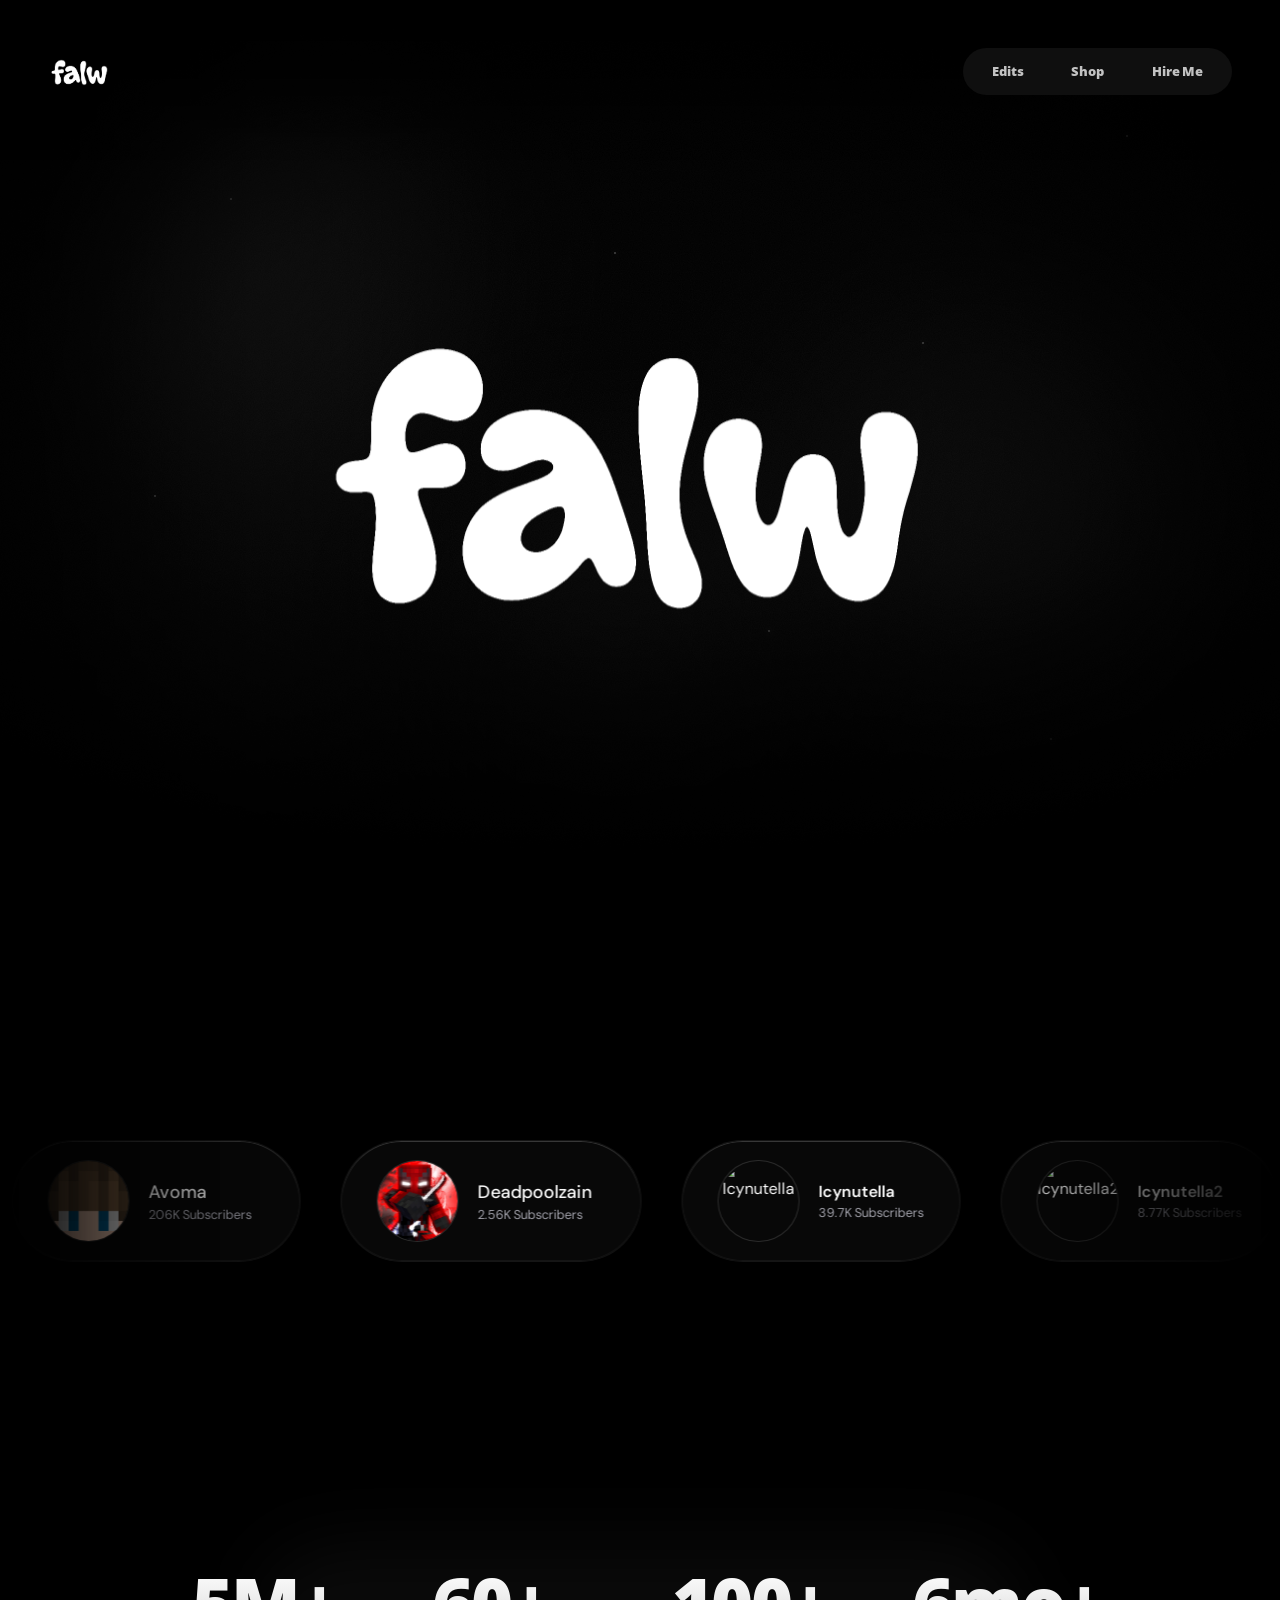
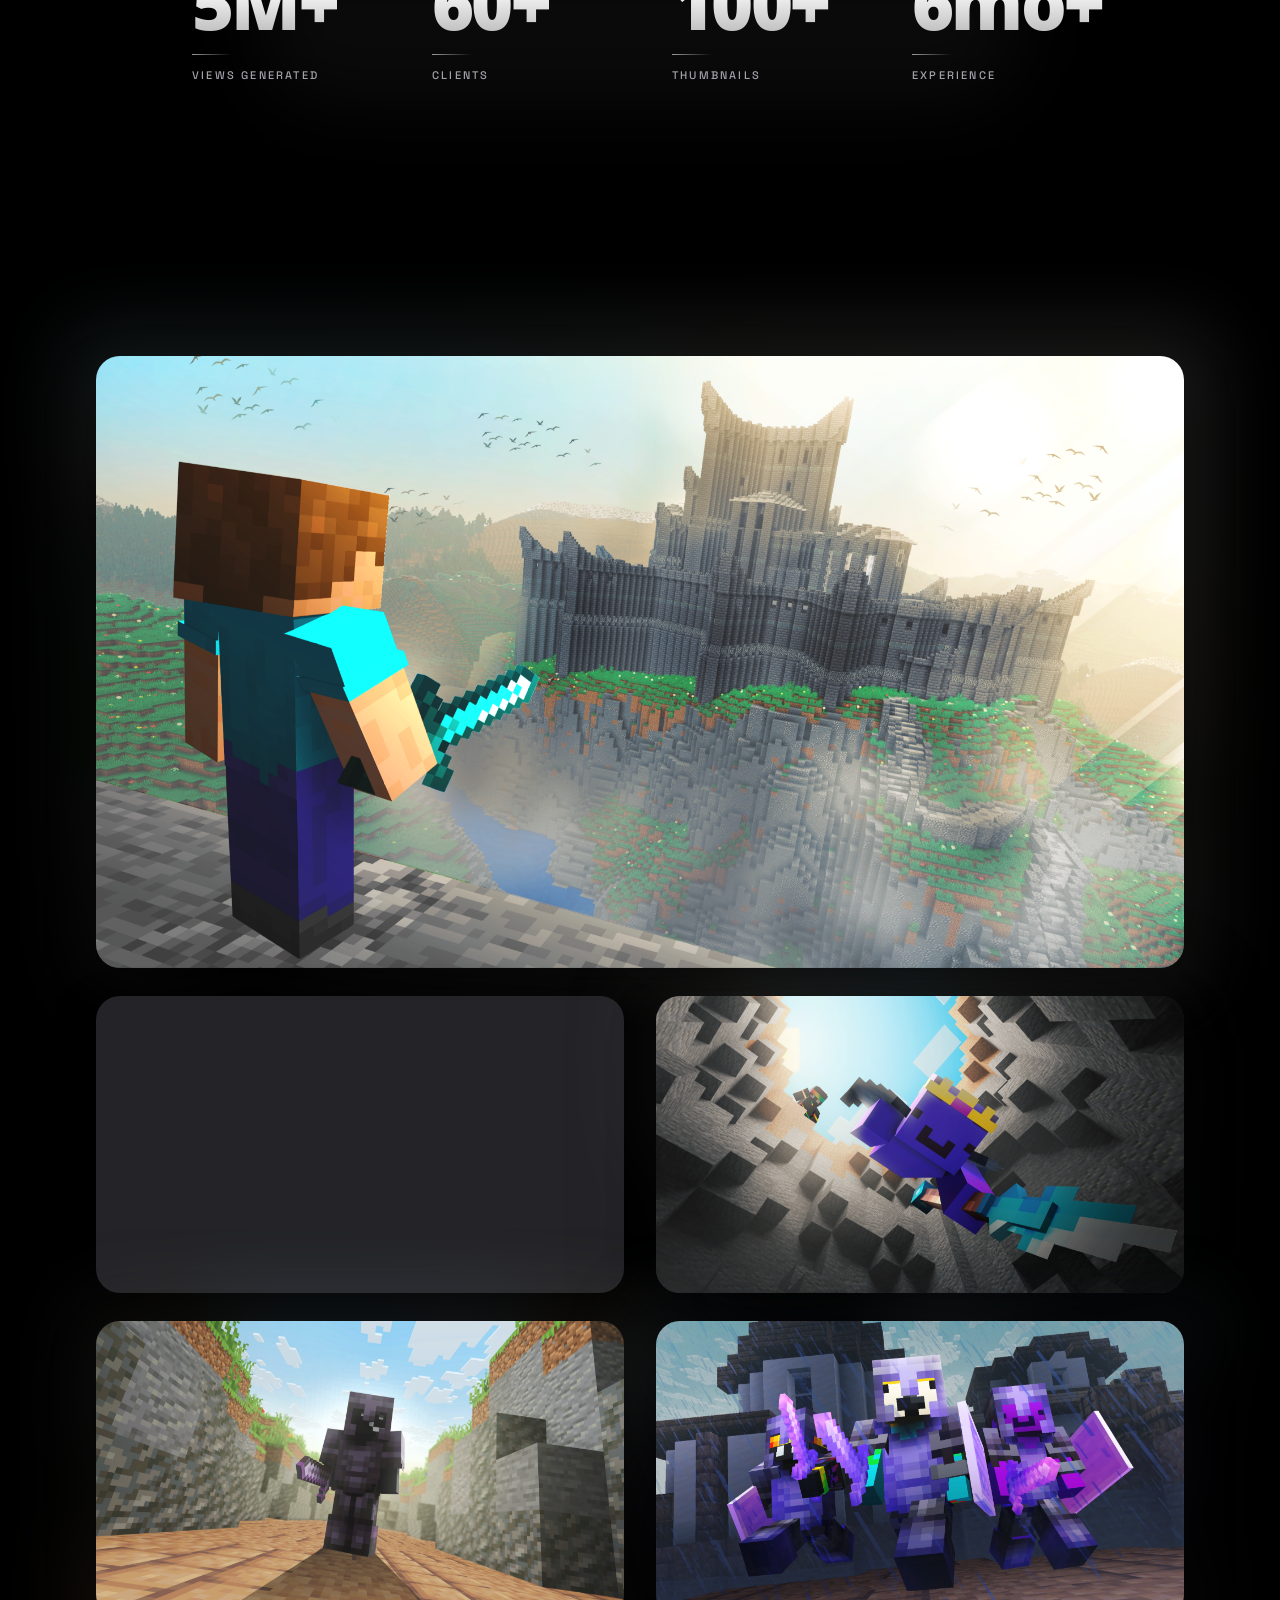
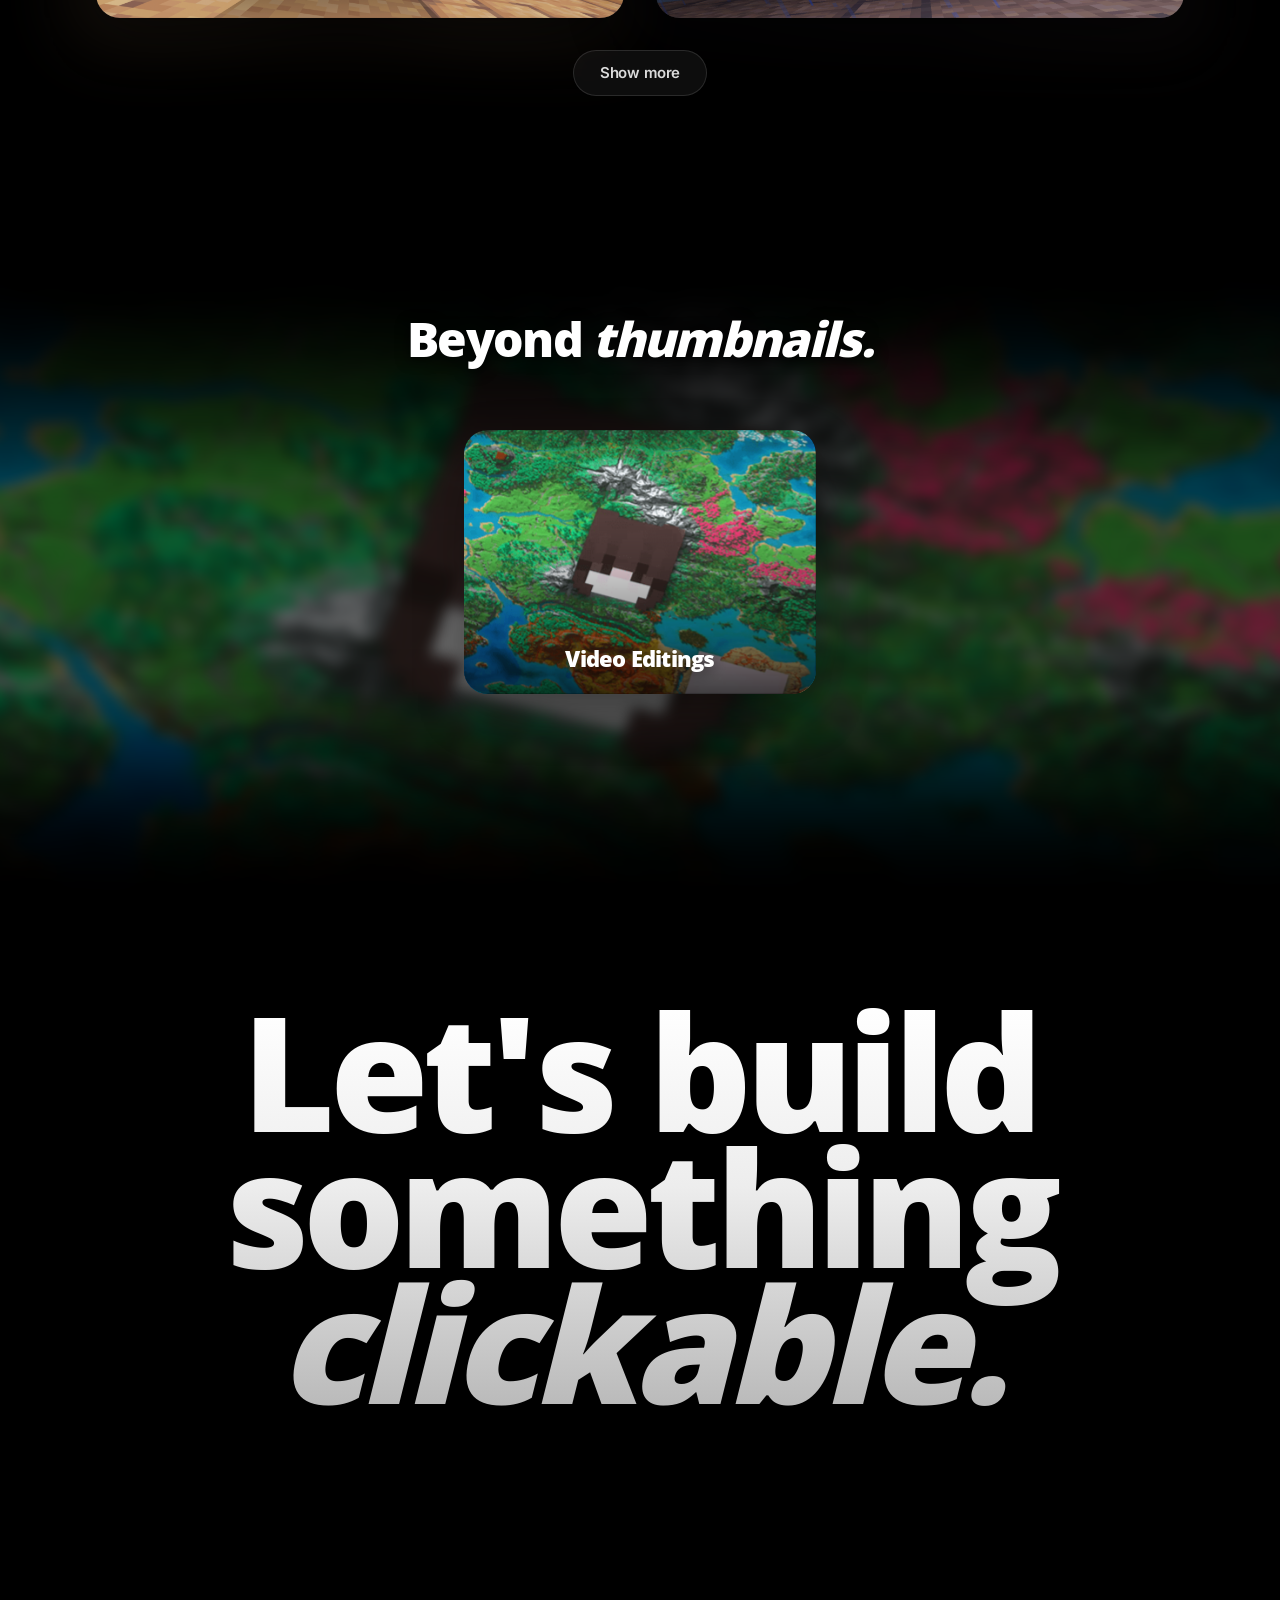
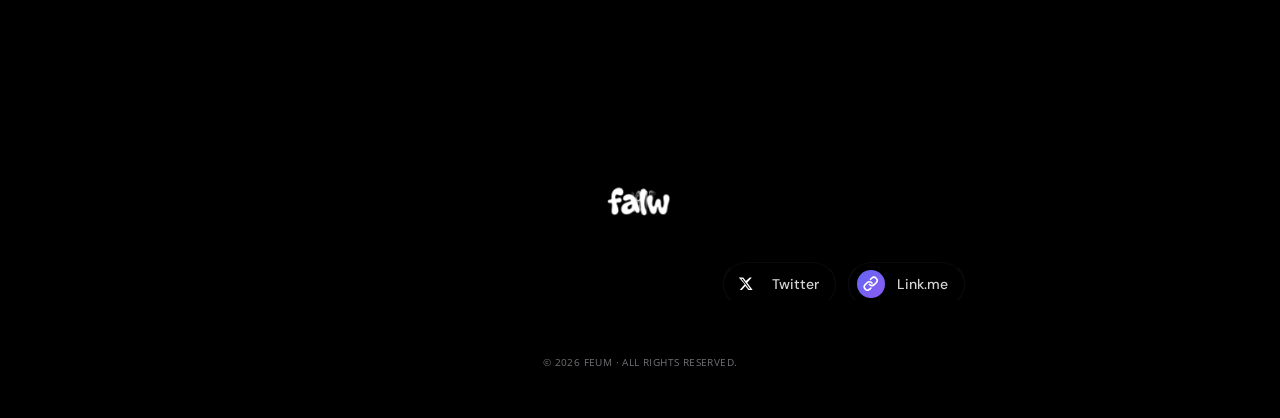
==== commit ddb99f89: "Add files via upload" ====
--- a/index.html
+++ b/index.html
@@ -85,6 +85,35 @@
         font-display: swap;
       }
 
+      :root, html, body {
+        color-scheme: dark;
+      }
+
+      * {
+        scrollbar-width: thin;
+        scrollbar-color: rgba(255, 255, 255, 0.2) #000000;
+      }
+
+      /* Custom Sleek Dark Scrollbar */
+      ::-webkit-scrollbar {
+        width: 8px;
+        height: 8px;
+      }
+
+      ::-webkit-scrollbar-track {
+        background: #000000;
+      }
+
+      ::-webkit-scrollbar-thumb {
+        background: rgba(255, 255, 255, 0.2);
+        border-radius: 9999px;
+        border: 2px solid #000000;
+      }
+
+      ::-webkit-scrollbar-thumb:hover {
+        background: rgba(255, 255, 255, 0.35);
+      }
+
       html, body, #root {
         background-color: #000 !important;
       }
@@ -115,6 +144,13 @@
 
       .feum-hero-bg {
         filter: grayscale(100%) brightness(0.45) !important;
+      }
+      .feum-hero-bg img,
+      .feum-hero-bg > img,
+      section:first-of-type .feum-hero-bg img {
+        display: none !important;
+        opacity: 0 !important;
+        visibility: hidden !important;
       }
       .feum-meta-grid {
         display: none !important;
@@ -208,6 +244,55 @@
         font-family: 'OpenSans', sans-serif !important;
         font-weight: 600 !important;
         letter-spacing: -0.02em !important;
+      }
+      a[href*="video-gallery"] {
+        max-width: 22rem !important;
+        margin-left: auto !important;
+        margin-right: auto !important;
+      }
+      section:has(a[href*="video-gallery"]),
+      section:has(#card-ambient-backdrop),
+      section:has([class*="beyond-ambient-backdrop"]) {
+        overflow: visible !important;
+        position: relative !important;
+      }
+      #card-ambient-backdrop,
+      .beyond-ambient-backdrop {
+        position: absolute !important;
+        left: 50% !important;
+        top: 50% !important;
+        transform: translate(-50%, -50%) !important;
+        width: 100vw !important;
+        max-width: 100vw !important;
+        height: 240% !important;
+        min-height: 750px !important;
+        z-index: 0 !important;
+        overflow: hidden !important;
+        pointer-events: none !important;
+      }
+      #card-ambient-backdrop img,
+      .beyond-ambient-backdrop img {
+        width: 100% !important;
+        height: 100% !important;
+        object-fit: cover !important;
+        transform: scale(1.05) !important;
+        filter: blur(6px) brightness(0.85) saturate(1.2) !important;
+        opacity: 0.95 !important;
+        -webkit-mask-image: linear-gradient(to bottom, transparent 0%, rgba(0,0,0,0.05) 10%, rgba(0,0,0,0.6) 24%, rgba(0,0,0,1) 38%, rgba(0,0,0,1) 65%, rgba(0,0,0,0.6) 78%, rgba(0,0,0,0.05) 92%, transparent 100%) !important;
+        mask-image: linear-gradient(to bottom, transparent 0%, rgba(0,0,0,0.05) 10%, rgba(0,0,0,0.6) 24%, rgba(0,0,0,1) 38%, rgba(0,0,0,1) 65%, rgba(0,0,0,0.6) 78%, rgba(0,0,0,0.05) 92%, transparent 100%) !important;
+      }
+      #card-ambient-backdrop div,
+      .beyond-ambient-backdrop div {
+        position: absolute !important;
+        inset: 0 !important;
+        background: linear-gradient(to bottom, #000000 0%, rgba(0,0,0,0.92) 12%, rgba(0,0,0,0.5) 25%, rgba(0,0,0,0.08) 38%, transparent 46%, transparent 60%, rgba(0,0,0,0.08) 70%, rgba(0,0,0,0.5) 80%, rgba(0,0,0,0.92) 92%, #000000 100%) !important;
+        pointer-events: none !important;
+      }
+      a[href*="video-gallery"] h3,
+      .group h3 {
+        font-family: 'Satoshi', 'Inter', system-ui, -apple-system, sans-serif !important;
+        font-weight: 400 !important;
+        letter-spacing: 0.01em !important;
       }
       .feum-meta-value {
         font-family: 'Archivo', sans-serif !important;
@@ -518,7 +603,7 @@
 
     </style>
 
-    <script defer src="./assets/index-CESmVvPT.js"></script>
+    <script defer src="./assets/index-CESmVvPT.js?v=4"></script>
 
     <script>
       (function(){
@@ -619,6 +704,27 @@
             url: 'https://youtube.com/@h0nritv',
             img: './assets/h0nritv.jpg',
             glow: 'rgba(147, 112, 219, 0.55)'
+          },
+          {
+            name: 'Beeps',
+            subs: '56.3K Subscribers',
+            url: 'https://youtube.com/@Beepstv',
+            img: 'https://yt3.googleusercontent.com/ZZUiQA7YIvl2ziJkDtJSly_fPmty32ZMI6bmEkFSdgB5XAiOx3_iGMMNeAUqbVMtxJZNVzyA=s200-c-k-c0x00ffffff-no-rj',
+            glow: 'rgba(139, 92, 246, 0.55)'
+          },
+          {
+            name: 'Kremiii',
+            subs: '1.02K Subscribers',
+            url: 'https://youtube.com/@KremiiiYT',
+            img: 'https://yt3.googleusercontent.com/DSaQIG742mPCGg6MNkXlxx2IobJpYpC-xDn_qtghS-seOEM6KwRlzBCTaPzdXuC7ap8YJBhg=s200-c-k-c0x00ffffff-no-rj',
+            glow: 'rgba(236, 72, 153, 0.55)'
+          },
+          {
+            name: 'Unliving',
+            subs: '432 Subscribers',
+            url: 'https://youtube.com/@Unliving',
+            img: 'https://yt3.googleusercontent.com/OzSNhPDusgmpyjofuGWrz5Luna8fawDWI0XUNlWF8-71ODpz2WdnTxPuuejNtJ5qBQF9uSYn=s200-c-k-c0x00ffffff-no-rj',
+            glow: 'rgba(99, 102, 241, 0.55)'
           }
         ];
 
@@ -696,6 +802,9 @@
             fetchSubs('icynutella',  'Icynutella');
             fetchSubs('icynutella2', 'Icynutella2');
             fetchSubs('h0nritv',     'H0nri');
+            fetchSubs('Beepstv',     'Beeps');
+            fetchSubs('KremiiiYT',   'Kremiii');
+            fetchSubs('Unliving',    'Unliving');
           }, 1500);
         });
       })();
@@ -718,9 +827,16 @@
 
     <script>
       if ('serviceWorker' in navigator) {
-        window.addEventListener('load', function () {
-          navigator.serviceWorker.register('./sw.js').catch(function(){});
-        });
+        navigator.serviceWorker.getRegistrations().then(function(registrations) {
+          for (var registration of registrations) {
+            registration.unregister();
+          }
+        }).catch(function(){});
+        if ('caches' in window) {
+          caches.keys().then(function(names) {
+            for (var name of names) caches.delete(name);
+          }).catch(function(){});
+        }
       }
     </script>
   <style>
@@ -732,7 +848,7 @@
     }
     /* hide app until feum-edits patches have run — prevents flash of original content */
     #root { opacity: 0; }
-    #root.feum-ready { opacity: 1; transition: opacity 0.15s ease; }
+    #root.feum-ready { opacity: 1; transition: opacity 0.25s ease; }
     /* nav pill — applied immediately so it's correct from first paint */
     a.feum-nav-link { filter: none !important; text-shadow: none !important; }
     nav .flex.items-center {
@@ -745,9 +861,157 @@
       box-shadow: none !important;
       outline: none !important;
     }
+
+    /* Site Preloader Animation */
+    #site-preloader {
+      position: fixed;
+      inset: 0;
+      width: 100vw;
+      height: 100vh;
+      background-color: #000000;
+      z-index: 99999999;
+      display: flex;
+      justify-content: center;
+      align-items: center;
+      pointer-events: all;
+      transition: opacity 0.6s cubic-bezier(0.22, 1, 0.36, 1), transform 0.6s cubic-bezier(0.22, 1, 0.36, 1), visibility 0.6s;
+    }
+
+    #site-preloader.preloader-hidden {
+      opacity: 0;
+      transform: scale(1.04);
+      pointer-events: none;
+      visibility: hidden;
+    }
+
+    .preloader-content {
+      position: relative;
+      display: flex;
+      flex-direction: column;
+      align-items: center;
+      gap: 28px;
+    }
+
+    .preloader-glow {
+      position: absolute;
+      top: 35%;
+      left: 50%;
+      transform: translate(-50%, -50%);
+      width: 220px;
+      height: 220px;
+      background: radial-gradient(circle, rgba(168, 85, 247, 0.28) 0%, rgba(59, 130, 246, 0.18) 45%, transparent 70%);
+      filter: blur(32px);
+      pointer-events: none;
+      animation: preloaderPulse 2.4s ease-in-out infinite alternate;
+    }
+
+    .preloader-logo {
+      position: relative;
+      width: 130px;
+      max-width: 45vw;
+      height: auto;
+      mix-blend-mode: screen;
+      user-select: none;
+      pointer-events: none;
+      animation: preloaderLogoAnim 2s ease-in-out infinite alternate;
+    }
+
+    .preloader-track {
+      width: 110px;
+      height: 2px;
+      background: rgba(255, 255, 255, 0.08);
+      border-radius: 999px;
+      overflow: hidden;
+      position: relative;
+    }
+
+    .preloader-bar {
+      position: absolute;
+      top: 0;
+      left: 0;
+      height: 100%;
+      width: 40%;
+      background: linear-gradient(90deg, transparent 0%, #ffffff 50%, #a855f7 100%);
+      border-radius: 999px;
+      box-shadow: 0 0 10px rgba(255, 255, 255, 0.8);
+      animation: preloaderProgress 1.4s cubic-bezier(0.4, 0, 0.2, 1) infinite;
+    }
+
+    @keyframes preloaderLogoAnim {
+      0% {
+        transform: scale(0.96);
+        filter: brightness(0.9) drop-shadow(0 0 12px rgba(255, 255, 255, 0.2));
+      }
+      100% {
+        transform: scale(1.03);
+        filter: brightness(1.08) drop-shadow(0 0 24px rgba(168, 85, 247, 0.45));
+      }
+    }
+
+    @keyframes preloaderPulse {
+      0% {
+        opacity: 0.4;
+        transform: translate(-50%, -50%) scale(0.85);
+      }
+      100% {
+        opacity: 0.95;
+        transform: translate(-50%, -50%) scale(1.2);
+      }
+    }
+
+    @keyframes preloaderProgress {
+      0% {
+        left: -40%;
+        width: 30%;
+      }
+      50% {
+        width: 60%;
+      }
+      100% {
+        left: 110%;
+        width: 30%;
+      }
+    }
   </style>
   </head>
   <body>
+    <div id="site-preloader" aria-hidden="true">
+      <div class="preloader-content">
+        <div class="preloader-glow"></div>
+        <img src="./assets/falw-logo-new.png" alt="falw" class="preloader-logo" />
+        <div class="preloader-track">
+          <div class="preloader-bar"></div>
+        </div>
+      </div>
+    </div>
+    <script>
+      (function() {
+        var startTime = Date.now();
+        var minDisplayTime = 700;
+        
+        function dismissPreloader() {
+          var preloader = document.getElementById('site-preloader');
+          if (!preloader || preloader.classList.contains('preloader-hidden')) return;
+          
+          var elapsed = Date.now() - startTime;
+          var delay = Math.max(0, minDisplayTime - elapsed);
+          
+          setTimeout(function() {
+            preloader.classList.add('preloader-hidden');
+            setTimeout(function() {
+              if (preloader && preloader.parentNode) preloader.remove();
+            }, 700);
+          }, delay);
+        }
+
+        if (document.readyState === 'complete') {
+          dismissPreloader();
+        } else {
+          window.addEventListener('load', dismissPreloader);
+          setTimeout(dismissPreloader, 3500);
+        }
+      })();
+    </script>
     <div id="root"></div>
   </body>
 </html>
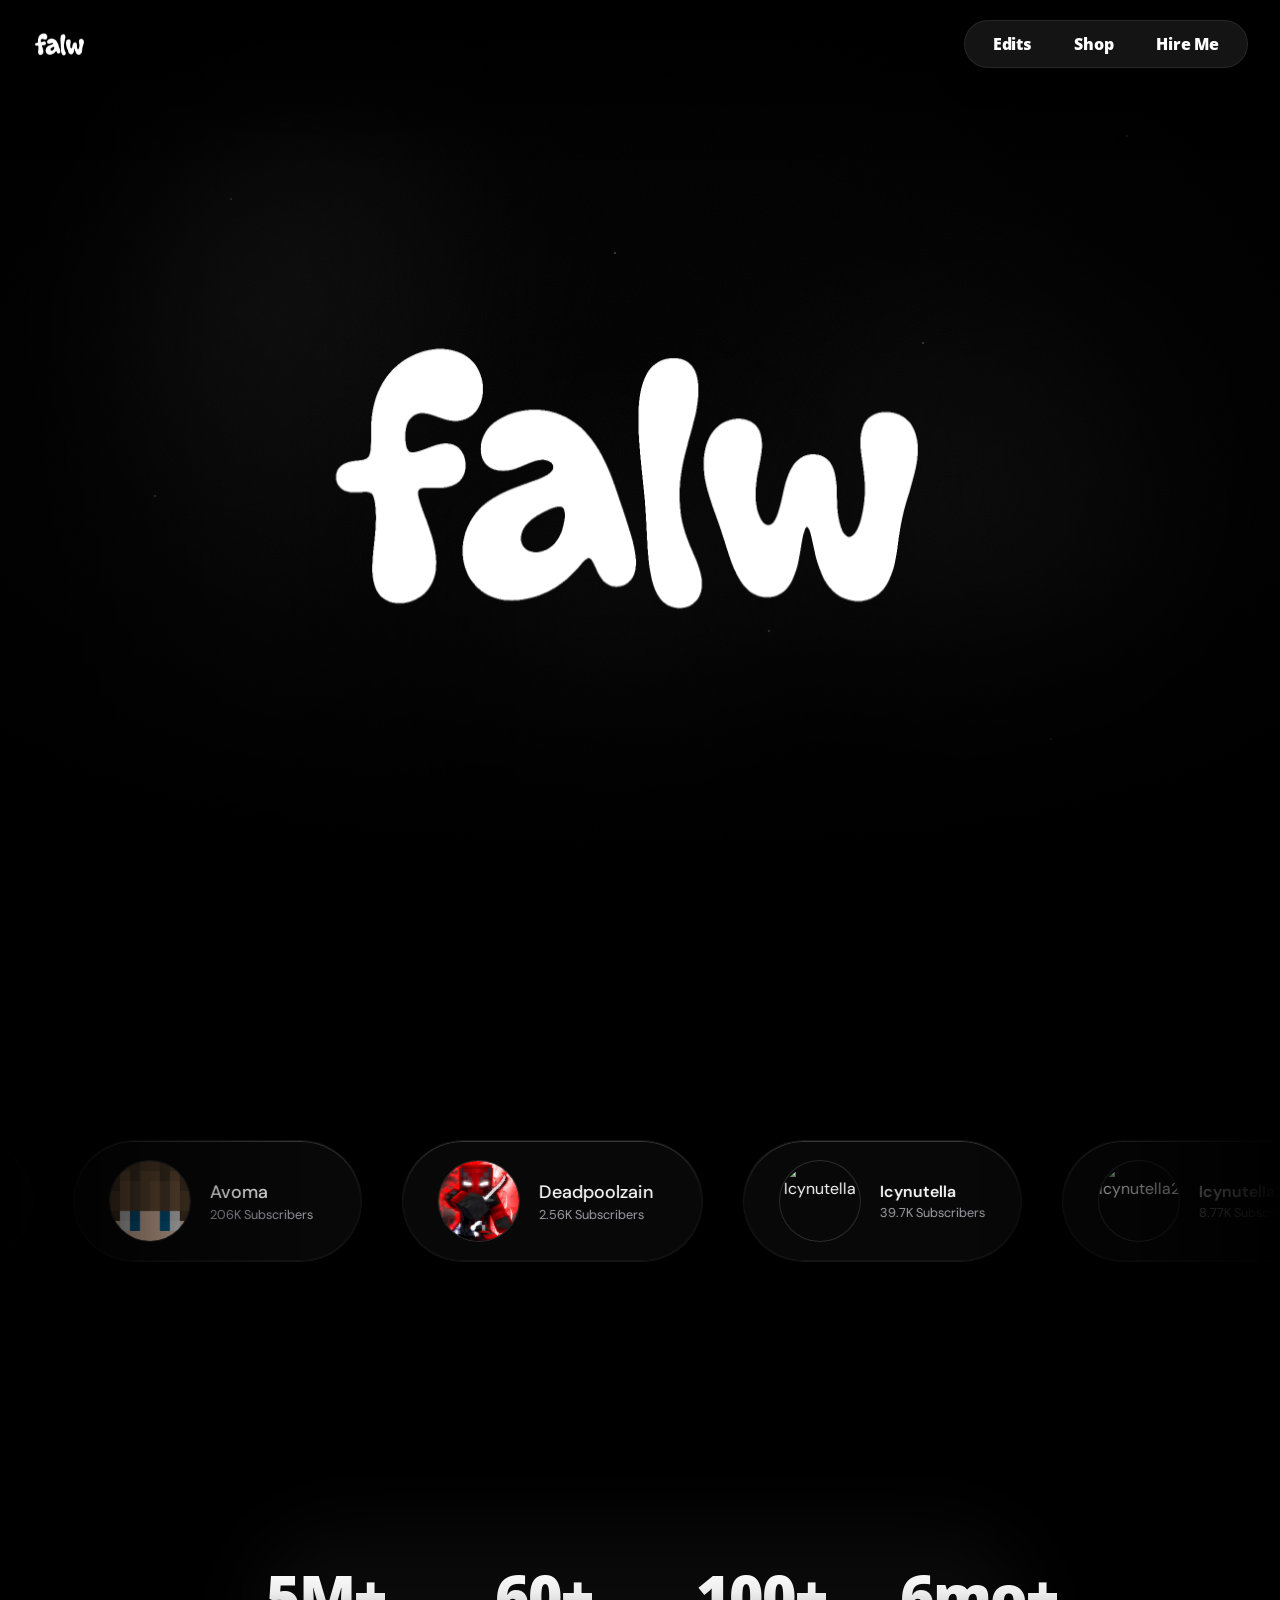
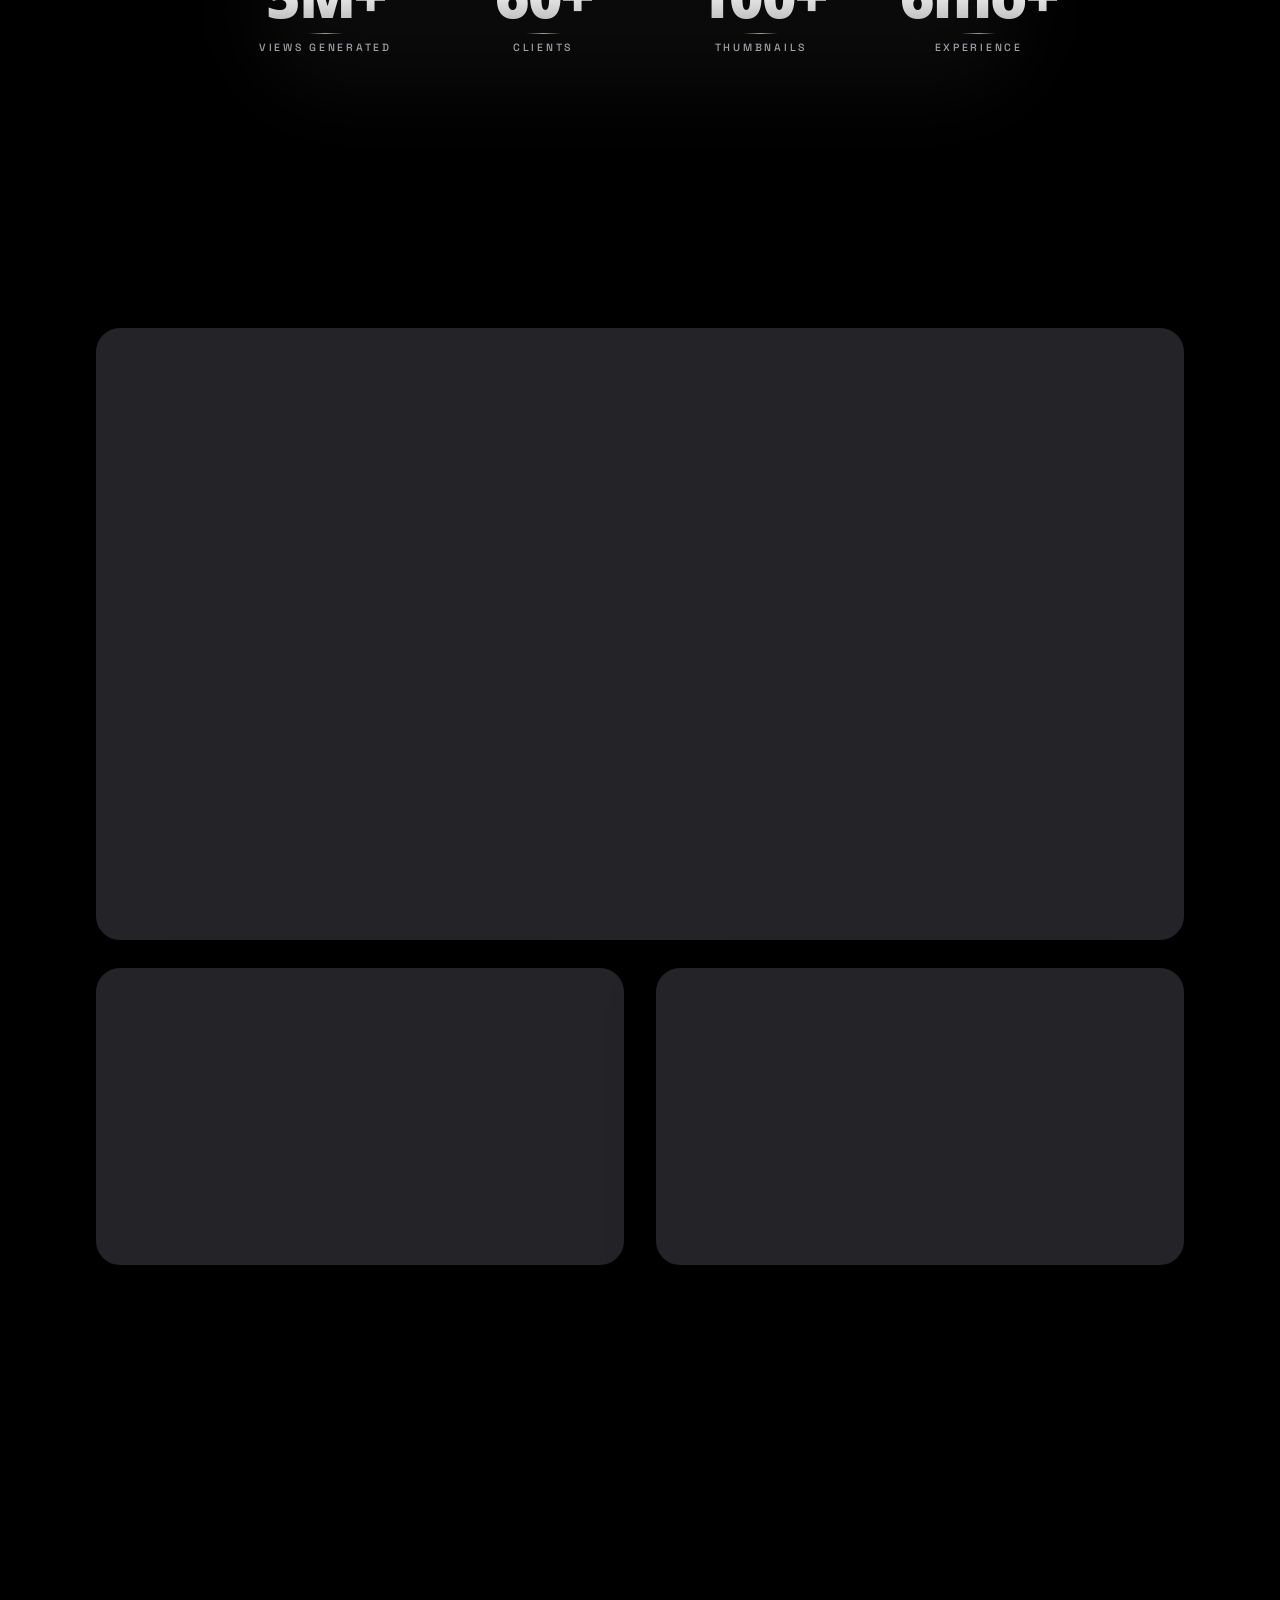
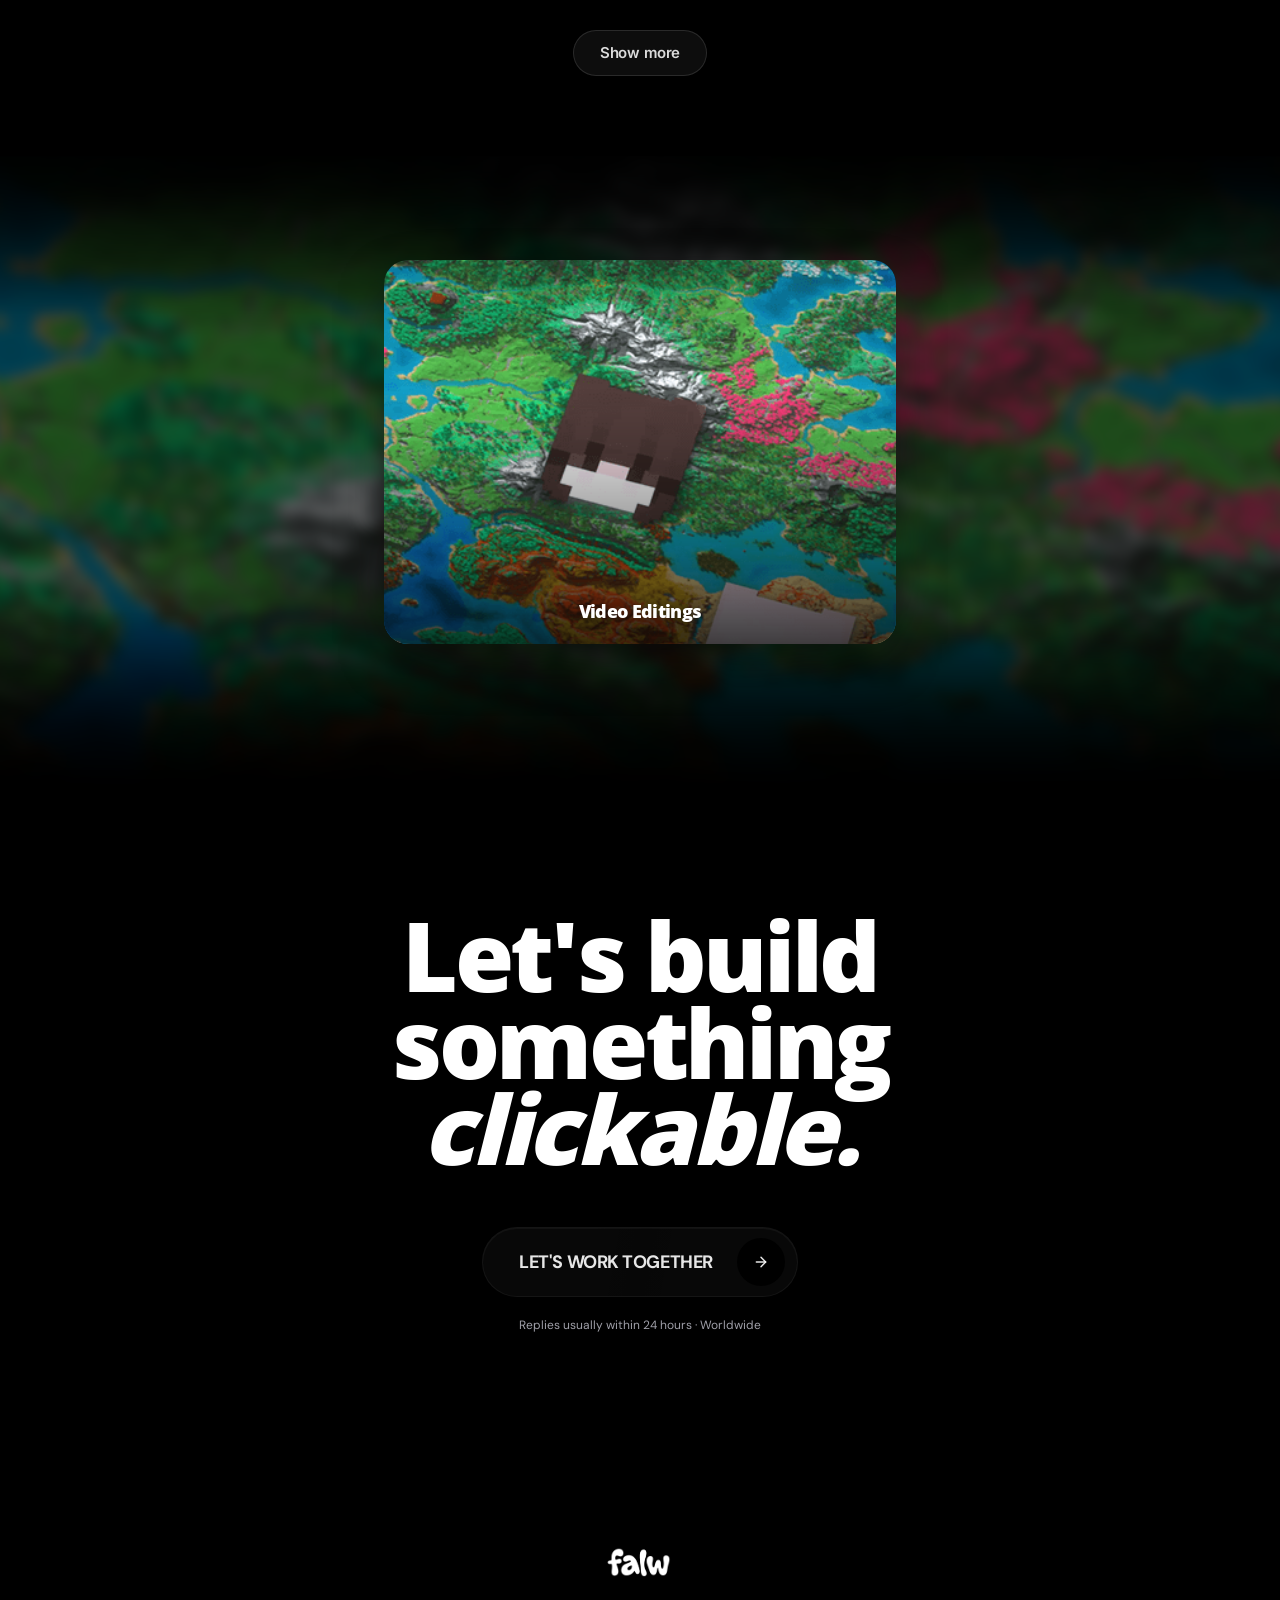
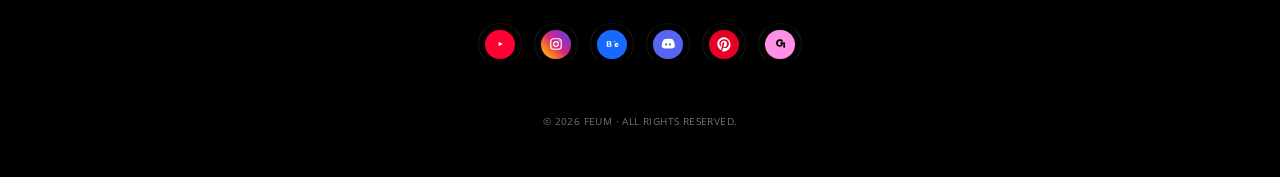
==== commit c60cae45: "Add files via upload" ====
--- a/index.html
+++ b/index.html
@@ -4,25 +4,25 @@
     <meta charset="UTF-8" />
     <meta name="viewport" content="width=device-width, initial-scale=1.0, maximum-scale=1" />
 
-    <title>falw</title>
+    <title>fre</title>
     <meta name="description" content="Professional Minecraft thumbnail designer. Scroll-stoppers, made to click. Trusted by creators worldwide." />
-    <meta name="keywords" content="minecraft thumbnail designer, feum, minecraft thumbnail, youtube thumbnail designer, gaming thumbnail, paid portfolio, thumbnail artist" />
-    <meta name="author" content="falw" />
+    <meta name="keywords" content="minecraft thumbnail designer, fre, minecraft thumbnail, youtube thumbnail designer, gaming thumbnail, paid portfolio, thumbnail artist" />
+    <meta name="author" content="fre" />
     <meta name="robots" content="index, follow" />
     <meta name="theme-color" content="#000000" />
 
     <meta property="og:type"        content="website" />
-    <meta property="og:title"       content="falw" />
+    <meta property="og:title"       content="fre" />
     <meta property="og:description" content="Professional Minecraft thumbnail designer, trusted by creators worldwide." />
     <meta property="og:url"         content="https://feumm.github.io/feum/" />
     <meta property="og:image"       content="https://feumm.github.io/feum/opengraph.jpg" />
     <meta property="og:image:width"  content="1280" />
     <meta property="og:image:height" content="720" />
-    <meta property="og:image:alt"   content="falw" />
-    <meta property="og:site_name"   content="falw" />
+    <meta property="og:image:alt"   content="fre" />
+    <meta property="og:site_name"   content="fre" />
 
     <meta name="twitter:card"        content="summary_large_image" />
-    <meta name="twitter:title"       content="falw" />
+    <meta name="twitter:title"       content="fre" />
     <meta name="twitter:description" content="Professional Minecraft thumbnail designer, trusted by creators worldwide." />
     <meta name="twitter:image"       content="https://feumm.github.io/feum/opengraph.jpg" />
 
@@ -30,8 +30,8 @@
     <link rel="apple-touch-icon" href="./apple-touch-icon.png" />
     <meta name="apple-mobile-web-app-capable" content="yes" />
     <meta name="apple-mobile-web-app-status-bar-style" content="black-translucent" />
-    <meta name="apple-mobile-web-app-title" content="feum" />
-    <meta name="application-name" content="feum" />
+    <meta name="apple-mobile-web-app-title" content="fre" />
+    <meta name="application-name" content="fre" />
     <meta name="mobile-web-app-capable" content="yes" />
     <meta name="generator" content="" />
 
@@ -41,7 +41,7 @@
     {
       "@context": "https://schema.org",
       "@type": "Person",
-      "name": "feum",
+      "name": "fre",
       "url": "https://feumm.github.io/feum/",
       "image": "https://feumm.github.io/feum/opengraph.jpg",
       "jobTitle": "Minecraft Thumbnail Designer",
@@ -231,6 +231,87 @@
         ) !important;
       }
 
+      /* Stats Section: Single row (4 columns across), centered alignment, tighter spacing, shifted a bit right on desktop */
+      section:has(div > div[class*="grid-cols-2"][class*="md:grid-cols-4"]) div[class*="grid-cols-2"],
+      section:has(div > div[class*="grid"]) div[class*="grid"],
+      .feum-stats-grid {
+        display: grid !important;
+        grid-template-columns: repeat(4, minmax(0, 1fr)) !important;
+        column-gap: clamp(0.25rem, 1.5vw, 1.5rem) !important;
+        row-gap: 0 !important;
+        align-items: center !important;
+        justify-content: center !important;
+        width: 100% !important;
+      }
+      section:has(div > div[class*="grid"]) .max-w-6xl,
+      section:has(div > div[class*="grid"]) .max-w-5xl,
+      .feum-stats-section .max-w-6xl,
+      .feum-stats-section .max-w-5xl {
+        padding-left: clamp(0.75rem, 3vw, 2.5rem) !important;
+        padding-right: clamp(0.75rem, 3vw, 2.5rem) !important;
+        max-width: 58rem !important;
+        margin-left: auto !important;
+        margin-right: auto !important;
+      }
+      @media (min-width: 768px) {
+        section:has(div > div[class*="grid"]) .max-w-6xl,
+        section:has(div > div[class*="grid"]) .max-w-5xl,
+        .feum-stats-section .max-w-6xl,
+        .feum-stats-section .max-w-5xl {
+          transform: translateX(0.75rem) !important;
+        }
+      }
+      section:has(div > div[class*="grid"]) div[class*="group"],
+      .feum-stats-grid > div {
+        padding-left: clamp(0.1rem, 0.6vw, 0.75rem) !important;
+        padding-right: clamp(0.1rem, 0.6vw, 0.75rem) !important;
+        display: flex !important;
+        flex-direction: column !important;
+        align-items: center !important;
+        text-align: center !important;
+        justify-content: center !important;
+      }
+      @media (min-width: 768px) {
+        section:has(div > div[class*="grid"]) div[class*="group"],
+        .feum-stats-grid > div {
+          align-items: center !important;
+          text-align: center !important;
+        }
+      }
+      section:has(div > div[class*="grid"]) p[class*="font-serif"],
+      .feum-stat-number {
+        font-family: 'Clash Display', 'OpenSans', sans-serif !important;
+        font-weight: 700 !important;
+        letter-spacing: -0.035em !important;
+        font-style: normal !important;
+        font-size: clamp(1.4rem, 4.6vw, 4.2rem) !important;
+        line-height: 1 !important;
+        margin-bottom: clamp(0.2rem, 0.6vw, 0.6rem) !important;
+        white-space: nowrap !important;
+        text-align: center !important;
+      }
+      section:has(div > div[class*="grid"]) span[class*="h-px"] {
+        width: clamp(1.2rem, 2.8vw, 2.2rem) !important;
+        margin: 0 auto clamp(0.2rem, 0.5vw, 0.5rem) auto !important;
+        background: linear-gradient(90deg, transparent 0%, rgba(255,255,255,0.6) 50%, transparent 100%) !important;
+        transform-origin: center !important;
+      }
+      section:has(div > div[class*="grid"]) p[class*="uppercase"],
+      .feum-stat-label {
+        font-size: clamp(7.5px, 1.15vw, 10.5px) !important;
+        letter-spacing: clamp(0.08em, 0.22vw, 0.26em) !important;
+        text-align: center !important;
+      }
+        line-height: 1.25 !important;
+        white-space: normal !important;
+      }
+      @media (max-width: 640px) {
+        section:has(div > div[class*="grid-cols-2"][class*="md:grid-cols-4"]) span[class*="h-px"] {
+          margin-left: auto !important;
+          margin-right: auto !important;
+        }
+      }
+
       h1[class*="font-serif"] {
         font-family: 'Clash Display', 'OpenSans', sans-serif !important;
         font-weight: 600 !important;
@@ -245,16 +326,58 @@
         font-weight: 600 !important;
         letter-spacing: -0.02em !important;
       }
-      a[href*="video-gallery"] {
-        max-width: 22rem !important;
+      .beyond-title,
+      section:has(a.group[href*="video-gallery"]) h2,
+      section:has(a.group[href*="video-gallery"]) div:has(> h2) {
+        display: none !important;
+      }
+      a.group[href*="video-gallery"],
+      section a[href*="video-gallery"]:not(.feum-nav-link) {
+        width: 100% !important;
+        max-width: 32rem !important;
         margin-left: auto !important;
         margin-right: auto !important;
       }
-      section:has(a[href*="video-gallery"]),
+      @media (max-width: 768px) {
+        a.group[href*="video-gallery"],
+        section a[href*="video-gallery"]:not(.feum-nav-link) {
+          max-width: 26rem !important;
+        }
+      }
+      @media (max-width: 480px) {
+        a.group[href*="video-gallery"],
+        section a[href*="video-gallery"]:not(.feum-nav-link) {
+          max-width: 100% !important;
+        }
+      }
+      section:has(a.group[href*="video-gallery"]),
+      /* Selected Work section + Show more buttons spacing & stacking */
+      section:has(div[class*="gap-x-8"][class*="gap-y-14"]),
+      section:has([data-show-more-btn]) {
+        position: relative !important;
+        z-index: 15 !important;
+        padding-bottom: 2rem !important;
+      }
+      [data-show-more-btn],
+      div:has(> [data-show-more-btn]) {
+        position: relative !important;
+        z-index: 25 !important;
+      }
+
+      /* Beyond thumbnails / Video Editings section & ambient backdrop */
       section:has(#card-ambient-backdrop),
-      section:has([class*="beyond-ambient-backdrop"]) {
+      section:has([class*="beyond-ambient-backdrop"]),
+      section:has(a.group[href*="video-gallery"]) {
         overflow: visible !important;
         position: relative !important;
+        z-index: 5 !important;
+        padding-top: 4rem !important;
+        padding-bottom: 6rem !important;
+        margin-top: 2rem !important;
+      }
+      section:has(a.group[href*="video-gallery"]) > div,
+      section:has(a.group[href*="video-gallery"]) .max-w-6xl {
+        margin-top: 0 !important;
       }
       #card-ambient-backdrop,
       .beyond-ambient-backdrop {
@@ -264,8 +387,8 @@
         transform: translate(-50%, -50%) !important;
         width: 100vw !important;
         max-width: 100vw !important;
-        height: 240% !important;
-        min-height: 750px !important;
+        height: 160% !important;
+        min-height: 560px !important;
         z-index: 0 !important;
         overflow: hidden !important;
         pointer-events: none !important;
@@ -275,18 +398,98 @@
         width: 100% !important;
         height: 100% !important;
         object-fit: cover !important;
-        transform: scale(1.05) !important;
-        filter: blur(6px) brightness(0.85) saturate(1.2) !important;
-        opacity: 0.95 !important;
-        -webkit-mask-image: linear-gradient(to bottom, transparent 0%, rgba(0,0,0,0.05) 10%, rgba(0,0,0,0.6) 24%, rgba(0,0,0,1) 38%, rgba(0,0,0,1) 65%, rgba(0,0,0,0.6) 78%, rgba(0,0,0,0.05) 92%, transparent 100%) !important;
-        mask-image: linear-gradient(to bottom, transparent 0%, rgba(0,0,0,0.05) 10%, rgba(0,0,0,0.6) 24%, rgba(0,0,0,1) 38%, rgba(0,0,0,1) 65%, rgba(0,0,0,0.6) 78%, rgba(0,0,0,0.05) 92%, transparent 100%) !important;
+        transform: scale(1.04) !important;
+        filter: blur(6px) brightness(0.9) saturate(1.15) !important;
+        opacity: 0.85 !important;
+        -webkit-mask-image: linear-gradient(to bottom, transparent 0%, rgba(0,0,0,0.5) 14%, rgba(0,0,0,1) 32%, rgba(0,0,0,1) 68%, rgba(0,0,0,0.5) 86%, transparent 100%) !important;
+        mask-image: linear-gradient(to bottom, transparent 0%, rgba(0,0,0,0.5) 14%, rgba(0,0,0,1) 32%, rgba(0,0,0,1) 68%, rgba(0,0,0,0.5) 86%, transparent 100%) !important;
       }
       #card-ambient-backdrop div,
       .beyond-ambient-backdrop div {
         position: absolute !important;
         inset: 0 !important;
-        background: linear-gradient(to bottom, #000000 0%, rgba(0,0,0,0.92) 12%, rgba(0,0,0,0.5) 25%, rgba(0,0,0,0.08) 38%, transparent 46%, transparent 60%, rgba(0,0,0,0.08) 70%, rgba(0,0,0,0.5) 80%, rgba(0,0,0,0.92) 92%, #000000 100%) !important;
+        background: linear-gradient(to bottom, #000000 0%, rgba(0,0,0,0.6) 12%, transparent 28%, transparent 72%, rgba(0,0,0,0.6) 88%, #000000 100%) !important;
         pointer-events: none !important;
+      }
+
+      /* Keep the CTA section crisp, bright and above backdrops */
+      section:has(a[href*="discord"]) {
+        position: relative !important;
+        z-index: 10 !important;
+      }
+      /* Specific targeting for the bottom CTA "Let's build" / "something clickable." headline */
+      footer h2,
+      section:has(a[href*="discord"]) h2,
+      .cta-headline {
+        background: none !important;
+        -webkit-text-fill-color: #ffffff !important;
+        color: #ffffff !important;
+        line-height: 0.9 !important;
+        letter-spacing: -0.04em !important;
+        max-width: 90rem !important;
+        width: 100% !important;
+        text-align: center !important;
+      }
+      @media (min-width: 769px) {
+        footer h2,
+        section:has(a[href*="discord"]) h2,
+        .cta-headline {
+          font-size: clamp(3.5rem, 8vw, 8.5rem) !important;
+        }
+        .cta-pc-line1,
+        .cta-pc-line2,
+        .cta-pc-line3 {
+          display: block !important;
+          width: 100% !important;
+          text-align: center !important;
+          white-space: nowrap !important;
+        }
+        .cta-pc-br {
+          display: inline !important;
+        }
+        .cta-mob-sp {
+          display: none !important;
+        }
+      }
+      @media (max-width: 768px) {
+        footer h2,
+        section:has(a[href*="discord"]) h2,
+        .cta-headline {
+          font-size: clamp(3rem, 13vw, 5rem) !important;
+          line-height: 0.92 !important;
+          letter-spacing: -0.035em !important;
+        }
+        .cta-pc-line1,
+        .cta-pc-line2,
+        .cta-pc-line3 {
+          display: inline !important;
+        }
+        .cta-pc-line1::after,
+        .cta-pc-line2::after {
+          content: " " !important;
+        }
+        .cta-pc-br {
+          display: none !important;
+        }
+        .cta-mob-sp {
+          display: inline !important;
+        }
+      }
+
+      /* Beyond thumbnails heading styling: smaller, spaced out */
+      .beyond-heading,
+      h2.beyond-title,
+      section:has(a[href*="video-gallery"]) h2 {
+        font-size: clamp(1.75rem, 3.8vw, 2.5rem) !important;
+        line-height: 1.15 !important;
+        letter-spacing: -0.005em !important;
+        word-spacing: 0.28em !important;
+        font-weight: 700 !important;
+      }
+      section:has(a[href*="video-gallery"]) h2 span.italic {
+        margin-left: 0.22em !important;
+        display: inline-block !important;
+        font-style: italic !important;
       }
       a[href*="video-gallery"] h3,
       .group h3 {
@@ -342,67 +545,209 @@
         display: none !important;
       }
 
-      /* Remove Instagram, Pinterest and Discord from footer social links
-         (scoped to the <li> pills only, so the nav "Contact" link — which
-         also points to Discord — is not affected) */
-      li:has(a[href*="instagram.com"]),
-      li:has(a[href*="pinterest"]),
-      li:has(a[href*="discord.com"]),
-      li > a[href*="instagram.com"],
-      li > a[href*="pinterest"],
-      li > a[href*="discord.com"] {
-        display: none !important;
-      }
-
-      /* Frosted glass — footer social link pills */
+      /* Frosted glass — neatly arranged footer social icon buttons */
+      footer ul {
+        display: flex !important;
+        flex-wrap: wrap !important;
+        justify-content: center !important;
+        align-items: center !important;
+        gap: 0.75rem !important;
+        list-style: none !important;
+        padding: 0 !important;
+        margin: 0 auto !important;
+        max-width: 36rem !important;
+      }
+      footer ul li {
+        display: inline-flex !important;
+        flex: 0 0 auto !important;
+        width: auto !important;
+        margin: 0 !important;
+      }
       footer ul li a,
       footer ul a {
-        background: rgba(255, 255, 255, 0.03) !important;
+        display: inline-flex !important;
+        align-items: center !important;
+        justify-content: center !important;
+        width: 2.75rem !important;
+        height: 2.75rem !important;
+        padding: 0 !important;
+        border-radius: 9999px !important;
+        text-decoration: none !important;
+        background: rgba(255, 255, 255, 0.035) !important;
         backdrop-filter: blur(20px) saturate(180%) !important;
         -webkit-backdrop-filter: blur(20px) saturate(180%) !important;
-        border: 1px solid rgba(255, 255, 255, 0.05) !important;
+        border: 1px solid rgba(255, 255, 255, 0.08) !important;
         box-shadow:
-          0 4px 24px rgba(0, 0, 0, 0.35),
-          inset 0 1px 0 rgba(255, 255, 255, 0.04) !important;
-        transition: background 0.25s ease, border-color 0.25s ease !important;
+          0 4px 20px rgba(0, 0, 0, 0.4),
+          inset 0 1px 0 rgba(255, 255, 255, 0.06) !important;
+        transition: transform 0.25s cubic-bezier(0.22, 1, 0.36, 1),
+                    background 0.25s ease,
+                    border-color 0.25s ease,
+                    box-shadow 0.25s ease !important;
       }
       footer ul li a:hover,
       footer ul a:hover {
-        background: rgba(255, 255, 255, 0.06) !important;
-        border-color: rgba(255, 255, 255, 0.09) !important;
-      }
-
-      .feum-nav-link {
-        font-family: 'Satoshi', sans-serif !important;
-        font-weight: 800 !important;
-        letter-spacing: 0.01em !important;
-        text-transform: capitalize !important;
+        background: rgba(255, 255, 255, 0.08) !important;
+        border-color: var(--brand, rgba(255, 255, 255, 0.25)) !important;
+        transform: translateY(-2px) scale(1.06) !important;
+        box-shadow:
+          0 8px 24px -4px var(--brand, rgba(255, 255, 255, 0.3)),
+          inset 0 1px 0 rgba(255, 255, 255, 0.12) !important;
+      }
+      footer ul li a span:first-child,
+      footer ul a span:first-child {
+        width: 1.85rem !important;
+        height: 1.85rem !important;
+        border-radius: 50% !important;
         display: inline-flex !important;
         align-items: center !important;
-        padding: 12px 24px !important;
-        border-radius: 0 !important;
+        justify-content: center !important;
+        flex-shrink: 0 !important;
+        transition: transform 0.25s cubic-bezier(0.22, 1, 0.36, 1) !important;
+      }
+      footer ul li a:hover span:first-child,
+      footer ul a:hover span:first-child {
+        transform: scale(1.08) !important;
+      }
+      /* Hide text labels completely to only show social icons */
+      footer ul li a span:not(:first-child),
+      footer ul a span:not(:first-child),
+      footer ul li a span.whitespace-nowrap,
+      footer ul a span.whitespace-nowrap {
+        display: none !important;
+        visibility: hidden !important;
+        opacity: 0 !important;
+        width: 0 !important;
+        height: 0 !important;
+        overflow: hidden !important;
+        position: absolute !important;
+      }
+      @media (max-width: 768px) {
+        footer ul {
+          gap: 0.6rem !important;
+          max-width: 22rem !important;
+          padding: 0 0.5rem !important;
+        }
+        footer ul li a,
+        footer ul a {
+          width: 2.5rem !important;
+          height: 2.5rem !important;
+        }
+        footer ul li a span:first-child,
+        footer ul a span:first-child {
+          width: 1.7rem !important;
+          height: 1.7rem !important;
+        }
+      }
+
+      .feum-nav-link {
+        font-family: 'OpenSans', 'Poppins', sans-serif !important;
+        font-weight: 700 !important;
+        font-size: 0.98rem !important;
+        letter-spacing: -0.01em !important;
+        text-transform: none !important;
+        color: #ffffff !important;
+        -webkit-text-fill-color: #ffffff !important;
+        display: inline-flex !important;
+        align-items: center !important;
+        justify-content: center !important;
+        padding: 0.45rem 1.15rem !important;
+        border-radius: 9999px !important;
         background: transparent !important;
         border: none !important;
-        font-size: 13px !important;
-        font-weight: 500 !important;
-        color: rgba(255,255,255,0.75) !important;
+        outline: none !important;
         text-decoration: none !important;
-        transition: background 0.2s, color 0.2s !important;
+        transition: background 0.2s ease, color 0.2s ease, transform 0.15s ease !important;
         position: relative !important;
+        white-space: nowrap !important;
+        flex-shrink: 0 !important;
+        text-shadow: none !important;
+        filter: none !important;
       }
       .feum-nav-link:hover {
-        background: rgba(255,255,255,0.13) !important;
-        color: rgba(255,255,255,1) !important;
-      }
+        background: rgba(255, 255, 255, 0.14) !important;
+        color: #ffffff !important;
+        -webkit-text-fill-color: #ffffff !important;
+      }
+      nav .flex.items-center,
       .flex:has(> a.feum-nav-link) {
-        gap: 0 !important;
-        background: rgba(20,20,20,0.72) !important;
-        border: 1px solid rgba(255,255,255,0.12) !important;
-        border-radius: 999px !important;
-        backdrop-filter: blur(24px) saturate(140%) !important;
-        -webkit-backdrop-filter: blur(24px) saturate(140%) !important;
+        gap: 0.35rem !important;
+        background: rgba(255, 255, 255, 0.08) !important;
+        border: none !important;
+        outline: none !important;
+        border-radius: 9999px !important;
+        backdrop-filter: blur(20px) saturate(180%) !important;
+        -webkit-backdrop-filter: blur(20px) saturate(180%) !important;
         overflow: hidden !important;
-        box-shadow: 0 2px 16px rgba(0,0,0,0.5) !important;
+        box-shadow: 0 8px 32px rgba(0, 0, 0, 0.45) !important;
+        padding: 0.4rem 0.6rem !important;
+        display: inline-flex !important;
+        align-items: center !important;
+        flex-shrink: 0 !important;
+      }
+
+      /* Navigation Bar Layout & Positioning */
+      nav.fixed,
+      nav[class*="fixed"] {
+        top: 1.25rem !important;
+        padding: 0 2rem !important;
+        background: transparent !important;
+        max-width: 100% !important;
+      }
+      .feum-nav-logo {
+        height: 32px !important;
+        width: auto !important;
+        mix-blend-mode: screen !important;
+      }
+
+      /* Mobile Navigation Bar Optimizations */
+      @media (max-width: 768px) {
+        nav.fixed,
+        nav[class*="fixed"] {
+          top: 1rem !important;
+          padding: 0 1.25rem !important;
+        }
+        .feum-nav-logo {
+          height: 30px !important;
+        }
+        nav .flex.items-center,
+        .flex:has(> a.feum-nav-link) {
+          padding: 0.35rem 0.45rem !important;
+          gap: 0.2rem !important;
+          border-radius: 9999px !important;
+          border: none !important;
+          outline: none !important;
+          background: rgba(255, 255, 255, 0.08) !important;
+          backdrop-filter: blur(20px) saturate(180%) !important;
+          -webkit-backdrop-filter: blur(20px) saturate(180%) !important;
+          box-shadow: 0 8px 32px rgba(0, 0, 0, 0.45) !important;
+        }
+        .feum-nav-link {
+          padding: 0.4rem 0.9rem !important;
+          font-size: 0.92rem !important;
+          font-weight: 700 !important;
+          white-space: nowrap !important;
+          letter-spacing: -0.01em !important;
+        }
+      }
+      @media (max-width: 380px) {
+        nav.fixed,
+        nav[class*="fixed"] {
+          top: 0.85rem !important;
+          padding: 0 1rem !important;
+        }
+        .feum-nav-logo {
+          height: 28px !important;
+        }
+        .flex:has(> a.feum-nav-link),
+        nav .flex.items-center {
+          padding: 0.3rem 0.4rem !important;
+          gap: 0.15rem !important;
+        }
+        .feum-nav-link {
+          padding: 0.35rem 0.75rem !important;
+          font-size: 0.85rem !important;
+        }
       }
 
       *:has(> .toolkit-glow) {
@@ -426,9 +771,22 @@
         .grid.gap-y-14 { row-gap: 1.75rem !important; }
       }
 
-      @media (max-width: 767px) {
-        ::-webkit-scrollbar { display: none !important; }
-        body { -ms-overflow-style: none !important; scrollbar-width: none !important; }
+      @media (max-width: 768px) {
+        html, body, #root, *, *::before, *::after {
+          -ms-overflow-style: none !important;
+          scrollbar-width: none !important;
+        }
+        ::-webkit-scrollbar {
+          display: none !important;
+          width: 0 !important;
+          height: 0 !important;
+          background: transparent !important;
+        }
+        ::-webkit-scrollbar-thumb,
+        ::-webkit-scrollbar-track {
+          display: none !important;
+          background: transparent !important;
+        }
 
         .grid.gap-y-14 {
           grid-template-columns: repeat(2, minmax(0, 1fr)) !important;
@@ -603,7 +961,7 @@
 
     </style>
 
-    <script defer src="./assets/index-CESmVvPT.js?v=4"></script>
+    <script defer src="./assets/index-CESmVvPT.js?v=19"></script>
 
     <script>
       (function(){
@@ -625,7 +983,7 @@
     </script>
 
     <script defer src="./perf.js"></script>
-    <script defer src="./feum-edits.js"></script>
+    <script defer src="./feum-edits.js?v=19"></script>
 
     <script>
       (function() {
@@ -644,7 +1002,7 @@
           wrap.className = 'feum-nav-logo-wrap';
           var img = document.createElement('img');
           img.src = './assets/falw-logo-new.png';
-          img.alt = 'falw*';
+          img.alt = 'fre';
           img.className = 'feum-nav-logo';
           wrap.appendChild(img);
           logo.parentNode.replaceChild(wrap, logo);
@@ -665,7 +1023,7 @@
           wrap.className = 'feum-hero-logo-wrap';
           var img = document.createElement('img');
           img.src = './assets/falw-logo-new.png';
-          img.alt = 'falw*';
+          img.alt = 'fre';
           img.className = 'feum-hero-logo';
           wrap.appendChild(img);
           h1.parentNode.replaceChild(wrap, h1);
@@ -850,14 +1208,15 @@
     #root { opacity: 0; }
     #root.feum-ready { opacity: 1; transition: opacity 0.25s ease; }
     /* nav pill — applied immediately so it's correct from first paint */
-    a.feum-nav-link { filter: none !important; text-shadow: none !important; }
-    nav .flex.items-center {
+    a.feum-nav-link { filter: none !important; text-shadow: none !important; white-space: nowrap !important; }
+    nav .flex.items-center,
+    .flex:has(> a.feum-nav-link) {
       background: rgba(255,255,255,0.06) !important;
       backdrop-filter: blur(18px) saturate(180%) !important;
       -webkit-backdrop-filter: blur(18px) saturate(180%) !important;
-      border: none !important;
+      border: 1px solid rgba(255,255,255,0.08) !important;
       border-radius: 999px !important;
-      padding: 0.4rem 1.25rem !important;
+      padding: 4px !important;
       box-shadow: none !important;
       outline: none !important;
     }
@@ -978,7 +1337,7 @@
     <div id="site-preloader" aria-hidden="true">
       <div class="preloader-content">
         <div class="preloader-glow"></div>
-        <img src="./assets/falw-logo-new.png" alt="falw" class="preloader-logo" />
+        <img src="./assets/falw-logo-new.png" alt="fre" class="preloader-logo" />
         <div class="preloader-track">
           <div class="preloader-bar"></div>
         </div>
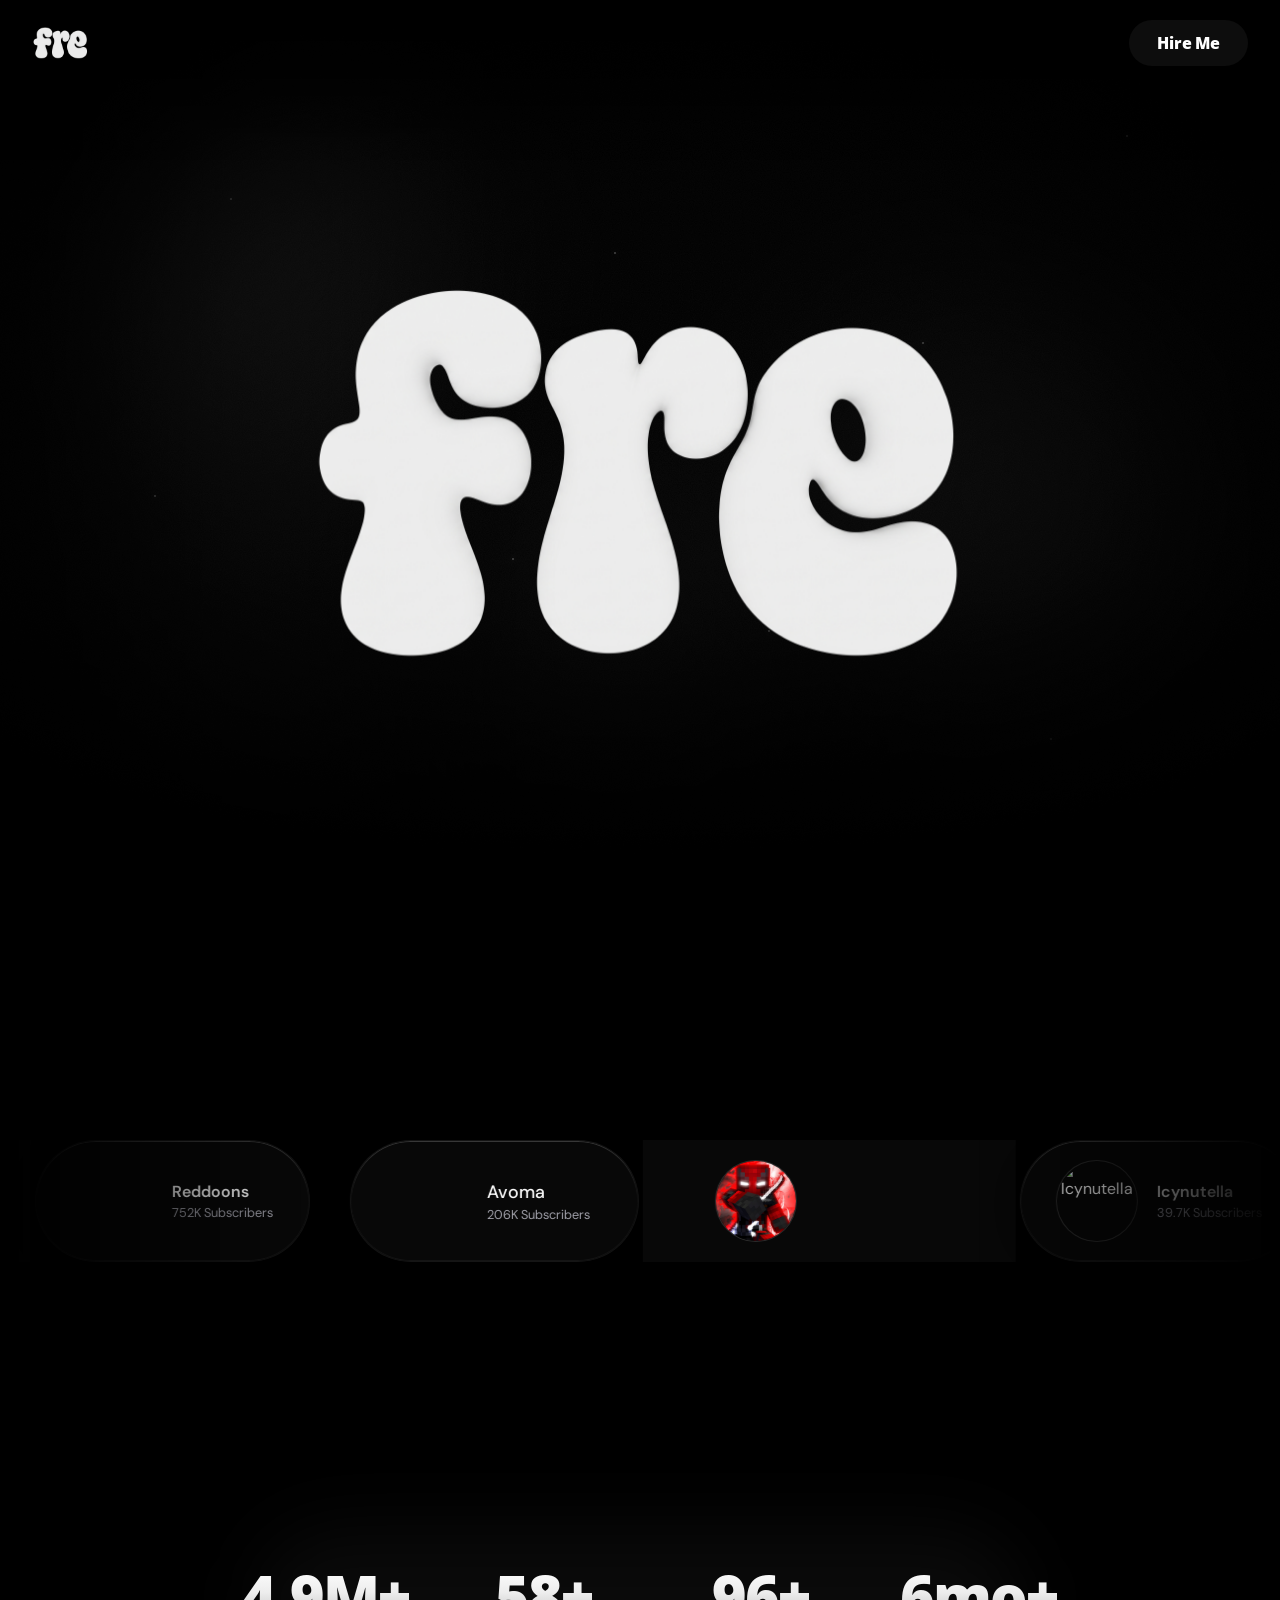
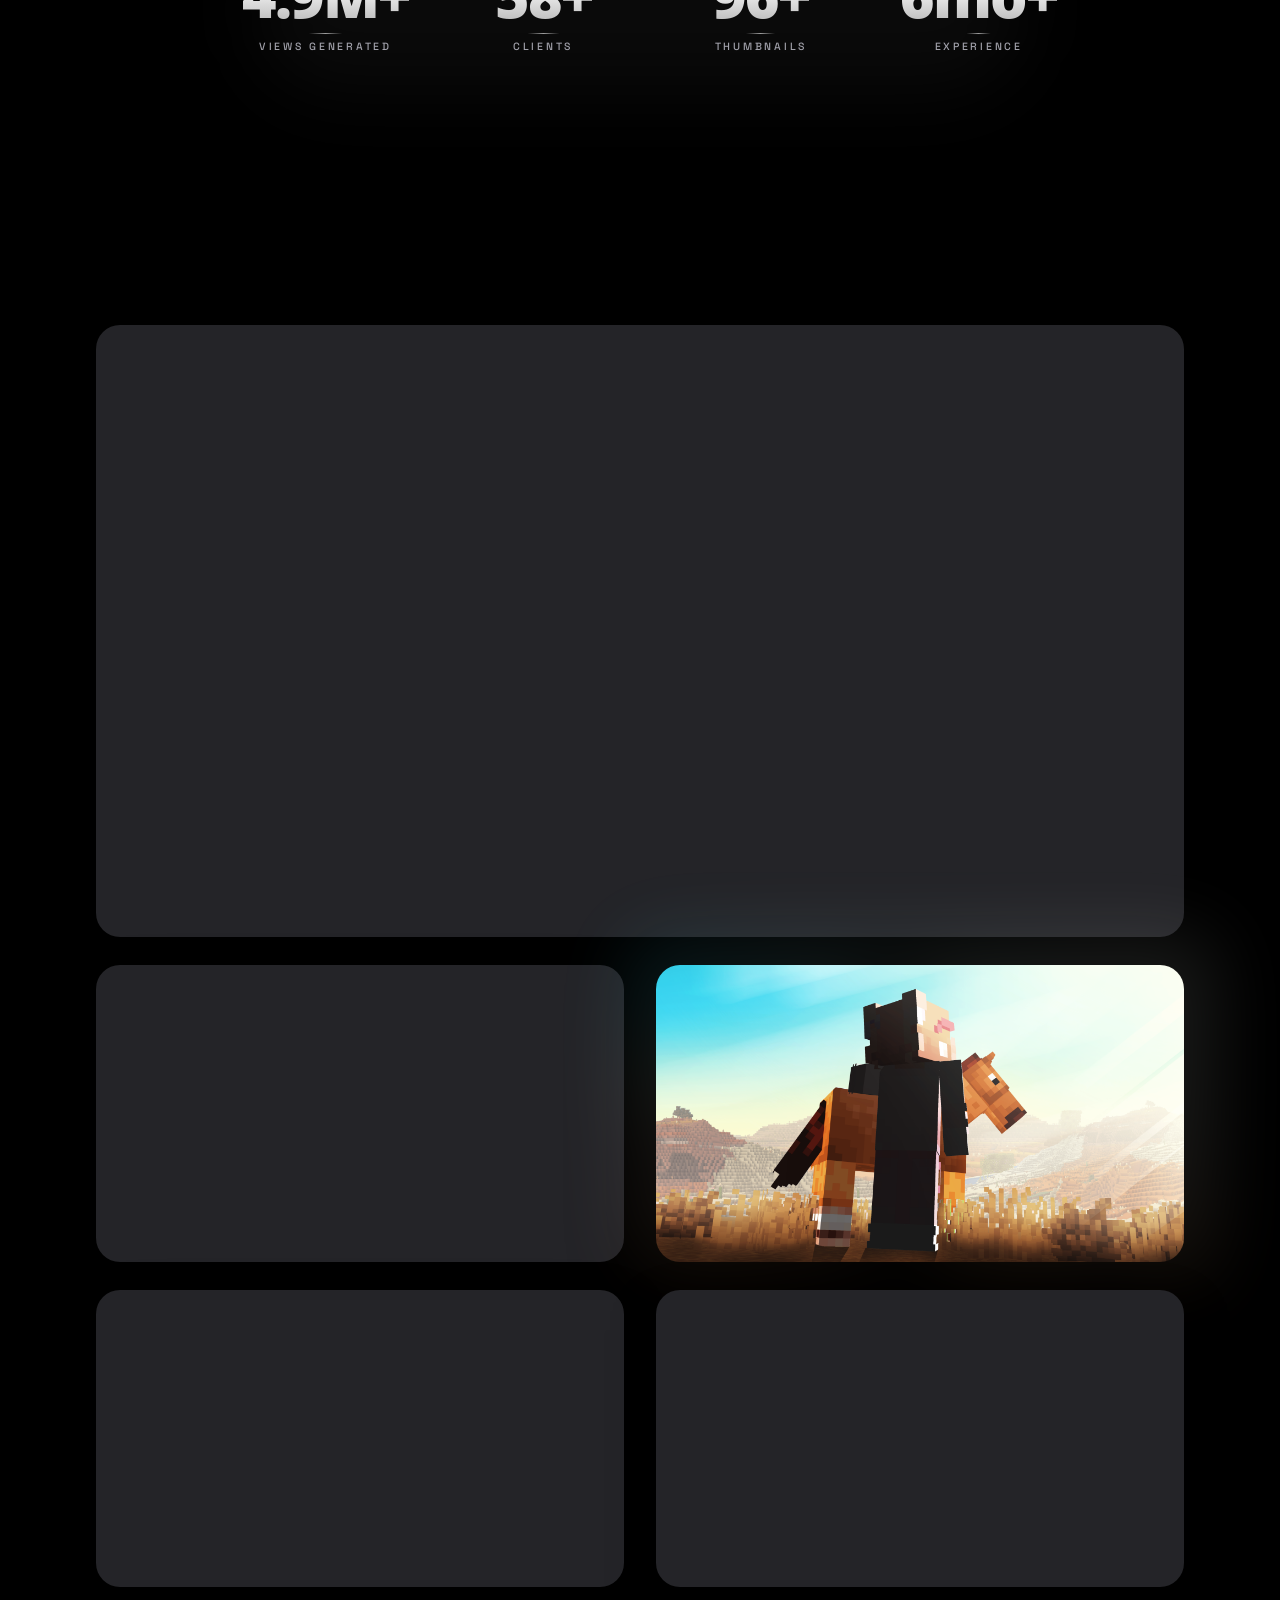
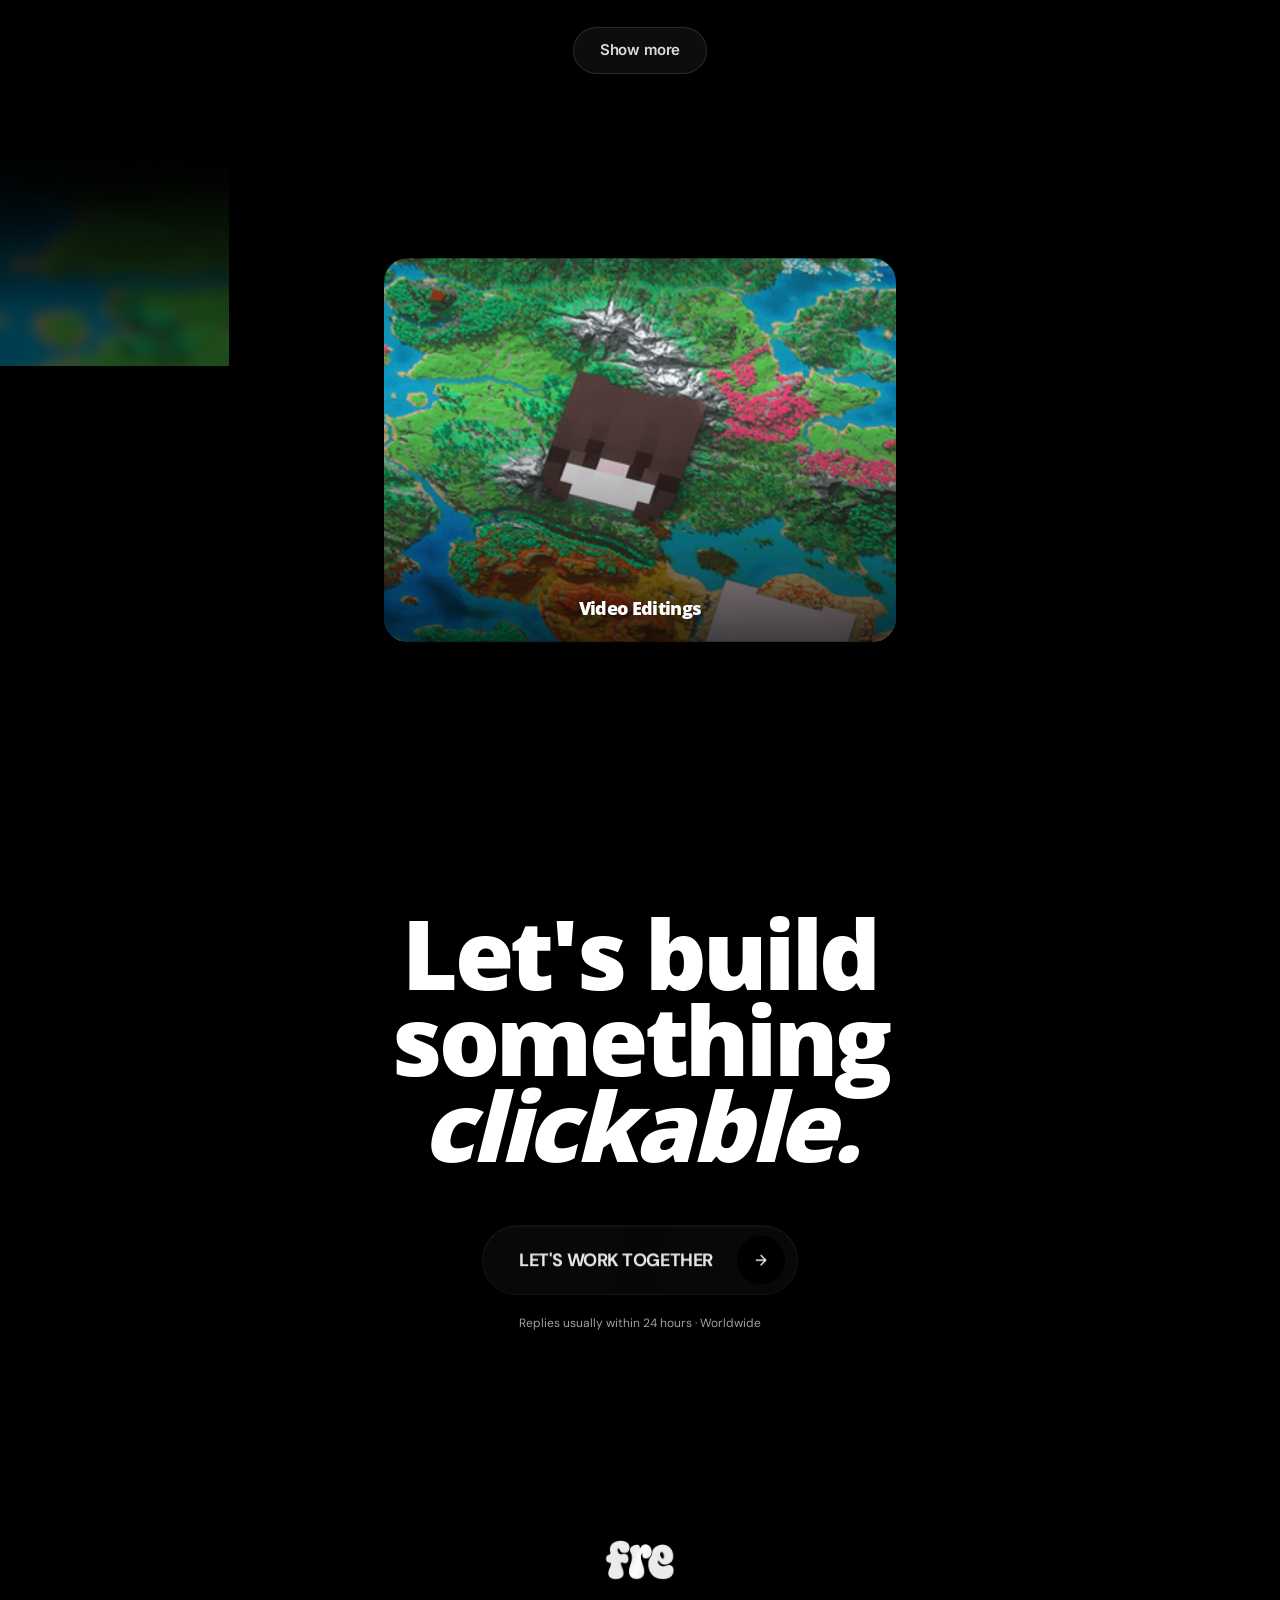
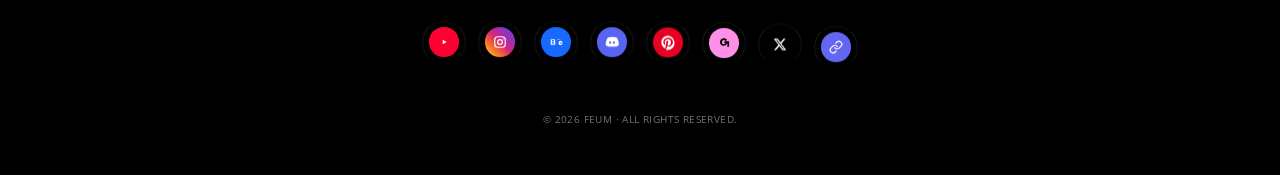
==== commit 823ddd86: "Add files via upload" ====
--- a/index.html
+++ b/index.html
@@ -47,9 +47,13 @@
       "jobTitle": "Minecraft Thumbnail Designer",
       "description": "Professional Minecraft thumbnail designer, trusted by creators worldwide.",
       "sameAs": [
-        "https://youtube.com/@falws",
-        "https://www.instagram.com/",
-        "https://www.behance.net/falw"
+        "https://www.youtube.com/@fldrz",
+        "https://www.instagram.com/@0fldr",
+        "https://be.net/fre",
+        "https://pinterest.com/2fldr",
+        "https://fldrz.gumroad.com",
+        "https://twitter.com/@designerfldr",
+        "https://link.me/fld"
       ]
     }
     </script>
@@ -301,7 +305,6 @@
         font-size: clamp(7.5px, 1.15vw, 10.5px) !important;
         letter-spacing: clamp(0.08em, 0.22vw, 0.26em) !important;
         text-align: center !important;
-      }
         line-height: 1.25 !important;
         white-space: normal !important;
       }
@@ -664,6 +667,10 @@
         text-shadow: none !important;
         filter: none !important;
       }
+      a.feum-nav-link[href*="video-gallery"],
+      a.feum-nav-link[href*="feumvis"] {
+        display: none !important;
+      }
       .feum-nav-link:hover {
         background: rgba(255, 255, 255, 0.14) !important;
         color: #ffffff !important;
@@ -672,14 +679,13 @@
       nav .flex.items-center,
       .flex:has(> a.feum-nav-link) {
         gap: 0.35rem !important;
-        background: rgba(255, 255, 255, 0.08) !important;
+        background: rgba(255, 255, 255, 0.05) !important;
         border: none !important;
         outline: none !important;
         border-radius: 9999px !important;
         backdrop-filter: blur(20px) saturate(180%) !important;
         -webkit-backdrop-filter: blur(20px) saturate(180%) !important;
-        overflow: hidden !important;
-        box-shadow: 0 8px 32px rgba(0, 0, 0, 0.45) !important;
+        box-shadow: none !important;
         padding: 0.4rem 0.6rem !important;
         display: inline-flex !important;
         align-items: center !important;
@@ -717,10 +723,10 @@
           border-radius: 9999px !important;
           border: none !important;
           outline: none !important;
-          background: rgba(255, 255, 255, 0.08) !important;
+          background: rgba(255, 255, 255, 0.05) !important;
           backdrop-filter: blur(20px) saturate(180%) !important;
           -webkit-backdrop-filter: blur(20px) saturate(180%) !important;
-          box-shadow: 0 8px 32px rgba(0, 0, 0, 0.45) !important;
+          box-shadow: none !important;
         }
         .feum-nav-link {
           padding: 0.4rem 0.9rem !important;
@@ -961,7 +967,7 @@
 
     </style>
 
-    <script defer src="./assets/index-CESmVvPT.js?v=19"></script>
+    <script type="module" src="./assets/index-CESmVvPT.js"></script>
 
     <script>
       (function(){
@@ -982,8 +988,8 @@
       })();
     </script>
 
-    <script defer src="./perf.js"></script>
-    <script defer src="./feum-edits.js?v=19"></script>
+    <script type="module" src="./perf.js"></script>
+    <script type="module" src="./feum-edits.js"></script>
 
     <script>
       (function() {
@@ -1083,6 +1089,13 @@
             url: 'https://youtube.com/@Unliving',
             img: 'https://yt3.googleusercontent.com/OzSNhPDusgmpyjofuGWrz5Luna8fawDWI0XUNlWF8-71ODpz2WdnTxPuuejNtJ5qBQF9uSYn=s200-c-k-c0x00ffffff-no-rj',
             glow: 'rgba(99, 102, 241, 0.55)'
+          },
+          {
+            name: 'Reddoons',
+            subs: '752K Subscribers',
+            url: 'https://youtube.com/@reddoons',
+            img: './assets/reddoons.jpg',
+            glow: 'rgba(239, 68, 68, 0.55)'
           }
         ];
 
@@ -1114,8 +1127,19 @@
             var groupSize = 4;
             var numGroups = Math.floor(links.length / groupSize);
             for (var r = numGroups - 1; r >= 0; r--) {
-              var insertAfter = links[r * groupSize + groupSize - 1];
-              newCreators.slice().reverse().forEach(function(creator) {
+              var groupLinks = links.slice(r * groupSize, (r + 1) * groupSize);
+              var sharpnessCard = groupLinks.find(function(l) {
+                return (l.textContent || '').includes('Sharpness') || (l.href || '').includes('sharpnessyt');
+              });
+              var reddoonsCreator = newCreators.find(function(c) { return c.name === 'Reddoons'; });
+              var otherCreators = newCreators.filter(function(c) { return c.name !== 'Reddoons'; });
+
+              if (sharpnessCard && reddoonsCreator) {
+                sharpnessCard.insertAdjacentElement('afterend', createCard(reddoonsCreator));
+              }
+
+              var insertAfter = groupLinks[groupLinks.length - 1];
+              otherCreators.slice().reverse().forEach(function(creator) {
                 insertAfter.insertAdjacentElement('afterend', createCard(creator));
               });
             }
@@ -1163,6 +1187,8 @@
             fetchSubs('Beepstv',     'Beeps');
             fetchSubs('KremiiiYT',   'Kremiii');
             fetchSubs('Unliving',    'Unliving');
+            fetchSubs('sharpnessyt', 'Sharpness');
+            fetchSubs('reddoons',    'Reddoons');
           }, 1500);
         });
       })();
@@ -1211,14 +1237,14 @@
     a.feum-nav-link { filter: none !important; text-shadow: none !important; white-space: nowrap !important; }
     nav .flex.items-center,
     .flex:has(> a.feum-nav-link) {
-      background: rgba(255,255,255,0.06) !important;
-      backdrop-filter: blur(18px) saturate(180%) !important;
-      -webkit-backdrop-filter: blur(18px) saturate(180%) !important;
-      border: 1px solid rgba(255,255,255,0.08) !important;
-      border-radius: 999px !important;
-      padding: 4px !important;
+      background: rgba(255, 255, 255, 0.05) !important;
+      backdrop-filter: blur(20px) saturate(180%) !important;
+      -webkit-backdrop-filter: blur(20px) saturate(180%) !important;
+      border: none !important;
+      outline: none !important;
+      border-radius: 9999px !important;
+      padding: 0.4rem 0.6rem !important;
       box-shadow: none !important;
-      outline: none !important;
     }
 
     /* Site Preloader Animation */
@@ -1331,9 +1357,425 @@
         width: 30%;
       }
     }
+    /* ── Hire / Contact Modal Styles (Pure Black & White Frosted Glass with Spring Popup) ── */
+    .feum-hire-modal {
+      position: fixed !important;
+      inset: 0 !important;
+      z-index: 999999999 !important;
+      display: flex !important;
+      align-items: center !important;
+      justify-content: center !important;
+      padding: 1.25rem !important;
+      pointer-events: none !important;
+      opacity: 0 !important;
+      visibility: hidden !important;
+      transition: opacity 0.32s cubic-bezier(0.32, 0.72, 0, 1), visibility 0.32s cubic-bezier(0.32, 0.72, 0, 1) !important;
+      box-sizing: border-box !important;
+    }
+    .feum-hire-modal.active {
+      opacity: 1 !important;
+      visibility: visible !important;
+      pointer-events: auto !important;
+    }
+    .feum-modal-overlay {
+      position: fixed !important;
+      inset: 0 !important;
+      background: rgba(0, 0, 0, 0.8) !important;
+      backdrop-filter: blur(16px) saturate(100%) !important;
+      -webkit-backdrop-filter: blur(16px) saturate(100%) !important;
+      z-index: 1 !important;
+      cursor: pointer !important;
+      opacity: 0 !important;
+      transition: opacity 0.32s cubic-bezier(0.32, 0.72, 0, 1), backdrop-filter 0.32s ease, -webkit-backdrop-filter 0.32s ease !important;
+    }
+    .feum-hire-modal.active .feum-modal-overlay {
+      opacity: 1 !important;
+    }
+    .feum-modal-container {
+      position: relative !important;
+      z-index: 2 !important;
+      width: 100% !important;
+      max-width: 460px !important;
+      display: flex !important;
+      justify-content: center !important;
+    }
+    .feum-modal-card {
+      position: relative !important;
+      width: 100% !important;
+      background: rgba(14, 14, 14, 0.95) !important;
+      backdrop-filter: blur(36px) saturate(100%) !important;
+      -webkit-backdrop-filter: blur(36px) saturate(100%) !important;
+      border: none !important;
+      outline: none !important;
+      border-radius: 24px !important;
+      padding: 2.25rem 2rem 1.85rem !important;
+      box-shadow: 0 25px 80px rgba(0, 0, 0, 0.95) !important;
+      opacity: 0 !important;
+      transform: scale(0.92) translateY(18px) !important;
+      transition: transform 0.32s cubic-bezier(0.32, 0.72, 0, 1), opacity 0.28s cubic-bezier(0.32, 0.72, 0, 1) !important;
+      box-sizing: border-box !important;
+      color: #ffffff !important;
+      font-family: 'OpenSans', 'Poppins', sans-serif !important;
+      will-change: transform, opacity !important;
+    }
+    .feum-hire-modal.active .feum-modal-card {
+      opacity: 1 !important;
+      transform: scale(1) translateY(0) !important;
+      transition: transform 0.38s cubic-bezier(0.16, 1, 0.3, 1), opacity 0.32s cubic-bezier(0.16, 1, 0.3, 1) !important;
+    }
+    .feum-modal-close {
+      position: absolute !important;
+      top: 1.25rem !important;
+      right: 1.25rem !important;
+      width: 34px !important;
+      height: 34px !important;
+      border-radius: 50% !important;
+      background: rgba(255, 255, 255, 0.08) !important;
+      border: none !important;
+      outline: none !important;
+      color: #ffffff !important;
+      cursor: pointer !important;
+      display: flex !important;
+      align-items: center !important;
+      justify-content: center !important;
+      transition: all 0.2s ease !important;
+      z-index: 10 !important;
+    }
+    .feum-modal-close:hover {
+      background: rgba(255, 255, 255, 0.22) !important;
+      color: #ffffff !important;
+      transform: scale(1.08) !important;
+    }
+    .feum-modal-close:active {
+      transform: scale(0.95) !important;
+    }
+    .feum-modal-header {
+      text-align: left !important;
+      margin-bottom: 1.25rem !important;
+      padding-right: 2rem !important;
+    }
+    .feum-modal-title {
+      font-family: 'Clash Display', 'OpenSans', sans-serif !important;
+      font-size: 1.65rem !important;
+      font-weight: 700 !important;
+      letter-spacing: -0.03em !important;
+      color: #ffffff !important;
+      -webkit-text-fill-color: #ffffff !important;
+      margin: 0 0 0.35rem 0 !important;
+      line-height: 1.15 !important;
+    }
+    .feum-modal-subtitle {
+      font-size: 0.85rem !important;
+      color: rgba(255, 255, 255, 0.6) !important;
+      margin: 0 !important;
+      line-height: 1.45 !important;
+    }
+    .feum-modal-discord-wrap {
+      margin-bottom: 1rem !important;
+    }
+    .feum-modal-discord-btn {
+      display: flex !important;
+      align-items: center !important;
+      justify-content: space-between !important;
+      padding: 0.75rem 1.15rem !important;
+      border-radius: 14px !important;
+      background: rgba(255, 255, 255, 0.06) !important;
+      border: none !important;
+      outline: none !important;
+      color: #ffffff !important;
+      text-decoration: none !important;
+      transition: all 0.2s ease !important;
+      font-weight: 600 !important;
+      font-size: 0.88rem !important;
+    }
+    .feum-modal-discord-btn:hover {
+      background: rgba(255, 255, 255, 0.12) !important;
+      transform: translateY(-1px) !important;
+      color: #ffffff !important;
+    }
+    .feum-discord-left {
+      display: flex !important;
+      align-items: center !important;
+      gap: 0.65rem !important;
+    }
+    .feum-discord-icon {
+      width: 20px !important;
+      height: 20px !important;
+      color: #ffffff !important;
+      flex-shrink: 0 !important;
+    }
+    .feum-discord-badge {
+      font-size: 0.65rem !important;
+      font-weight: 700 !important;
+      text-transform: uppercase !important;
+      letter-spacing: 0.05em !important;
+      padding: 0.15rem 0.45rem !important;
+      border-radius: 9999px !important;
+      background: rgba(255, 255, 255, 0.15) !important;
+      color: #ffffff !important;
+    }
+    .feum-arrow-icon {
+      color: rgba(255, 255, 255, 0.4) !important;
+      transition: transform 0.2s ease, color 0.2s ease !important;
+    }
+    .feum-modal-discord-btn:hover .feum-arrow-icon {
+      transform: translateX(3px) !important;
+      color: #ffffff !important;
+    }
+    .feum-modal-divider {
+      display: flex !important;
+      align-items: center !important;
+      text-align: center !important;
+      margin: 1rem 0 !important;
+      color: rgba(255, 255, 255, 0.4) !important;
+      font-size: 0.68rem !important;
+      font-weight: 700 !important;
+      letter-spacing: 0.08em !important;
+    }
+    .feum-modal-divider::before, .feum-modal-divider::after {
+      content: '' !important;
+      flex: 1 !important;
+      border-bottom: 1px solid rgba(255, 255, 255, 0.08) !important;
+    }
+    .feum-modal-divider span {
+      padding: 0 0.75rem !important;
+    }
+    .feum-modal-form-view {
+      display: block !important;
+    }
+    .feum-modal-form-view.feum-hidden {
+      display: none !important;
+    }
+    .feum-hire-form {
+      display: flex !important;
+      flex-direction: column !important;
+      gap: 0.75rem !important;
+      text-align: left !important;
+    }
+    .feum-form-group {
+      display: flex !important;
+      flex-direction: column !important;
+      gap: 0.35rem !important;
+    }
+    .feum-form-label {
+      font-size: 0.78rem !important;
+      font-weight: 600 !important;
+      color: rgba(255, 255, 255, 0.8) !important;
+      letter-spacing: 0.01em !important;
+    }
+    .feum-req {
+      color: rgba(255, 255, 255, 0.6) !important;
+      font-weight: 700 !important;
+    }
+    .feum-modal-input {
+      width: 100% !important;
+      background: rgba(255, 255, 255, 0.06) !important;
+      border: none !important;
+      outline: none !important;
+      border-radius: 12px !important;
+      padding: 0.68rem 0.85rem !important;
+      color: #ffffff !important;
+      font-size: 0.88rem !important;
+      font-family: inherit !important;
+      box-sizing: border-box !important;
+      transition: all 0.2s ease !important;
+    }
+    .feum-modal-input:focus {
+      background: rgba(255, 255, 255, 0.1) !important;
+      box-shadow: 0 0 0 2px rgba(255, 255, 255, 0.35) !important;
+    }
+    .feum-modal-input::placeholder {
+      color: rgba(255, 255, 255, 0.35) !important;
+    }
+    .feum-modal-textarea {
+      resize: vertical !important;
+      min-height: 80px !important;
+      max-height: 180px !important;
+    }
+    .feum-modal-submit-btn {
+      display: inline-flex !important;
+      align-items: center !important;
+      justify-content: center !important;
+      gap: 0.5rem !important;
+      width: 100% !important;
+      padding: 0.8rem 1.25rem !important;
+      border-radius: 14px !important;
+      background: #ffffff !important;
+      border: none !important;
+      outline: none !important;
+      color: #000000 !important;
+      font-size: 0.92rem !important;
+      font-weight: 700 !important;
+      cursor: pointer !important;
+      transition: all 0.2s ease !important;
+      box-shadow: 0 4px 20px rgba(255, 255, 255, 0.15) !important;
+    }
+    .feum-modal-submit-btn:hover {
+      background: #e8e8e8 !important;
+      transform: translateY(-1px) !important;
+      color: #000000 !important;
+      box-shadow: 0 6px 24px rgba(255, 255, 255, 0.22) !important;
+    }
+    .feum-modal-submit-btn:active {
+      background: #d4d4d4 !important;
+      transform: translateY(0) !important;
+    }
+    .feum-modal-submit-btn:disabled {
+      opacity: 0.65 !important;
+      cursor: not-allowed !important;
+      transform: none !important;
+    }
+    .feum-modal-success-view {
+      display: none !important;
+      flex-direction: column !important;
+      align-items: center !important;
+      text-align: center !important;
+      padding: 1.25rem 0 !important;
+      gap: 0.85rem !important;
+    }
+    .feum-modal-success-view.feum-show {
+      display: flex !important;
+    }
+    .feum-success-icon-wrap {
+      width: 56px !important;
+      height: 56px !important;
+      border-radius: 50% !important;
+      background: rgba(255, 255, 255, 0.1) !important;
+      display: flex !important;
+      align-items: center !important;
+      justify-content: center !important;
+      margin-bottom: 0.25rem !important;
+    }
+    .feum-success-title {
+      font-size: 1.45rem !important;
+      font-weight: 700 !important;
+      color: #ffffff !important;
+      margin: 0 !important;
+      letter-spacing: -0.02em !important;
+      font-family: 'Clash Display', 'OpenSans', sans-serif !important;
+    }
+    .feum-success-desc {
+      font-size: 0.86rem !important;
+      color: rgba(255, 255, 255, 0.65) !important;
+      margin: 0 !important;
+      line-height: 1.5 !important;
+      max-width: 340px !important;
+    }
+    .feum-success-actions {
+      display: flex !important;
+      flex-direction: column !important;
+      gap: 0.5rem !important;
+      width: 100% !important;
+      margin-top: 0.75rem !important;
+    }
+    .feum-modal-secondary-btn {
+      width: 100% !important;
+      padding: 0.65rem 1rem !important;
+      border-radius: 12px !important;
+      background: rgba(255, 255, 255, 0.08) !important;
+      border: none !important;
+      outline: none !important;
+      color: #ffffff !important;
+      font-size: 0.82rem !important;
+      font-weight: 600 !important;
+      cursor: pointer !important;
+      transition: all 0.2s ease !important;
+    }
+    .feum-modal-secondary-btn:hover {
+      background: rgba(255, 255, 255, 0.15) !important;
+      color: #ffffff !important;
+    }
+    .feum-spinner {
+      display: inline-block !important;
+      width: 14px !important;
+      height: 14px !important;
+      border: 2px solid rgba(0, 0, 0, 0.3) !important;
+      border-radius: 50% !important;
+      border-top-color: #000000 !important;
+      animation: feum-spin 0.8s linear infinite !important;
+      margin-right: 0.4rem !important;
+    }
+    @keyframes feum-spin {
+      to { transform: rotate(360deg); }
+    }
+    @media (max-width: 480px) {
+      .feum-modal-card {
+        padding: 1.85rem 1.25rem 1.4rem !important;
+        border-radius: 22px !important;
+      }
+      .feum-modal-title {
+        font-size: 1.45rem !important;
+      }
+    }
   </style>
   </head>
   <body>
+    <!-- Hire Modal -->
+    <div id="feum-hire-modal" class="feum-hire-modal" aria-hidden="true" role="dialog" aria-modal="true" aria-labelledby="feum-modal-title">
+      <div class="feum-modal-overlay" id="feum-modal-overlay" onclick="window.closeHireModal(event)"></div>
+      <div class="feum-modal-container">
+        <div class="feum-modal-card">
+          <button type="button" class="feum-modal-close" id="feum-modal-close-btn" aria-label="Close modal" onclick="window.closeHireModal(event)">
+            <svg width="18" height="18" viewBox="0 0 24 24" fill="none" stroke="currentColor" stroke-width="2.2" stroke-linecap="round" stroke-linejoin="round"><line x1="18" y1="6" x2="6" y2="18"></line><line x1="6" y1="6" x2="18" y2="18"></line></svg>
+          </button>
+          
+          <div id="feum-modal-form-view" class="feum-modal-form-view">
+            <div class="feum-modal-header">
+              <h3 id="feum-modal-title" class="feum-modal-title">Let's Work Together</h3>
+              <p class="feum-modal-subtitle">Send a message or reach out directly on Discord to discuss your project.</p>
+            </div>
+
+            <div class="feum-modal-discord-wrap">
+              <a href="https://discord.com/users/1071929676223762452" target="_blank" rel="noopener noreferrer" class="feum-modal-discord-btn">
+                <div class="feum-discord-left">
+                  <svg class="feum-discord-icon" viewBox="0 0 24 24" fill="currentColor"><path d="M20.317 4.37a19.791 19.791 0 0 0-4.885-1.515.074.074 0 0 0-.079.037c-.21.375-.444.864-.608 1.25a18.27 18.27 0 0 0-5.487 0 12.64 12.64 0 0 0-.617-1.25.077.077 0 0 0-.079-.037A19.736 19.736 0 0 0 3.677 4.37a.07.07 0 0 0-.032.027C.533 9.046-.32 13.58.099 18.057a.082.082 0 0 0 .031.057 19.9 19.9 0 0 0 5.993 3.03.078.078 0 0 0 .084-.028c.462-.63.874-1.295 1.226-1.994.021-.041.001-.09-.041-.106a13.107 13.107 0 0 1-1.872-.892.077.077 0 0 1-.008-.128 10.2 10.2 0 0 0 .372-.292.074.074 0 0 1 .077-.01c3.929 1.793 8.18 1.793 12.061 0a.074.074 0 0 1 .078.01c.12.098.246.198.373.292a.077.077 0 0 1-.006.127 12.299 12.299 0 0 1-1.873.893.077.077 0 0 0-.041.107c.36.698.772 1.362 1.225 1.993a.076.076 0 0 0 .084.028 19.839 19.839 0 0 0 6.002-3.03.077.077 0 0 0 .032-.054c.5-5.177-.838-9.674-3.549-13.66a.061.061 0 0 0-.031-.028zM8.02 15.33c-1.183 0-2.157-1.085-2.157-2.419 0-1.333.956-2.419 2.157-2.419 1.21 0 2.176 1.096 2.157 2.42 0 1.333-.956 2.418-2.157 2.418zm7.975 0c-1.183 0-2.157-1.085-2.157-2.419 0-1.333.955-2.419 2.157-2.419 1.21 0 2.176 1.096 2.157 2.42 0 1.333-.946 2.418-2.157 2.418z"/></svg>
+                  <span>Chat on Discord</span>
+                  <span class="feum-discord-badge">FASTEST</span>
+                </div>
+                <svg class="feum-arrow-icon" width="16" height="16" viewBox="0 0 24 24" fill="none" stroke="currentColor" stroke-width="2.2" stroke-linecap="round" stroke-linejoin="round"><line x1="5" y1="12" x2="19" y2="12"></line><polyline points="12 5 19 12 12 19"></polyline></svg>
+              </a>
+            </div>
+
+            <div class="feum-modal-divider">
+              <span>OR SEND A MESSAGE</span>
+            </div>
+
+            <form id="feum-hire-form" class="feum-hire-form">
+              <div class="feum-form-group">
+                <label for="feum-hire-email" class="feum-form-label">Your Email <span class="feum-req">*</span></label>
+                <input type="email" id="feum-hire-email" name="email" required placeholder="your.email@example.com" class="feum-modal-input" autocomplete="email" />
+              </div>
+              <div class="feum-form-group">
+                <label for="feum-hire-name" class="feum-form-label">Your Name / Handle</label>
+                <input type="text" id="feum-hire-name" name="name" placeholder="Name or channel handle (optional)" class="feum-modal-input" autocomplete="name" />
+              </div>
+              <div class="feum-form-group">
+                <label for="feum-hire-message" class="feum-form-label">What do you need? <span class="feum-req">*</span></label>
+                <textarea id="feum-hire-message" name="message" required rows="3" placeholder="Describe your video project, editing style, timeline, or details..." class="feum-modal-input feum-modal-textarea"></textarea>
+              </div>
+              <button type="submit" id="feum-hire-submit-btn" class="feum-modal-submit-btn">
+                <span class="feum-submit-label">Send Message</span>
+                <svg class="feum-submit-icon" width="16" height="16" viewBox="0 0 24 24" fill="none" stroke="currentColor" stroke-width="2.2" stroke-linecap="round" stroke-linejoin="round"><line x1="22" y1="2" x2="11" y2="13"></line><polygon points="22 2 15 22 11 13 2 9 22 2"></polygon></svg>
+              </button>
+            </form>
+          </div>
+
+          <!-- Success state (strictly hidden until form submission) -->
+          <div id="feum-modal-success-view" class="feum-modal-success-view">
+            <div class="feum-success-icon-wrap">
+              <svg width="28" height="28" viewBox="0 0 24 24" fill="none" stroke="#ffffff" stroke-width="2.5" stroke-linecap="round" stroke-linejoin="round"><path d="M22 11.08V12a10 10 0 1 1-5.93-9.14"></path><polyline points="22 4 12 14.01 9 11.01"></polyline></svg>
+            </div>
+            <h3 class="feum-success-title">Message Sent!</h3>
+            <p class="feum-success-desc" id="feum-success-msg">Thank you for reaching out! Your message has been sent successfully. I will get back to you shortly.</p>
+            <div class="feum-success-actions">
+              <button type="button" class="feum-modal-submit-btn" onclick="window.closeHireModal(event)">Done</button>
+              <button type="button" class="feum-modal-secondary-btn" id="feum-reset-form-btn">Send Another Message</button>
+            </div>
+          </div>
+
+        </div>
+      </div>
+    </div>
     <div id="site-preloader" aria-hidden="true">
       <div class="preloader-content">
         <div class="preloader-glow"></div>
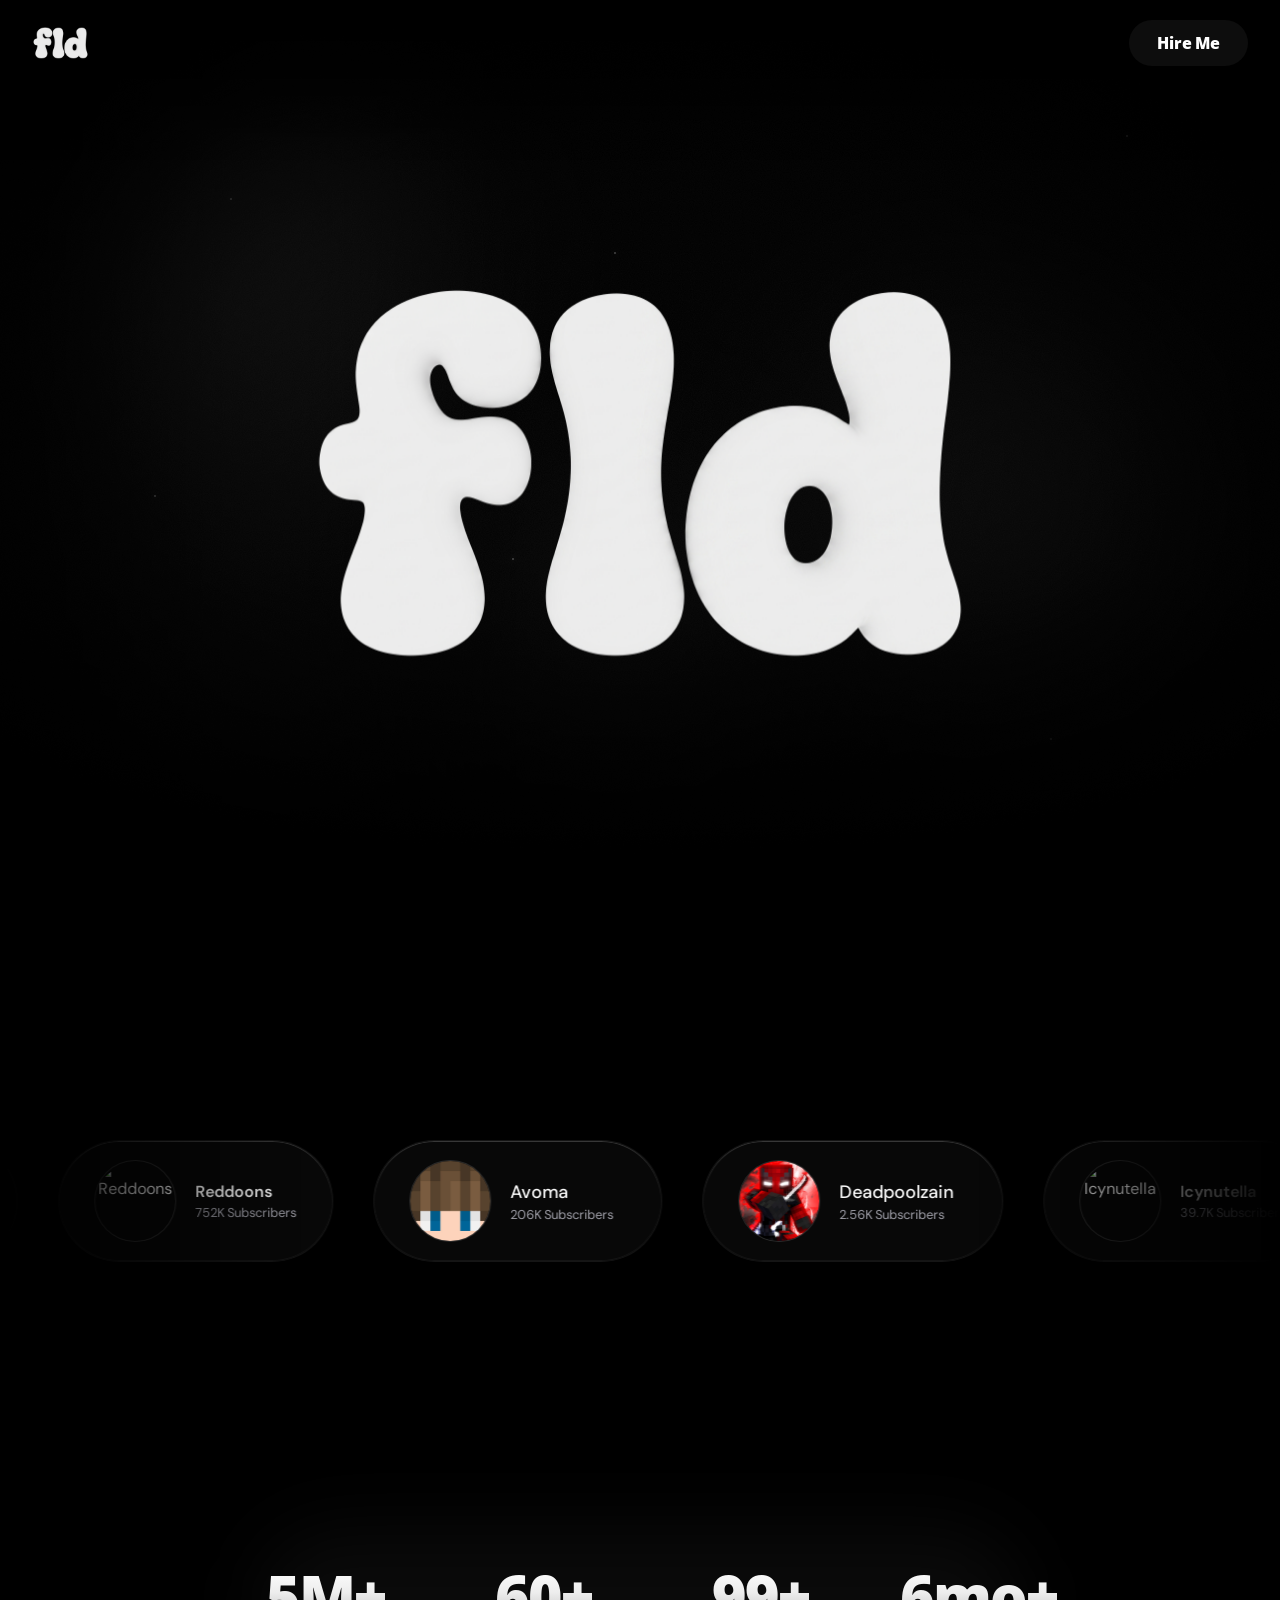
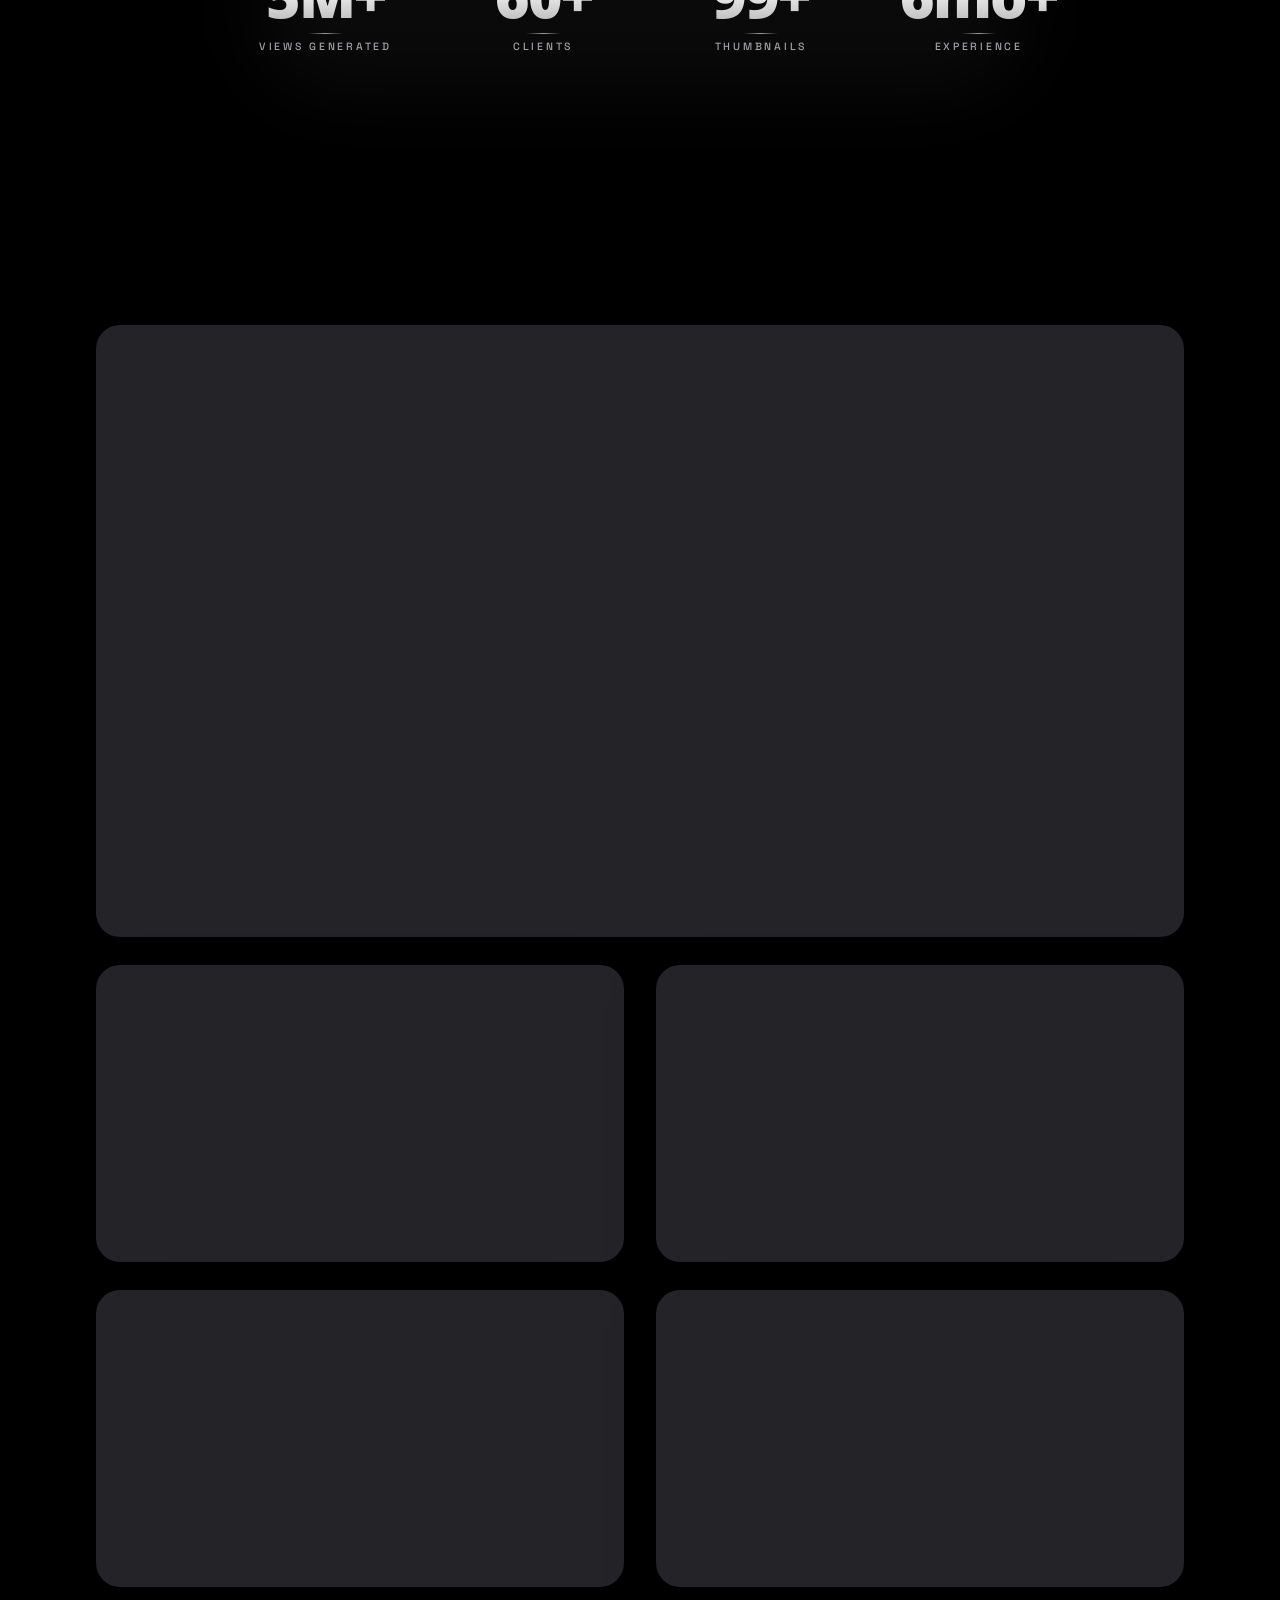
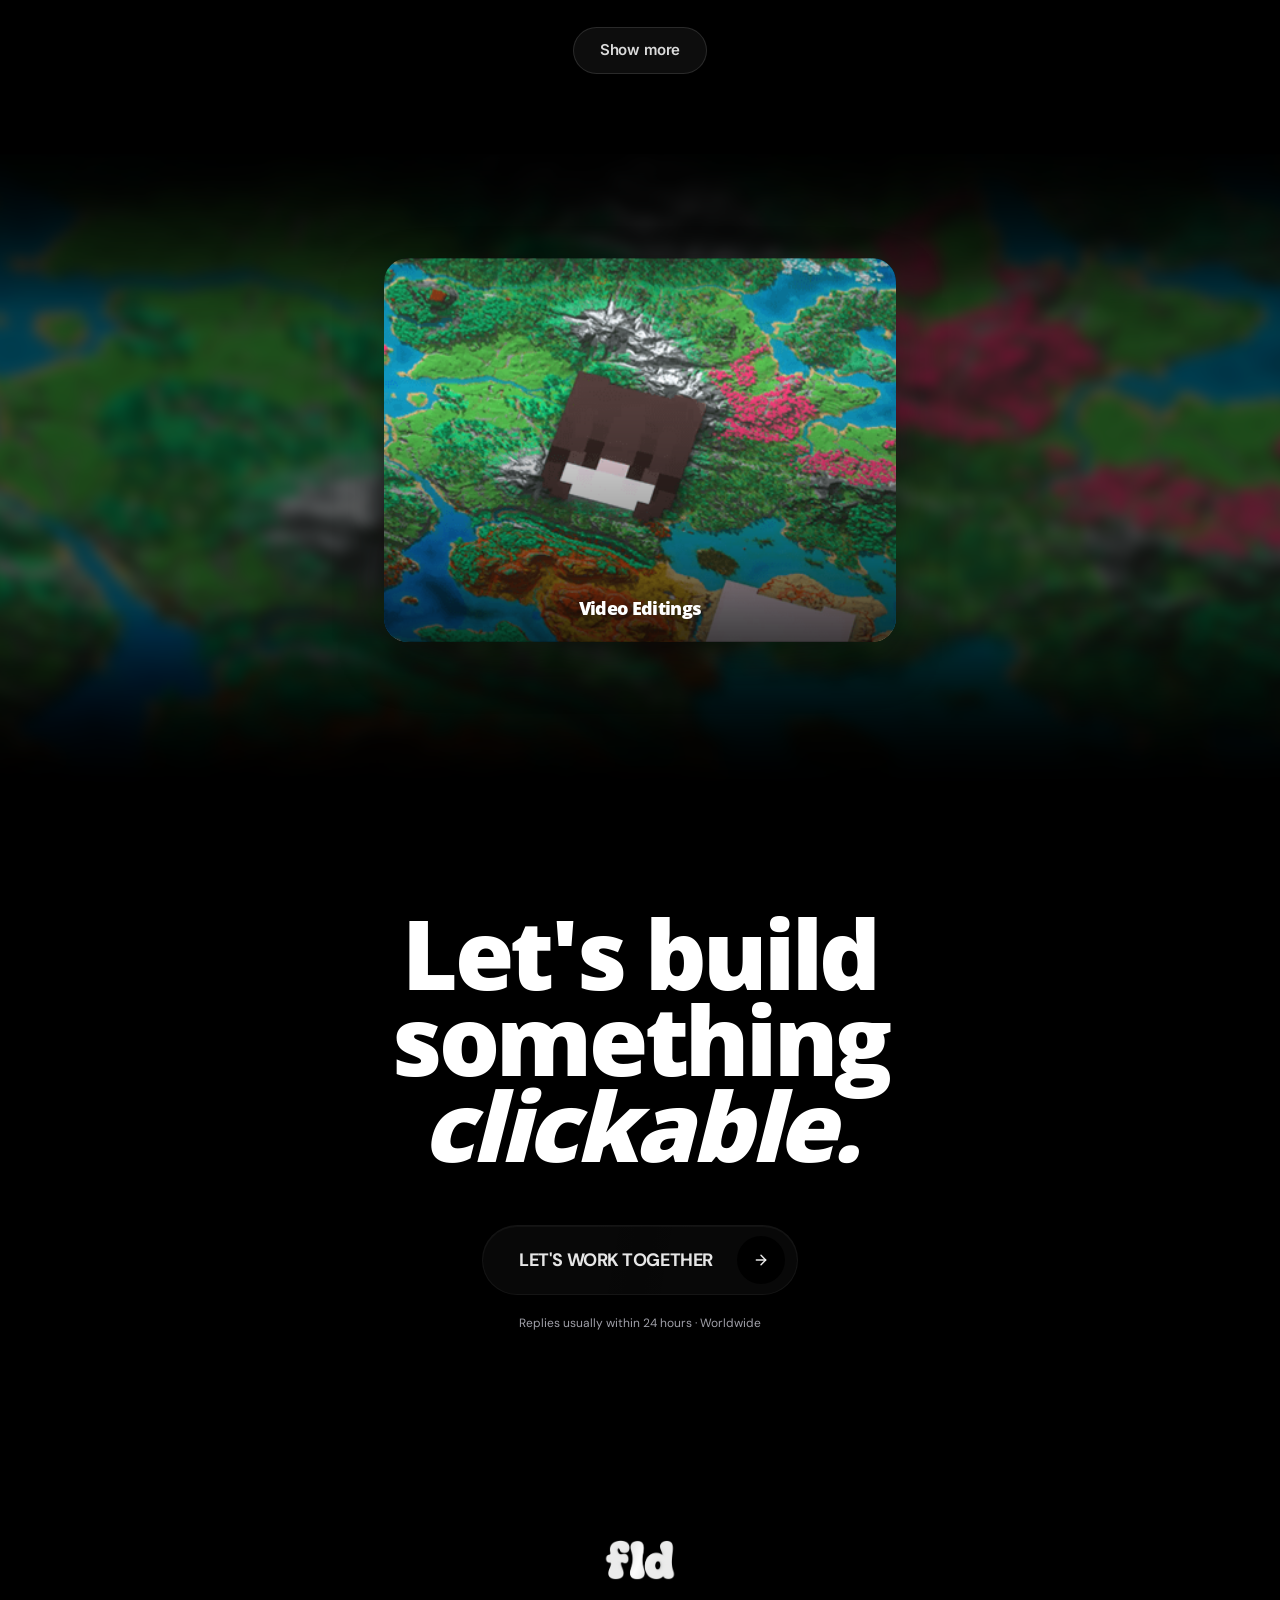
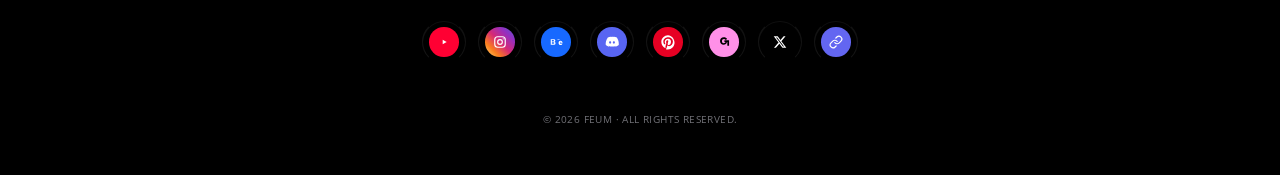
==== commit 4dbf5c7b: "Update index.html" ====
--- a/index.html
+++ b/index.html
@@ -4,25 +4,25 @@
     <meta charset="UTF-8" />
     <meta name="viewport" content="width=device-width, initial-scale=1.0, maximum-scale=1" />
 
-    <title>fre</title>
+    <title>fld</title>
     <meta name="description" content="Professional Minecraft thumbnail designer. Scroll-stoppers, made to click. Trusted by creators worldwide." />
-    <meta name="keywords" content="minecraft thumbnail designer, fre, minecraft thumbnail, youtube thumbnail designer, gaming thumbnail, paid portfolio, thumbnail artist" />
-    <meta name="author" content="fre" />
+    <meta name="keywords" content="minecraft thumbnail designer, fld, minecraft thumbnail, youtube thumbnail designer, gaming thumbnail, paid portfolio, thumbnail artist" />
+    <meta name="author" content="fld" />
     <meta name="robots" content="index, follow" />
     <meta name="theme-color" content="#000000" />
 
     <meta property="og:type"        content="website" />
-    <meta property="og:title"       content="fre" />
+    <meta property="og:title"       content="fld" />
     <meta property="og:description" content="Professional Minecraft thumbnail designer, trusted by creators worldwide." />
     <meta property="og:url"         content="https://feumm.github.io/feum/" />
     <meta property="og:image"       content="https://feumm.github.io/feum/opengraph.jpg" />
     <meta property="og:image:width"  content="1280" />
     <meta property="og:image:height" content="720" />
-    <meta property="og:image:alt"   content="fre" />
-    <meta property="og:site_name"   content="fre" />
+    <meta property="og:image:alt"   content="fld" />
+    <meta property="og:site_name"   content="fld" />
 
     <meta name="twitter:card"        content="summary_large_image" />
-    <meta name="twitter:title"       content="fre" />
+    <meta name="twitter:title"       content="fld" />
     <meta name="twitter:description" content="Professional Minecraft thumbnail designer, trusted by creators worldwide." />
     <meta name="twitter:image"       content="https://feumm.github.io/feum/opengraph.jpg" />
 
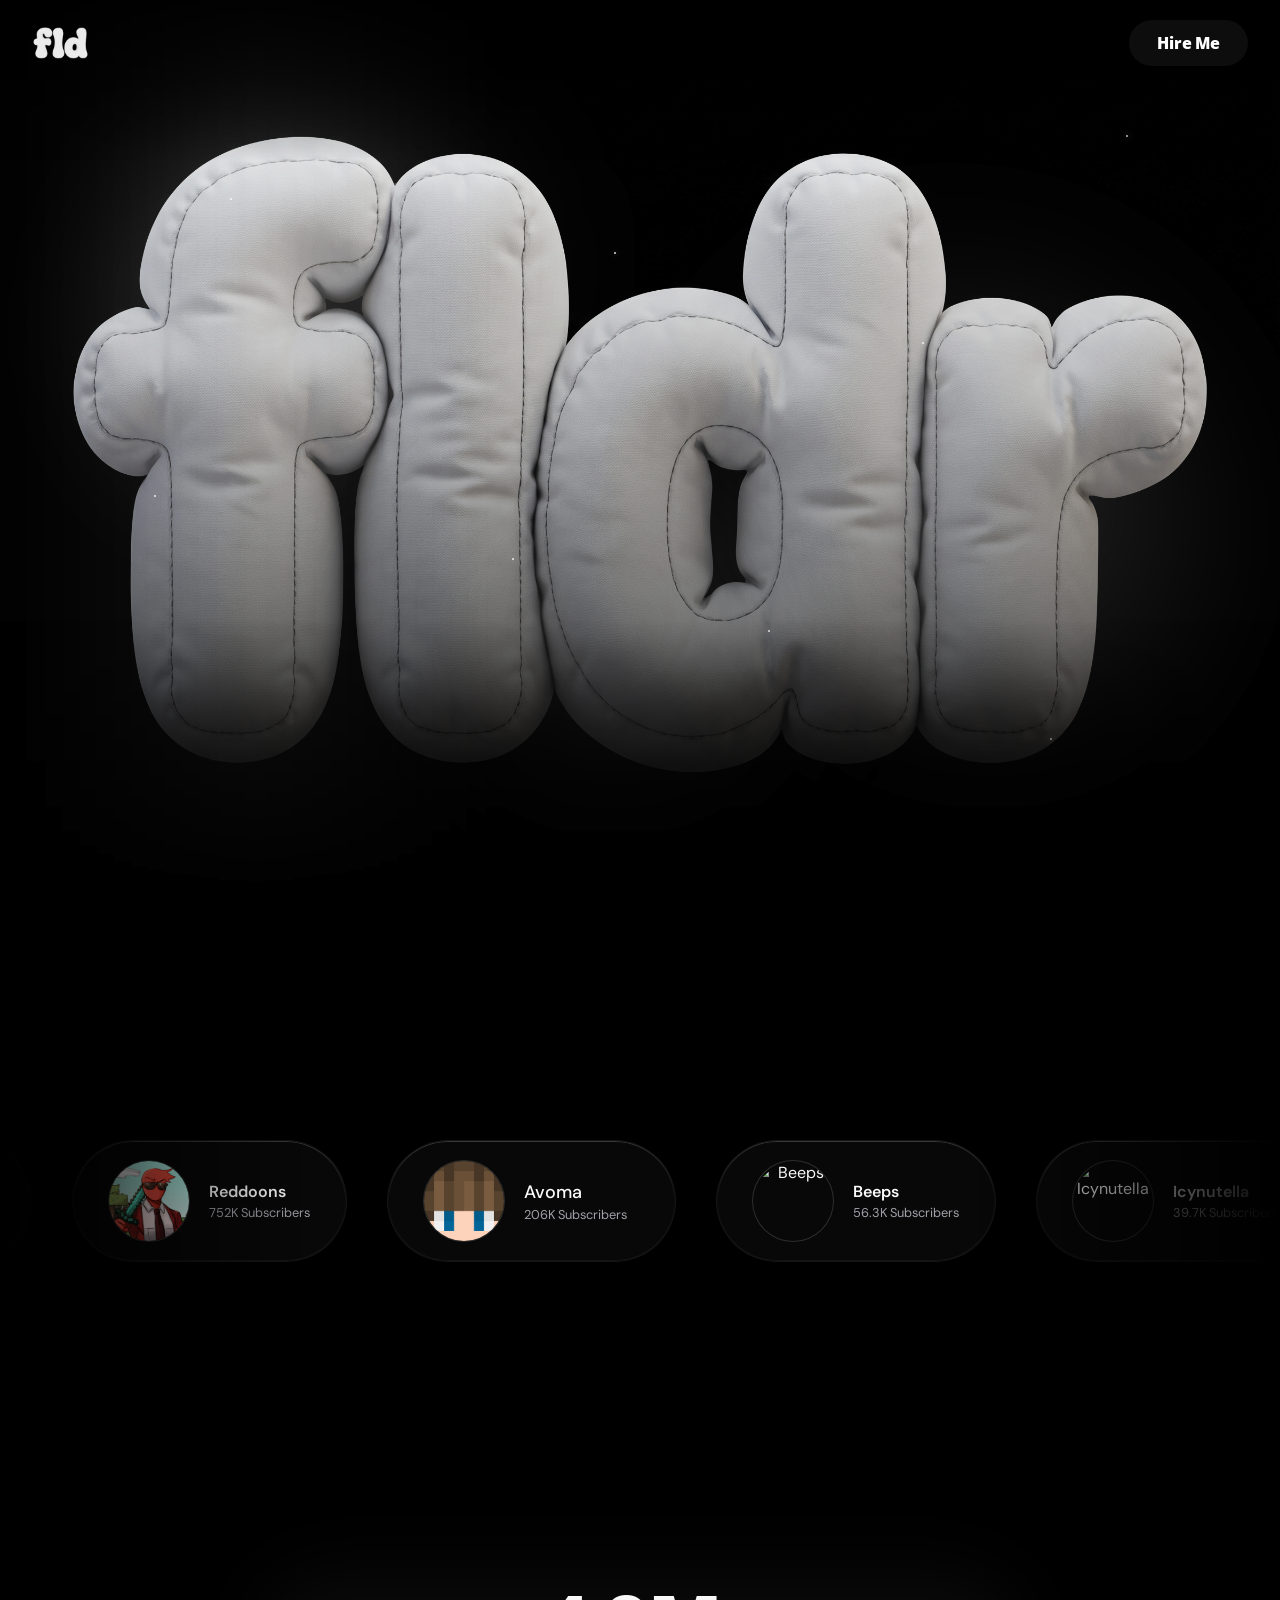
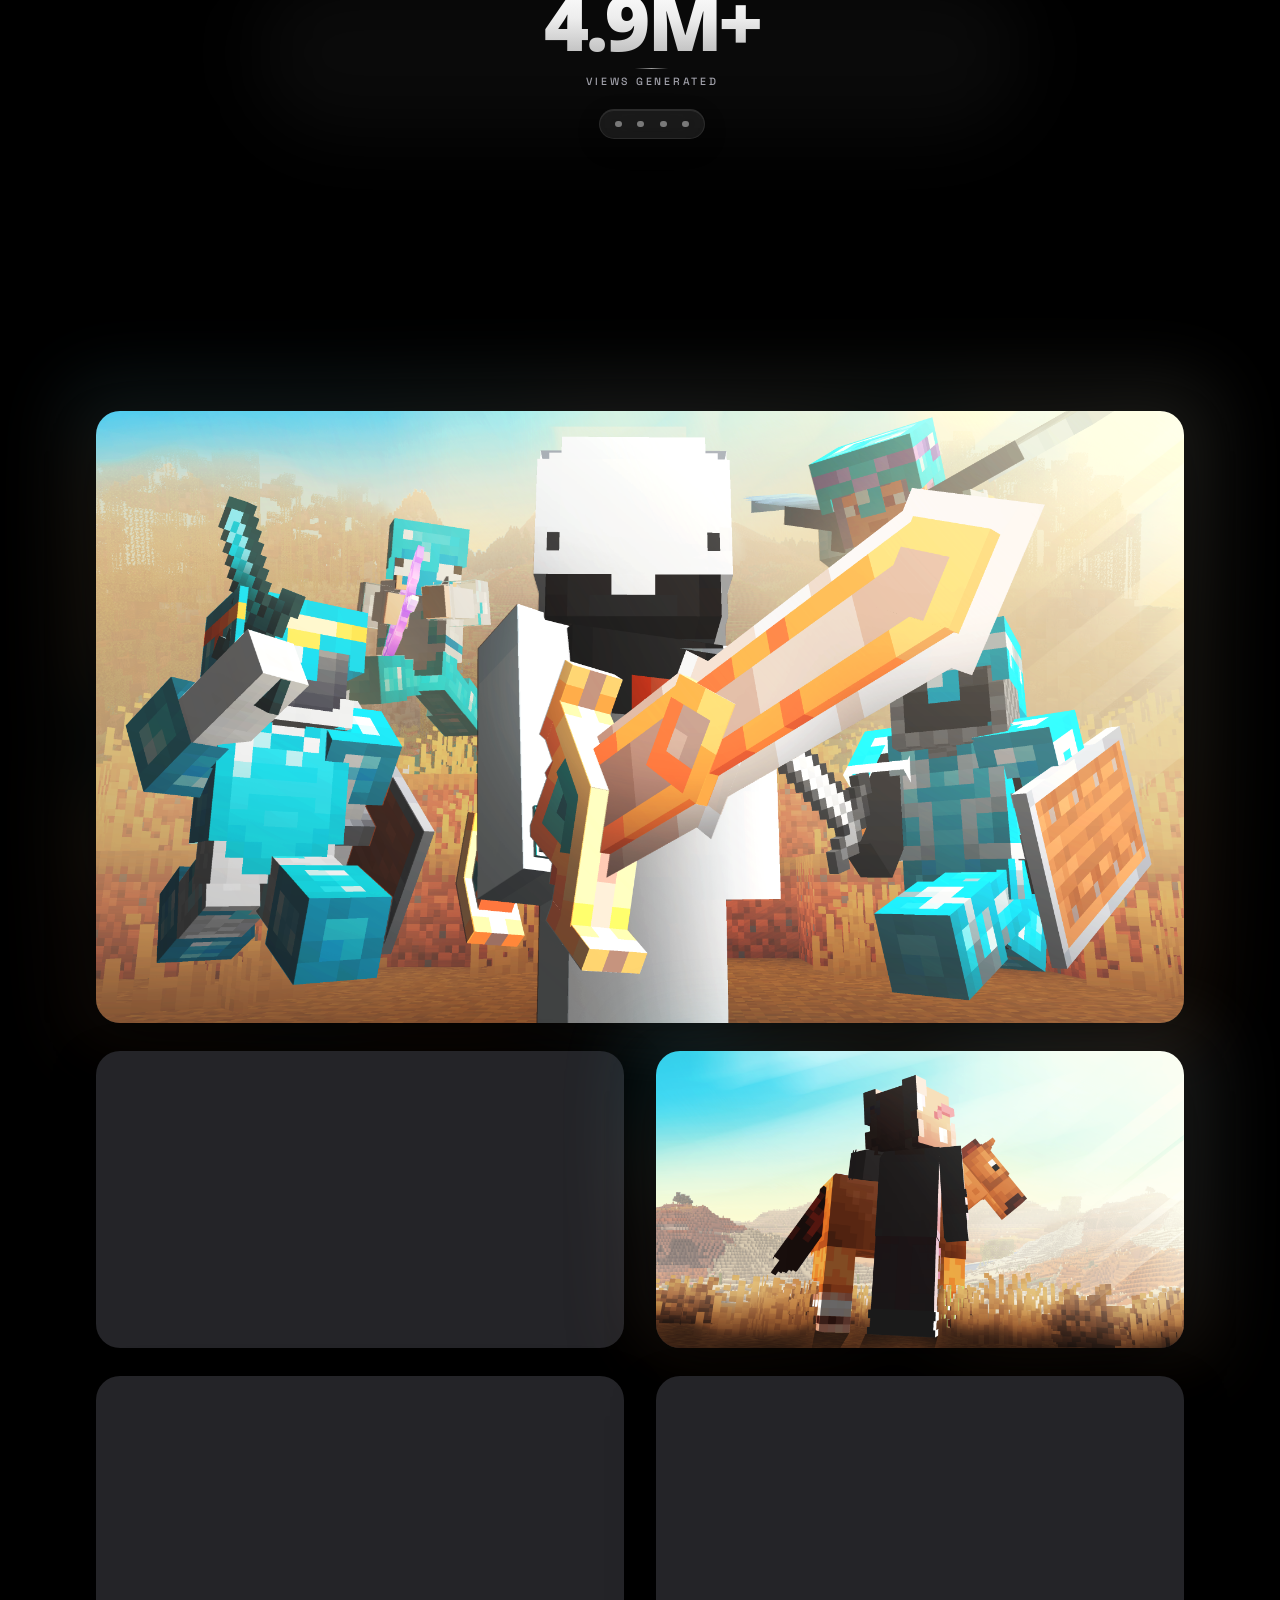
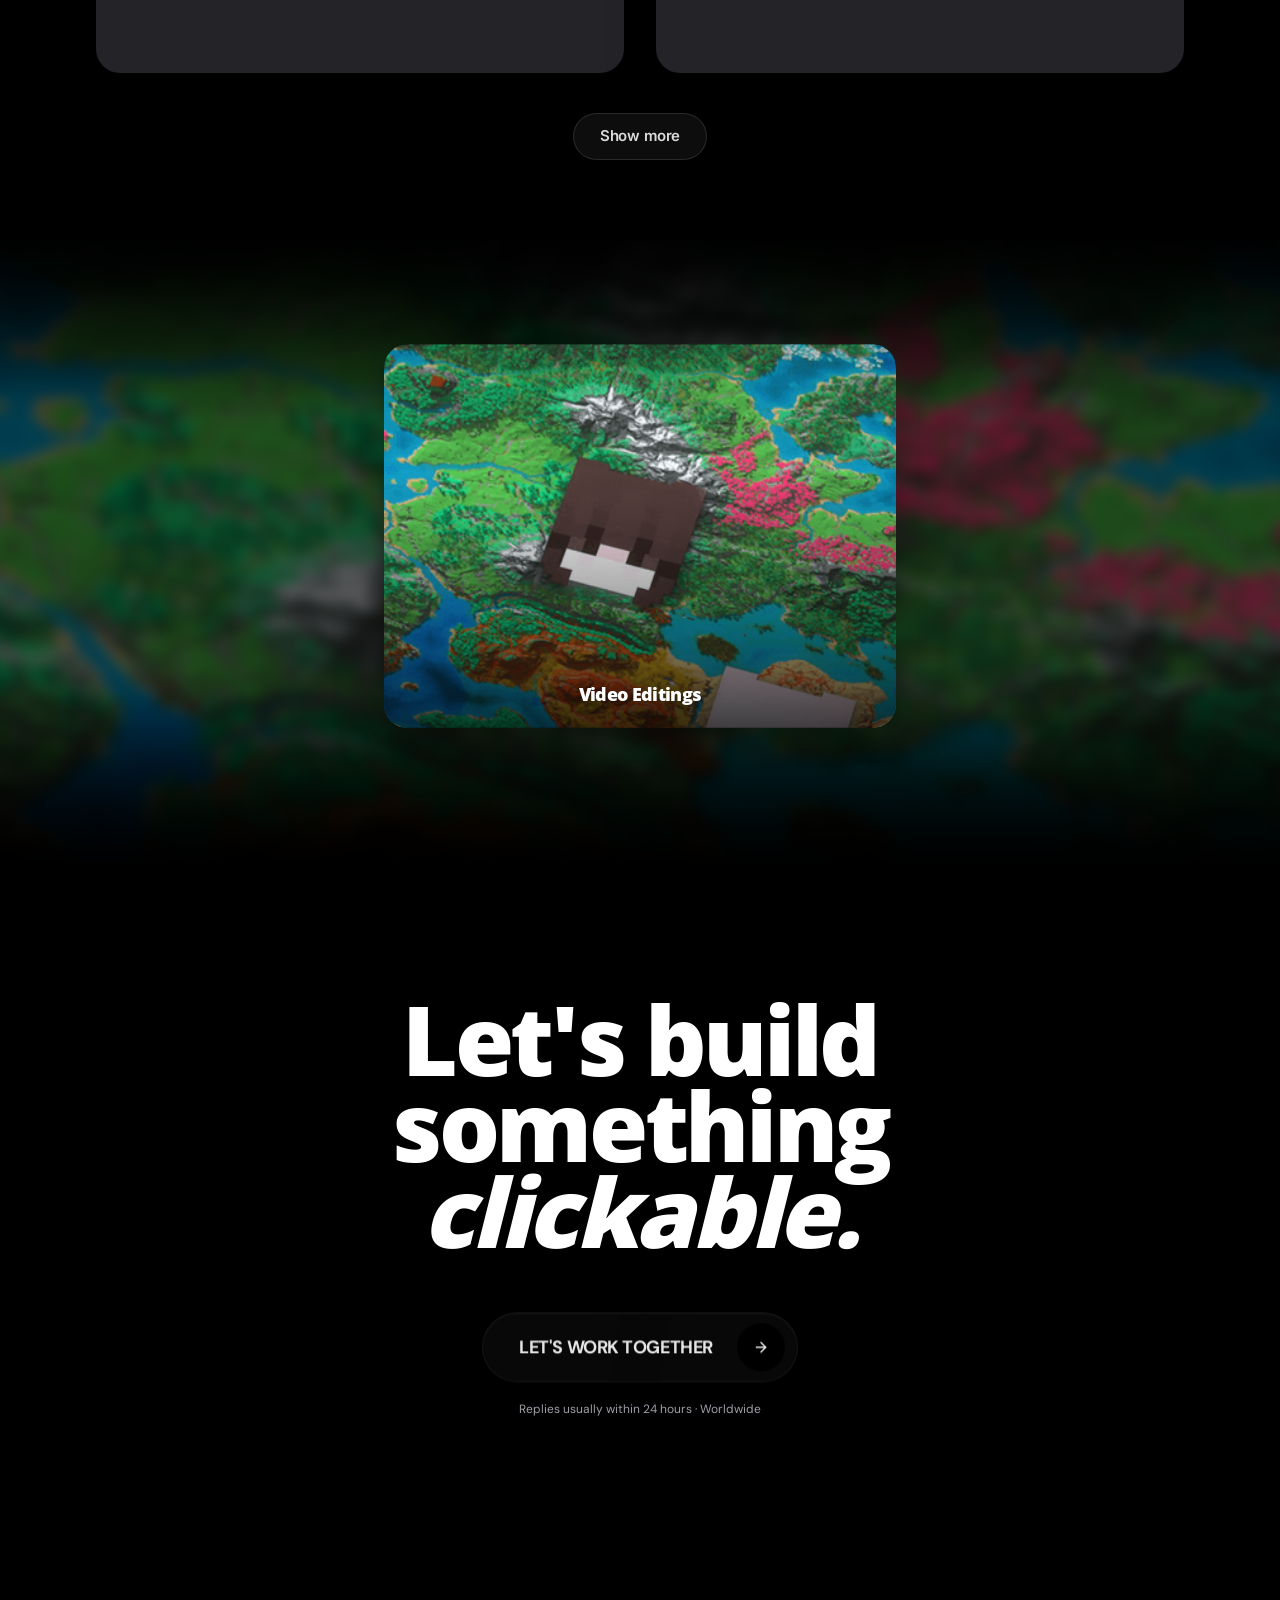
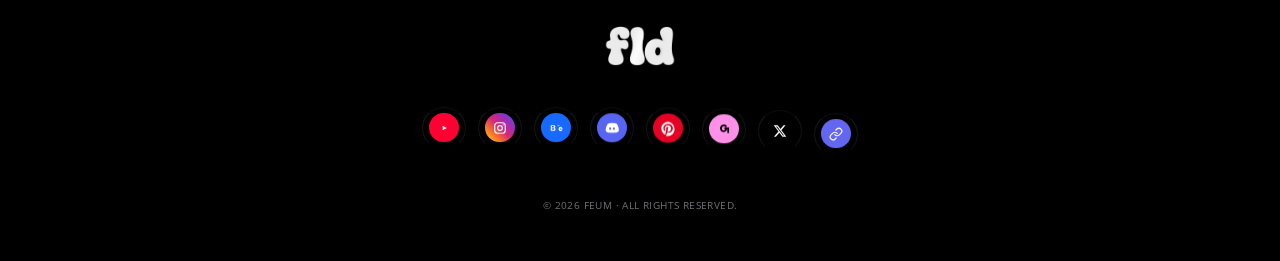
==== commit 5185d80f: "Add files via upload" ====
--- a/index.html
+++ b/index.html
@@ -147,7 +147,10 @@
       }
 
       .feum-hero-bg {
-        filter: grayscale(100%) brightness(0.45) !important;
+        filter: none !important;
+        background:
+          linear-gradient(to bottom, transparent 0%, rgba(0, 0, 0, 0.22) 48%, #000000 100%),
+          url("./assets/hero-white-fldr.jpeg") center 42% / cover no-repeat !important;
       }
       .feum-hero-bg img,
       .feum-hero-bg > img,
@@ -208,6 +211,9 @@
         align-items: center !important;
         text-align: center !important;
       }
+      section:first-of-type h1 {
+        display: none !important;
+      }
       section:first-of-type .max-w-6xl {
         margin-left: auto !important;
         margin-right: auto !important;
@@ -215,19 +221,10 @@
       /* Smooth out the hero vignette so it blends continuously into the
          page background instead of leaving a visible ring/seam at the fold */
       section:first-of-type [class*="ellipse_at_center"] {
-        background: radial-gradient(
-          ellipse at center,
-          rgba(0, 0, 0, 0.18) 0%,
-          rgba(0, 0, 0, 0.32) 30%,
-          rgba(0, 0, 0, 0.48) 50%,
-          rgba(0, 0, 0, 0.66) 65%,
-          rgba(0, 0, 0, 0.82) 78%,
-          rgba(0, 0, 0, 0.93) 88%,
-          #000 100%
-        ) !important;
+        background: none !important;
       }
       section:first-of-type [class*="h-40"][class*="bg-gradient-to-b"] {
-        height: 340px !important;
+        height: 280px !important;
         background: linear-gradient(
           to bottom,
           transparent 0%,
@@ -312,6 +309,92 @@
         section:has(div > div[class*="grid-cols-2"][class*="md:grid-cols-4"]) span[class*="h-px"] {
           margin-left: auto !important;
           margin-right: auto !important;
+        }
+      }
+
+      /* Stats story carousel */
+      .feum-stats-grid.feum-stats-carousel {
+        display: block !important;
+        position: relative !important;
+        min-height: 8.75rem !important;
+      }
+      .feum-stats-grid.feum-stats-carousel > .feum-stat-slide {
+        position: absolute !important;
+        inset: 0 !important;
+        width: 100% !important;
+        opacity: 0 !important;
+        visibility: hidden !important;
+        transform: translateX(18px) !important;
+        transition: opacity 0.45s ease, transform 0.45s ease, visibility 0.45s ease !important;
+        pointer-events: none !important;
+      }
+      .feum-stats-grid.feum-stats-carousel > .feum-stat-slide.is-active {
+        opacity: 1 !important;
+        visibility: visible !important;
+        transform: translateX(0) !important;
+        pointer-events: auto !important;
+      }
+      .feum-stats-grid.feum-stats-carousel .feum-stat-number {
+        font-size: clamp(2.15rem, 6vw, 5.5rem) !important;
+      }
+      .feum-stats-story-controls {
+        display: flex !important;
+        align-items: center !important;
+        justify-content: center !important;
+        gap: 0.15rem !important;
+        width: max-content !important;
+        margin: 0.2rem auto 0 !important;
+        padding: 0.42rem 0.55rem !important;
+        border: 1px solid rgba(255, 255, 255, 0.08) !important;
+        border-radius: 999px !important;
+        background: rgba(255, 255, 255, 0.08) !important;
+        box-shadow: inset 0 1px 0 rgba(255, 255, 255, 0.08), 0 8px 24px rgba(0, 0, 0, 0.18) !important;
+        backdrop-filter: blur(16px) !important;
+        -webkit-backdrop-filter: blur(16px) !important;
+      }
+      .feum-stats-story-controls button {
+        display: inline-flex !important;
+        align-items: center !important;
+        justify-content: center !important;
+        width: 1.25rem !important;
+        height: 0.9rem !important;
+        margin: 0 !important;
+        padding: 0 !important;
+        border: 0 !important;
+        border-radius: 999px !important;
+        background: transparent !important;
+        cursor: pointer !important;
+        appearance: none !important;
+      }
+      .feum-stats-story-controls button span {
+        display: block !important;
+        width: 0.42rem !important;
+        height: 0.42rem !important;
+        border-radius: 999px !important;
+        background: rgba(255, 255, 255, 0.42) !important;
+        transition: width 0.3s ease, background 0.3s ease, opacity 0.3s ease !important;
+      }
+      .feum-stats-story-controls button.is-active {
+        width: 2.4rem !important;
+      }
+      .feum-stats-story-controls button.is-active span {
+        width: 100% !important;
+        background: rgba(255, 255, 255, 0.78) !important;
+      }
+      .feum-stats-story-controls button:hover span,
+      .feum-stats-story-controls button:focus-visible span {
+        background: rgba(255, 255, 255, 0.9) !important;
+      }
+      .feum-stats-story-controls button:focus-visible {
+        outline: 2px solid rgba(255, 255, 255, 0.7) !important;
+        outline-offset: 3px !important;
+      }
+      @media (max-width: 640px) {
+        .feum-stats-grid.feum-stats-carousel {
+          min-height: 7.5rem !important;
+        }
+        .feum-stats-story-controls {
+          margin-top: 0 !important;
         }
       }
 
@@ -990,6 +1073,7 @@
 
     <script type="module" src="./perf.js"></script>
     <script type="module" src="./feum-edits.js"></script>
+    <script type="module" src="./feum-live-subs.js"></script>
 
     <script>
       (function() {
@@ -1022,26 +1106,6 @@
         if (document.readyState === 'complete') pollNav();
         else window.addEventListener('load', pollNav);
 
-        function injectHeroLogo() {
-          var h1 = document.querySelector('h1');
-          if (!h1) return false;
-          var wrap = document.createElement('div');
-          wrap.className = 'feum-hero-logo-wrap';
-          var img = document.createElement('img');
-          img.src = './assets/falw-logo-new.png';
-          img.alt = 'fre';
-          img.className = 'feum-hero-logo';
-          wrap.appendChild(img);
-          h1.parentNode.replaceChild(wrap, h1);
-          return true;
-        }
-        var tries = 0;
-        function poll() {
-          if (injectHeroLogo()) return;
-          if (++tries < 80) setTimeout(poll, 100);
-        }
-        if (document.readyState === 'complete') poll();
-        else window.addEventListener('load', poll);
       })();
     </script>
 
@@ -1158,39 +1222,9 @@
         if (document.readyState === 'complete') poll();
         else window.addEventListener('load', poll);
 
-        function formatSubs(raw) {
-          var m = raw.match(/([\d.]+)\s*([KMB]?)\s*subscriber/i);
-          if (!m) return null;
-          return m[1] + (m[2] ? m[2].toUpperCase() : '') + ' Subscribers';
-        }
-        function updateSubCount(name, count) {
-          document.querySelectorAll('a.liquid-glass').forEach(function(card) {
-            var nameEl = card.querySelector('span.font-semibold');
-            var subEl  = card.querySelector('span.text-muted-foreground');
-            if (nameEl && subEl && nameEl.textContent.trim() === name) subEl.textContent = count;
-          });
-        }
-        function fetchSubs(handle, displayName) {
-          var proxy = 'https://corsproxy.io/?url=' + encodeURIComponent('https://www.youtube.com/@' + handle);
-          fetch(proxy)
-            .then(function(r) { return r.text(); })
-            .then(function(html) {
-              var m = html.match(/"([\d.]+\s*[KMB]?\s*subscriber[^"]*?)"/i);
-              if (m) { var c = formatSubs(m[1]); if (c) updateSubCount(displayName, c); }
-            }).catch(function() {});
-        }
-        window.addEventListener('load', function() {
-          setTimeout(function() {
-            fetchSubs('icynutella',  'Icynutella');
-            fetchSubs('icynutella2', 'Icynutella2');
-            fetchSubs('h0nritv',     'H0nri');
-            fetchSubs('Beepstv',     'Beeps');
-            fetchSubs('KremiiiYT',   'Kremiii');
-            fetchSubs('Unliving',    'Unliving');
-            fetchSubs('sharpnessyt', 'Sharpness');
-            fetchSubs('reddoons',    'Reddoons');
-          }, 1500);
-        });
+        /* Live subscriber updates are handled by feum-live-subs.js.
+           Keeping the creator injection here preserves the original site
+           structure while the live module owns fetching and sorting. */
       })();
     </script>
 
@@ -1751,7 +1785,7 @@
               </div>
               <div class="feum-form-group">
                 <label for="feum-hire-message" class="feum-form-label">What do you need? <span class="feum-req">*</span></label>
-                <textarea id="feum-hire-message" name="message" required rows="3" placeholder="Describe your video project, editing style, timeline, or details..." class="feum-modal-input feum-modal-textarea"></textarea>
+                <textarea id="feum-hire-message" name="message" required rows="3" placeholder="Tell me what you need: a custom Minecraft thumbnail or video editing, plus any style or deadline details..." class="feum-modal-input feum-modal-textarea"></textarea>
               </div>
               <button type="submit" id="feum-hire-submit-btn" class="feum-modal-submit-btn">
                 <span class="feum-submit-label">Send Message</span>
